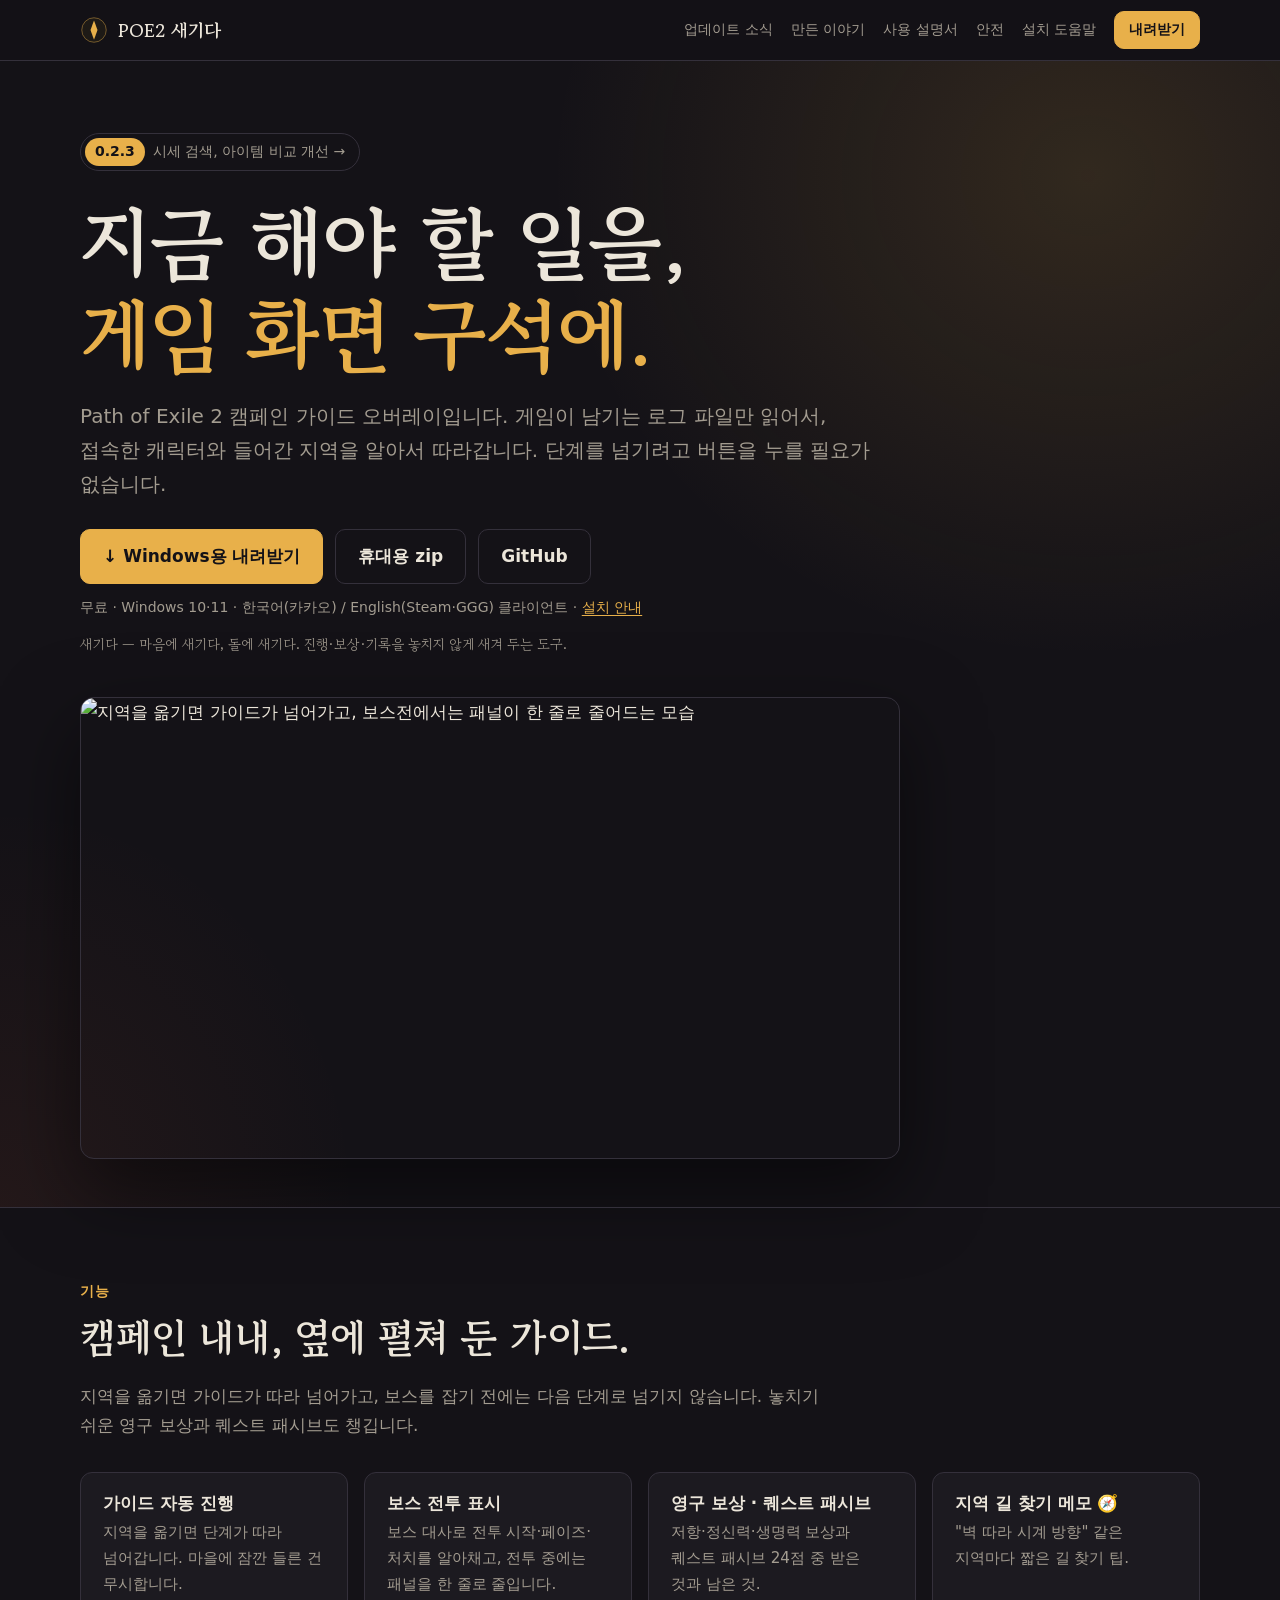
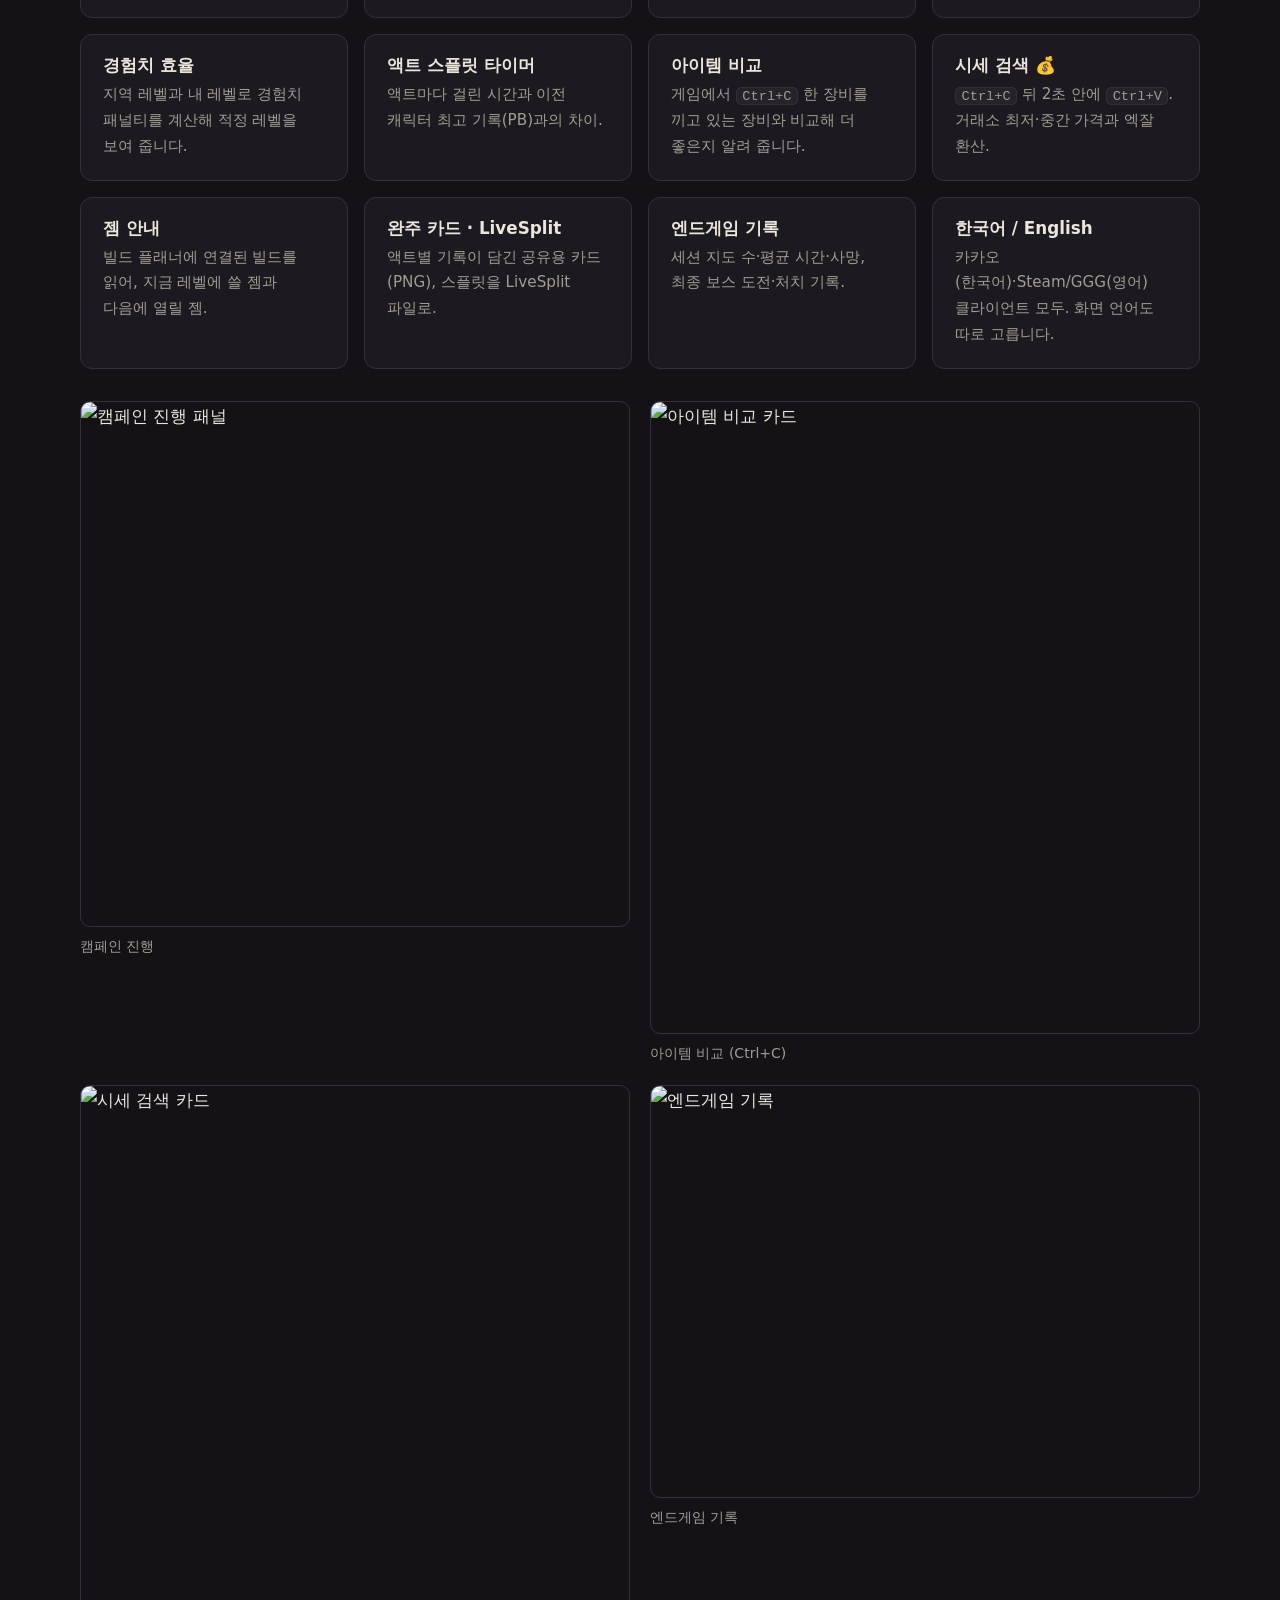
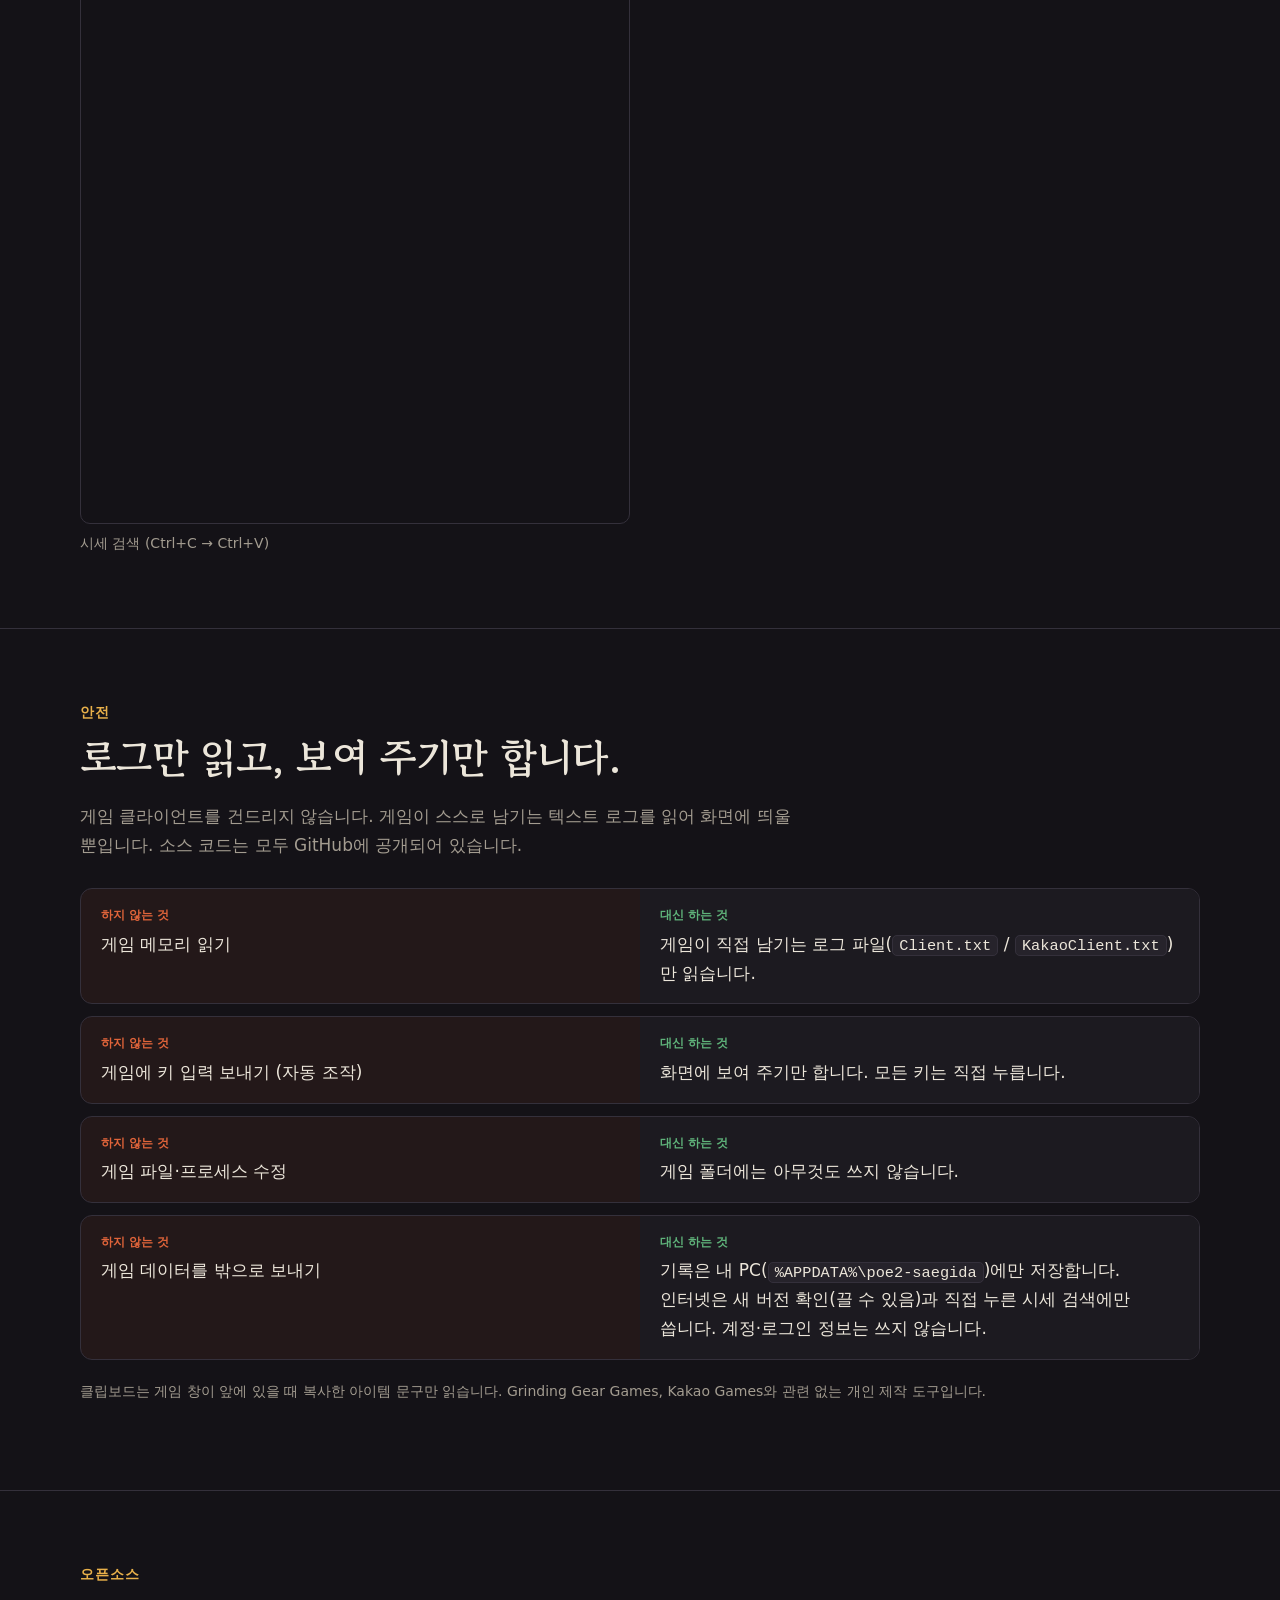
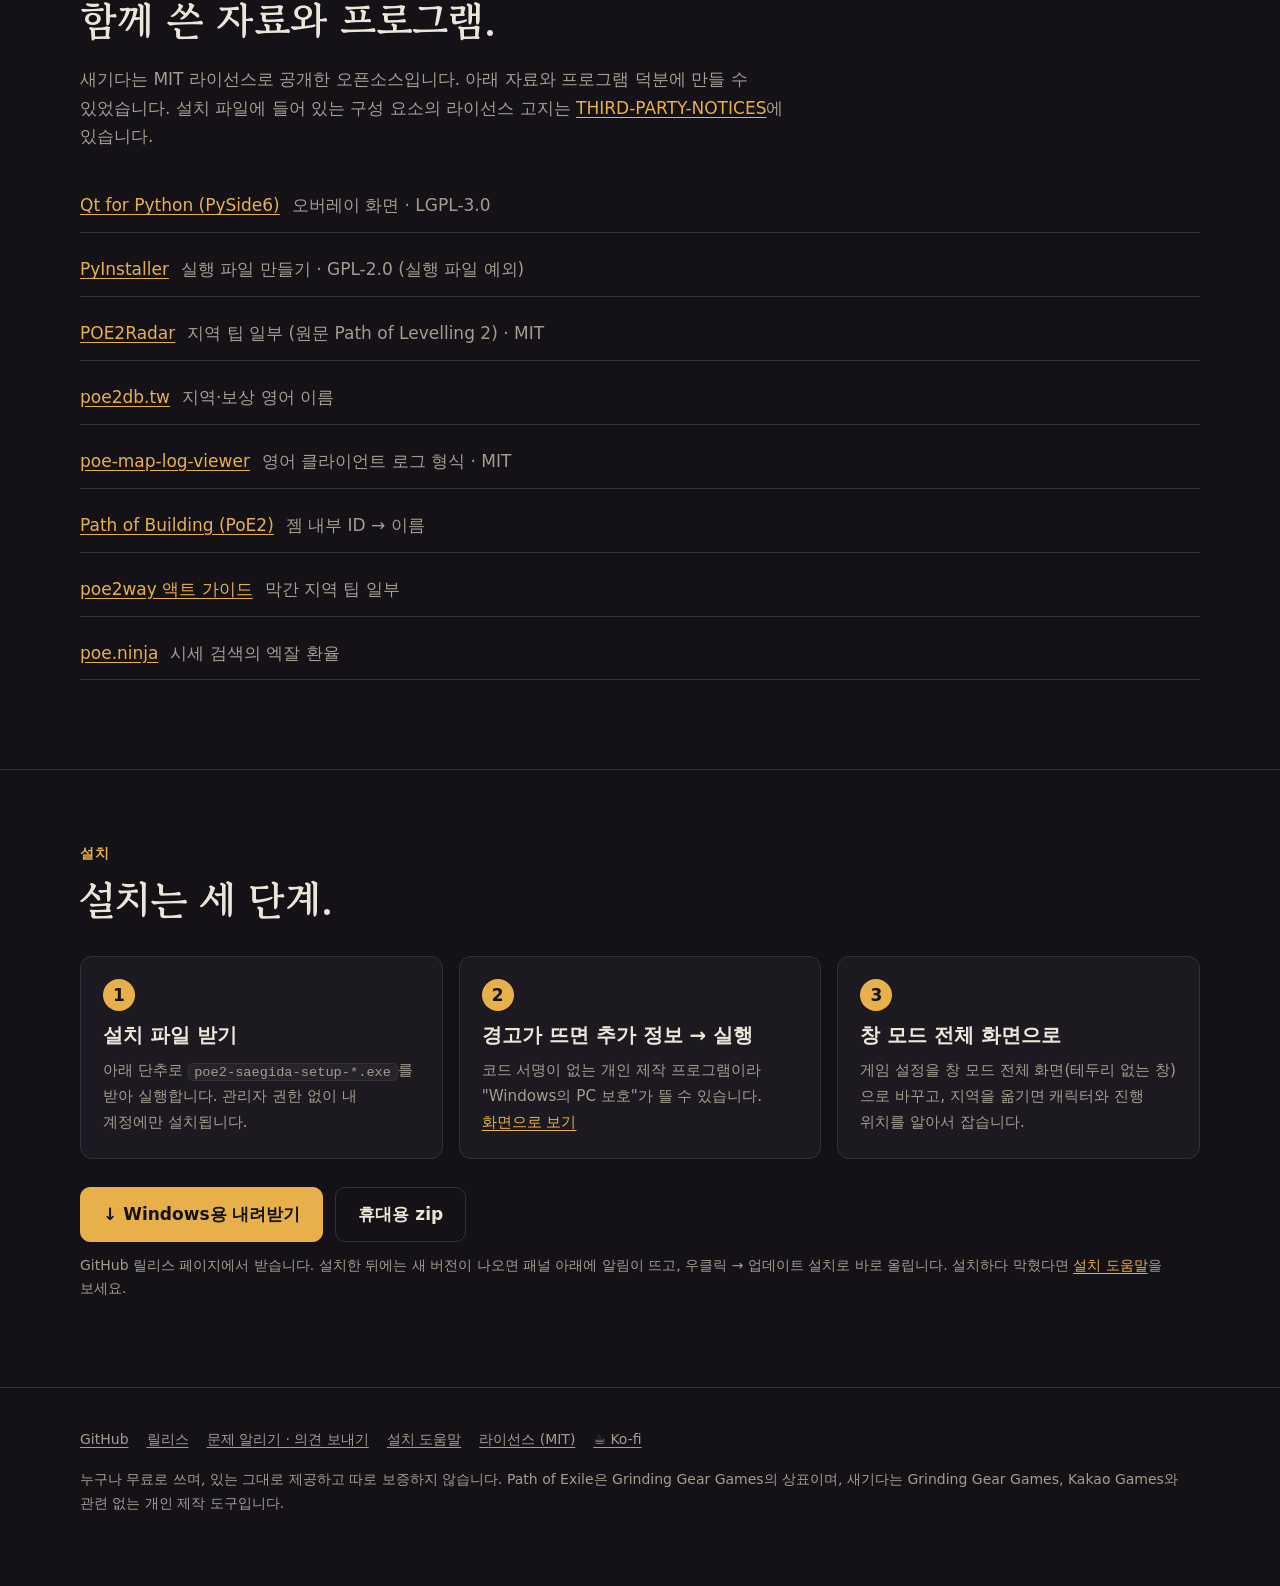
==== site/index.html @ b9e58791 "소개 사이트(site/) + GitHub Pages 배포, 서드파티 라이선스 고지 - site/: 메인 소개 · 업데이트 소식 · 만든 이야기(초안) · 설치 도움말 정적 페이지 " ====
<!doctype html>
<html lang="ko">
<head>
  <meta charset="UTF-8">
  <meta name="viewport" content="width=device-width, initial-scale=1">
  <title>POE2 새기다: 로그만 읽는 캠페인 가이드 오버레이</title>
  <meta name="description" content="Path of Exile 2 캠페인에서 지금 해야 할 일을 게임 화면 구석에 보여주는 무료 오버레이. 게임 로그 파일만 읽고, 게임 메모리는 읽지 않습니다.">
  <meta name="theme-color" content="#141217">
  <link rel="icon" href="favicon.svg" type="image/svg+xml">
  <meta property="og:type" content="website">
  <meta property="og:title" content="POE2 새기다: 로그만 읽는 캠페인 가이드 오버레이">
  <meta property="og:description" content="지역을 옮기면 가이드가 따라 넘어갑니다. 게임 메모리는 읽지 않습니다.">
  <meta property="og:image" content="images/panel_ko.png">
  <link rel="preconnect" href="https://fonts.googleapis.com">
  <link rel="preconnect" href="https://fonts.gstatic.com" crossorigin>
  <link href="https://fonts.googleapis.com/css2?family=Gowun+Batang:wght@400;700&display=swap" rel="stylesheet">
  <link rel="stylesheet" href="https://cdn.jsdelivr.net/gh/orioncactus/pretendard@v1.3.9/dist/web/variable/pretendardvariable-dynamic-subset.min.css">
  <link rel="stylesheet" href="style.css">
</head>
<body>
<a class="skip" href="#main">본문으로 건너뛰기</a>
<header class="top">
  <div class="wrap">
    <a class="brand" href="./"><img src="favicon.svg" alt="">POE2 새기다</a>
    <nav>
      <a href="updates.html">업데이트 소식</a>
      <a href="story.html">만든 이야기</a>
      <a href="https://github.com/ktu0216/poe2-saegida/blob/main/docs/MANUAL.md">사용 설명서</a>
      <a href="#safe">안전</a>
      <a href="install.html">설치 도움말</a>
      <a class="btn" href="#install">내려받기</a>
    </nav>
  </div>
</header>

<main id="main">
  <div class="hero">
    <div class="wrap">
      <a class="badge" href="updates.html"><b>0.2.3</b> 시세 검색, 아이템 비교 개선 →</a>
      <h1>지금 해야 할 일을,<br><em>게임 화면 구석에.</em></h1>
      <p class="lead">Path of Exile 2 캠페인 가이드 오버레이입니다. 게임이 남기는 로그 파일만 읽어서, 접속한 캐릭터와 들어간 지역을 알아서 따라갑니다. 단계를 넘기려고 버튼을 누를 필요가 없습니다.</p>
      <div class="btns">
        <a class="btn" href="https://github.com/ktu0216/poe2-saegida/releases/latest" data-asset="setup">↓ Windows용 내려받기</a>
        <a class="btn ghost" href="https://github.com/ktu0216/poe2-saegida/releases/latest" data-asset="portable">휴대용 zip</a>
        <a class="btn ghost" href="https://github.com/ktu0216/poe2-saegida">GitHub</a>
      </div>
      <p class="small muted">무료 · Windows 10·11 · 한국어(카카오) / English(Steam·GGG) 클라이언트 · <a href="install.html">설치 안내</a></p>
      <p class="meaning">새기다 — 마음에 새기다, 돌에 새기다. 진행·보상·기록을 놓치지 않게 새겨 두는 도구.</p>
      <div class="shot"><img src="images/intro_ko.gif" width="640" height="360" alt="지역을 옮기면 가이드가 넘어가고, 보스전에서는 패널이 한 줄로 줄어드는 모습"></div>
    </div>
  </div>

  <section id="features">
    <div class="wrap">
      <div class="kicker">기능</div>
      <h2>캠페인 내내, 옆에 펼쳐 둔 가이드.</h2>
      <p class="intro">지역을 옮기면 가이드가 따라 넘어가고, 보스를 잡기 전에는 다음 단계로 넘기지 않습니다. 놓치기 쉬운 영구 보상과 퀘스트 패시브도 챙깁니다.</p>
      <div class="grid">
        <div class="card"><h3>가이드 자동 진행</h3><p>지역을 옮기면 단계가 따라 넘어갑니다. 마을에 잠깐 들른 건 무시합니다.</p></div>
        <div class="card"><h3>보스 전투 표시</h3><p>보스 대사로 전투 시작·페이즈·처치를 알아채고, 전투 중에는 패널을 한 줄로 줄입니다.</p></div>
        <div class="card"><h3>영구 보상 · 퀘스트 패시브</h3><p>저항·정신력·생명력 보상과 퀘스트 패시브 24점 중 받은 것과 남은 것.</p></div>
        <div class="card"><h3>지역 길 찾기 메모 🧭</h3><p>"벽 따라 시계 방향" 같은 지역마다 짧은 길 찾기 팁.</p></div>
        <div class="card"><h3>경험치 효율</h3><p>지역 레벨과 내 레벨로 경험치 패널티를 계산해 적정 레벨을 보여 줍니다.</p></div>
        <div class="card"><h3>액트 스플릿 타이머</h3><p>액트마다 걸린 시간과 이전 캐릭터 최고 기록(PB)과의 차이.</p></div>
        <div class="card"><h3>아이템 비교</h3><p>게임에서 <kbd>Ctrl+C</kbd> 한 장비를 끼고 있는 장비와 비교해 더 좋은지 알려 줍니다.</p></div>
        <div class="card"><h3>시세 검색 💰</h3><p><kbd>Ctrl+C</kbd> 뒤 2초 안에 <kbd>Ctrl+V</kbd>. 거래소 최저·중간 가격과 엑잘 환산.</p></div>
        <div class="card"><h3>젬 안내</h3><p>빌드 플래너에 연결된 빌드를 읽어, 지금 레벨에 쓸 젬과 다음에 열릴 젬.</p></div>
        <div class="card"><h3>완주 카드 · LiveSplit</h3><p>액트별 기록이 담긴 공유용 카드(PNG), 스플릿을 LiveSplit 파일로.</p></div>
        <div class="card"><h3>엔드게임 기록</h3><p>세션 지도 수·평균 시간·사망, 최종 보스 도전·처치 기록.</p></div>
        <div class="card"><h3>한국어 / English</h3><p>카카오(한국어)·Steam/GGG(영어) 클라이언트 모두. 화면 언어도 따로 고릅니다.</p></div>
      </div>
      <div class="shots">
        <figure><img src="images/panel_ko.png" width="570" height="545" loading="lazy" alt="캠페인 진행 패널"><figcaption>캠페인 진행</figcaption></figure>
        <figure><img src="images/item_compare_ko.png" width="570" height="656" loading="lazy" alt="아이템 비교 카드"><figcaption>아이템 비교 (Ctrl+C)</figcaption></figure>
        <figure><img src="images/price_check_ko.png" width="570" height="1078" loading="lazy" alt="시세 검색 카드"><figcaption>시세 검색 (Ctrl+C → Ctrl+V)</figcaption></figure>
        <figure><img src="images/endgame_ko.png" width="570" height="427" loading="lazy" alt="엔드게임 기록"><figcaption>엔드게임 기록</figcaption></figure>
      </div>
    </div>
  </section>

  <section id="safe">
    <div class="wrap">
      <div class="kicker">안전</div>
      <h2>로그만 읽고, 보여 주기만 합니다.</h2>
      <p class="intro">게임 클라이언트를 건드리지 않습니다. 게임이 스스로 남기는 텍스트 로그를 읽어 화면에 띄울 뿐입니다. 소스 코드는 모두 GitHub에 공개되어 있습니다.</p>
      <div class="rules">
        <div class="rule"><div class="no">게임 메모리 읽기</div><div class="yes">게임이 직접 남기는 로그 파일(<code>Client.txt</code> / <code>KakaoClient.txt</code>)만 읽습니다.</div></div>
        <div class="rule"><div class="no">게임에 키 입력 보내기 (자동 조작)</div><div class="yes">화면에 보여 주기만 합니다. 모든 키는 직접 누릅니다.</div></div>
        <div class="rule"><div class="no">게임 파일·프로세스 수정</div><div class="yes">게임 폴더에는 아무것도 쓰지 않습니다.</div></div>
        <div class="rule"><div class="no">게임 데이터를 밖으로 보내기</div><div class="yes">기록은 내 PC(<code>%APPDATA%\poe2-saegida</code>)에만 저장합니다. 인터넷은 새 버전 확인(끌 수 있음)과 직접 누른 시세 검색에만 씁니다. 계정·로그인 정보는 쓰지 않습니다.</div></div>
      </div>
      <p class="small muted" style="margin-top:20px">클립보드는 게임 창이 앞에 있을 때 복사한 아이템 문구만 읽습니다. Grinding Gear Games, Kakao Games와 관련 없는 개인 제작 도구입니다.</p>
    </div>
  </section>

  <section id="credits">
    <div class="wrap">
      <div class="kicker">오픈소스</div>
      <h2>함께 쓴 자료와 프로그램.</h2>
      <p class="intro">새기다는 MIT 라이선스로 공개한 오픈소스입니다. 아래 자료와 프로그램 덕분에 만들 수 있었습니다. 설치 파일에 들어 있는 구성 요소의 라이선스 고지는 <a href="https://github.com/ktu0216/poe2-saegida/blob/main/THIRD-PARTY-NOTICES.md">THIRD-PARTY-NOTICES</a>에 있습니다.</p>
      <ul class="credits">
        <li><a href="https://www.qt.io/qt-for-python">Qt for Python (PySide6)</a><span>오버레이 화면 · LGPL-3.0</span></li>
        <li><a href="https://pyinstaller.org">PyInstaller</a><span>실행 파일 만들기 · GPL-2.0 (실행 파일 예외)</span></li>
        <li><a href="https://github.com/Sikaka/POE2Radar">POE2Radar</a><span>지역 팁 일부 (원문 Path of Levelling 2) · MIT</span></li>
        <li><a href="https://poe2db.tw">poe2db.tw</a><span>지역·보상 영어 이름</span></li>
        <li><a href="https://github.com/bear421/poe-map-log-viewer">poe-map-log-viewer</a><span>영어 클라이언트 로그 형식 · MIT</span></li>
        <li><a href="https://github.com/PathOfBuildingCommunity/PathOfBuilding-PoE2">Path of Building (PoE2)</a><span>젬 내부 ID → 이름</span></li>
        <li><a href="https://www.poe2way.com/act-guide/ko">poe2way 액트 가이드</a><span>막간 지역 팁 일부</span></li>
        <li><a href="https://poe.ninja">poe.ninja</a><span>시세 검색의 엑잘 환율</span></li>
      </ul>
    </div>
  </section>

  <section id="install">
    <div class="wrap">
      <div class="kicker">설치</div>
      <h2>설치는 세 단계.</h2>
      <ol class="steps">
        <li><h3>설치 파일 받기</h3><p>아래 단추로 <code>poe2-saegida-setup-*.exe</code>를 받아 실행합니다. 관리자 권한 없이 내 계정에만 설치됩니다.</p></li>
        <li><h3>경고가 뜨면 추가 정보 → 실행</h3><p>코드 서명이 없는 개인 제작 프로그램이라 "Windows의 PC 보호"가 뜰 수 있습니다. <a href="install.html#smartscreen">화면으로 보기</a></p></li>
        <li><h3>창 모드 전체 화면으로</h3><p>게임 설정을 창 모드 전체 화면(테두리 없는 창)으로 바꾸고, 지역을 옮기면 캐릭터와 진행 위치를 알아서 잡습니다.</p></li>
      </ol>
      <div class="btns">
        <a class="btn" href="https://github.com/ktu0216/poe2-saegida/releases/latest" data-asset="setup">↓ Windows용 내려받기</a>
        <a class="btn ghost" href="https://github.com/ktu0216/poe2-saegida/releases/latest" data-asset="portable">휴대용 zip</a>
      </div>
      <p class="small muted">GitHub 릴리스 페이지에서 받습니다. 설치한 뒤에는 새 버전이 나오면 패널 아래에 알림이 뜨고, 우클릭 → 업데이트 설치로 바로 올립니다. 설치하다 막혔다면 <a href="install.html">설치 도움말</a>을 보세요.</p>
    </div>
  </section>
</main>

<footer>
  <div class="wrap">
    <nav>
      <a href="https://github.com/ktu0216/poe2-saegida">GitHub</a>
      <a href="https://github.com/ktu0216/poe2-saegida/releases">릴리스</a>
      <a href="https://github.com/ktu0216/poe2-saegida/issues/new/choose">문제 알리기 · 의견 보내기</a>
      <a href="install.html">설치 도움말</a>
      <a href="https://github.com/ktu0216/poe2-saegida/blob/main/LICENSE">라이선스 (MIT)</a>
      <a href="https://ko-fi.com/saegida">☕ Ko-fi</a>
    </nav>
    <p>누구나 무료로 쓰며, 있는 그대로 제공하고 따로 보증하지 않습니다. Path of Exile은 Grinding Gear Games의 상표이며, 새기다는 Grinding Gear Games, Kakao Games와 관련 없는 개인 제작 도구입니다.</p>
  </div>
</footer>
<script src="latest.js"></script>
</body>
</html>
---- site/style.css ----
/* POE2 새기다 소개 사이트 — 어두운 돌 바탕 + 금색 새김 */
:root {
  --stone: #141217;
  --stone-2: #1c1a20;
  --stone-3: #26232b;
  --line: #34303b;
  --ink: #ece6da;
  --muted: #a39c90;
  --gold: #e8b04a;
  --gold-deep: #b5862f;
  --ember: #e0643a;
  --ok: #5fb37a;
  --font: "Pretendard Variable", Pretendard, system-ui, "Malgun Gothic", sans-serif;
  --serif: "Gowun Batang", "Noto Serif KR", serif;
  --wrap: min(1120px, calc(100vw - 32px));
  --t-sm: .875rem;
  --t-base: 1.0625rem;
  --t-md: 1.25rem;
  --t-lg: clamp(1.6rem, 1.1rem + 2vw, 2.5rem);
  --t-xl: clamp(2.4rem, 1.2rem + 5vw, 5rem);
}

*, *::before, *::after { box-sizing: border-box; }
html { scroll-behavior: smooth; -webkit-text-size-adjust: 100%; }
body {
  margin: 0;
  background: var(--stone);
  color: var(--ink);
  font: 400 var(--t-base)/1.7 var(--font);
  word-break: keep-all;
  overflow-wrap: anywhere;
}
img { max-width: 100%; height: auto; display: block; }
a { color: var(--gold); text-underline-offset: 3px; }
a:hover { color: #f5cf86; }
code, kbd {
  font: .9em ui-monospace, Consolas, monospace;
  background: var(--stone-3);
  border: 1px solid var(--line);
  border-radius: 5px;
  padding: .05em .4em;
}
kbd { white-space: nowrap; }
h1, h2, h3 { line-height: 1.25; margin: 0 0 .5em; }
h2 { font: 700 var(--t-lg)/1.25 var(--serif); }
h3 { font-size: var(--t-md); }
p { margin: 0 0 1em; }
.wrap { width: var(--wrap); margin-inline: auto; }
.muted { color: var(--muted); }
.small { font-size: var(--t-sm); }

.skip { position: absolute; left: -999px; }
.skip:focus { left: 16px; top: 16px; z-index: 10; background: var(--gold); color: var(--stone); padding: 8px 12px; }

/* 머리글 */
.top {
  position: sticky; top: 0; z-index: 5;
  background: color-mix(in srgb, var(--stone) 88%, transparent);
  backdrop-filter: blur(8px);
  border-bottom: 1px solid var(--line);
}
.top .wrap { display: flex; align-items: center; gap: 16px; min-height: 60px; flex-wrap: wrap; }
.brand { display: flex; align-items: center; gap: 10px; color: var(--ink); text-decoration: none; font: 700 1.15rem var(--serif); }
.brand img { width: 28px; height: 28px; }
.top nav { margin-left: auto; display: flex; gap: 4px 18px; flex-wrap: wrap; align-items: center; font-size: var(--t-sm); }
.top nav a { color: var(--muted); text-decoration: none; }
.top nav a:hover, .top nav a[aria-current] { color: var(--ink); }
.top nav .btn { padding: 6px 14px; color: var(--stone); }

/* 단추 */
.btn {
  display: inline-flex; align-items: center; gap: 8px;
  padding: 12px 22px; border-radius: 10px;
  font-weight: 700; text-decoration: none;
  background: var(--gold); color: var(--stone);
  border: 1px solid var(--gold);
}
.btn:hover { background: #f2c46e; color: var(--stone); }
.btn.ghost { background: transparent; color: var(--ink); border-color: var(--line); }
.btn.ghost:hover { border-color: var(--gold); color: var(--gold); }
.btns { display: flex; flex-wrap: wrap; gap: 12px; margin: 28px 0 12px; }

/* 히어로 */
.hero {
  padding: 72px 0 48px;
  background:
    radial-gradient(60% 60% at 85% 10%, rgba(232, 176, 74, .14), transparent 70%),
    radial-gradient(40% 50% at 0% 100%, rgba(224, 100, 58, .08), transparent 70%);
}
.badge {
  display: inline-flex; align-items: center; gap: 8px;
  border: 1px solid var(--line); border-radius: 999px;
  padding: 4px 14px 4px 4px; font-size: var(--t-sm);
  color: var(--muted); text-decoration: none;
}
.badge b { background: var(--gold); color: var(--stone); border-radius: 999px; padding: 2px 10px; }
.hero h1 { font: 700 var(--t-xl)/1.15 var(--serif); margin: 24px 0 20px; letter-spacing: -.01em; }
.hero h1 em { font-style: normal; color: var(--gold); }
.hero .lead { font-size: var(--t-md); color: var(--muted); max-width: 40em; }
.meaning { font-family: var(--serif); color: var(--muted); font-size: var(--t-sm); }
.shot {
  margin-top: 40px;
  border: 1px solid var(--line); border-radius: 14px; overflow: hidden;
  box-shadow: 0 30px 80px rgba(0, 0, 0, .5);
  max-width: 820px;
}
.shot img { width: 100%; }

/* 섹션 */
section { padding: 72px 0; border-top: 1px solid var(--line); }
.kicker { color: var(--gold); font-size: var(--t-sm); font-weight: 700; letter-spacing: .08em; margin-bottom: 8px; }
.intro { max-width: 44em; color: var(--muted); }

.grid { display: grid; gap: 16px; grid-template-columns: repeat(auto-fill, minmax(240px, 1fr)); margin-top: 32px; }
.card {
  background: var(--stone-2); border: 1px solid var(--line); border-radius: 12px;
  padding: 20px 22px;
}
.card h3 { font-size: 1.05rem; margin-bottom: .35em; }
.card p { color: var(--muted); font-size: .95rem; margin: 0; }

.shots { display: grid; gap: 20px; grid-template-columns: repeat(auto-fit, minmax(min(100%, 420px), 1fr)); margin-top: 32px; align-items: start; }
.shots figure { margin: 0; }
.shots img { border-radius: 10px; border: 1px solid var(--line); }
.shots figcaption { color: var(--muted); font-size: var(--t-sm); margin-top: 8px; }

/* 안전 원칙 */
.rules { display: grid; gap: 12px; margin-top: 28px; }
.rule { display: grid; grid-template-columns: 1fr 1fr; gap: 0; border: 1px solid var(--line); border-radius: 12px; overflow: hidden; }
.rule > div { padding: 16px 20px; }
.rule .no { background: rgba(224, 100, 58, .07); }
.rule .no::before { content: "하지 않는 것"; display: block; font-size: .75rem; color: var(--ember); font-weight: 700; margin-bottom: 4px; }
.rule .yes { background: var(--stone-2); }
.rule .yes::before { content: "대신 하는 것"; display: block; font-size: .75rem; color: var(--ok); font-weight: 700; margin-bottom: 4px; }
@media (max-width: 640px) { .rule { grid-template-columns: 1fr; } }

/* 설치 단계 */
.steps { counter-reset: step; display: grid; gap: 16px; grid-template-columns: repeat(auto-fit, minmax(240px, 1fr)); margin-top: 32px; padding: 0; list-style: none; }
.steps li { counter-increment: step; background: var(--stone-2); border: 1px solid var(--line); border-radius: 12px; padding: 22px; }
.steps li::before {
  content: counter(step);
  display: inline-grid; place-items: center; width: 32px; height: 32px; border-radius: 50%;
  background: var(--gold); color: var(--stone); font-weight: 700; margin-bottom: 12px;
}
.steps p { color: var(--muted); margin: 0; font-size: .95rem; }

/* 크레딧 목록 */
.credits { display: grid; gap: 10px; margin-top: 28px; padding: 0; list-style: none; }
.credits li { display: flex; flex-wrap: wrap; gap: 4px 12px; padding: 12px 0; border-bottom: 1px solid var(--line); }
.credits li span { color: var(--muted); }

/* 글 페이지 (업데이트 소식, 만든 이야기, 설치 도움말) */
.page { padding: 56px 0 80px; }
.page .wrap { max-width: 760px; }
.page h1 { font: 700 var(--t-lg)/1.25 var(--serif); margin-bottom: 12px; }
.page h2 { margin-top: 2em; }
.page article { border-top: 1px solid var(--line); padding-top: 40px; margin-top: 40px; }
.ver { display: flex; gap: 12px; align-items: baseline; color: var(--muted); font-size: var(--t-sm); margin-bottom: 8px; }
.ver b { color: var(--gold); font-size: 1rem; }
.page ul { padding-left: 1.2em; }
.page li { margin-bottom: .4em; }
.note {
  border-left: 3px solid var(--gold); background: var(--stone-2);
  padding: 14px 18px; border-radius: 0 10px 10px 0; color: var(--muted); margin: 1.5em 0;
}
.todo { border-left-color: var(--ember); }
.page .toc { display: grid; gap: 10px; grid-template-columns: repeat(auto-fit, minmax(200px, 1fr)); margin: 28px 0 0; padding: 0; list-style: none; }
.toc a { display: block; padding: 14px 16px; border: 1px solid var(--line); border-radius: 10px; text-decoration: none; color: var(--ink); background: var(--stone-2); }
.toc a:hover { border-color: var(--gold); }
.toc small { display: block; color: var(--muted); }

/* SmartScreen 다시 그린 화면 */
.mock {
  background: #1f6fbf; color: #fff; border-radius: 6px; padding: 20px 22px;
  font-family: "Segoe UI", "Malgun Gothic", sans-serif; max-width: 460px; margin: 1.5em 0;
}
.mock .t { font-size: 1.35rem; margin-bottom: 10px; }
.mock p { font-size: .9rem; margin-bottom: 10px; }
.mock .hl { outline: 2px dashed #ffd36a; outline-offset: 3px; text-decoration: underline; }
.mock .row { display: flex; justify-content: flex-end; gap: 8px; margin-top: 16px; }
.mock .row span { border: 1px solid #fff; padding: 4px 16px; font-size: .85rem; }

/* 바닥글 */
footer { border-top: 1px solid var(--line); padding: 40px 0 56px; color: var(--muted); font-size: var(--t-sm); }
footer nav { display: flex; flex-wrap: wrap; gap: 8px 18px; margin-bottom: 16px; }
footer nav a { color: var(--muted); }
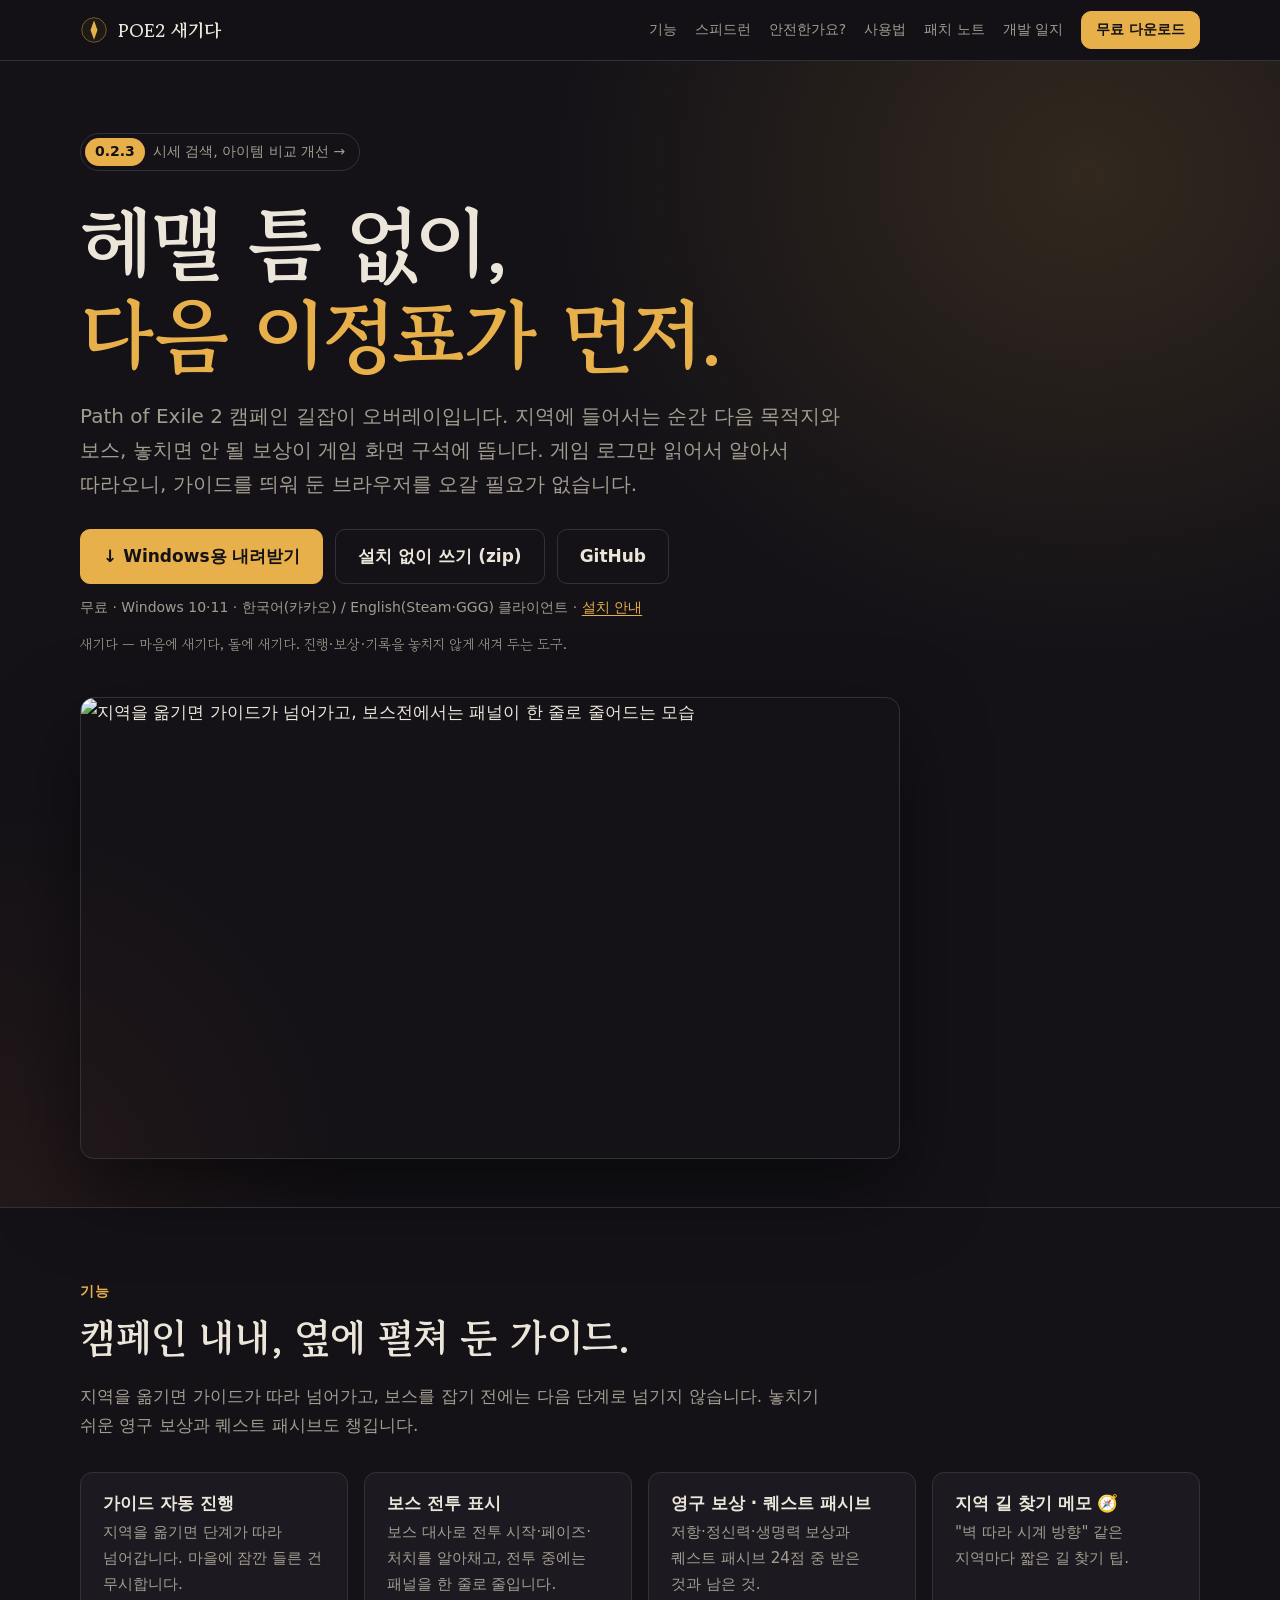
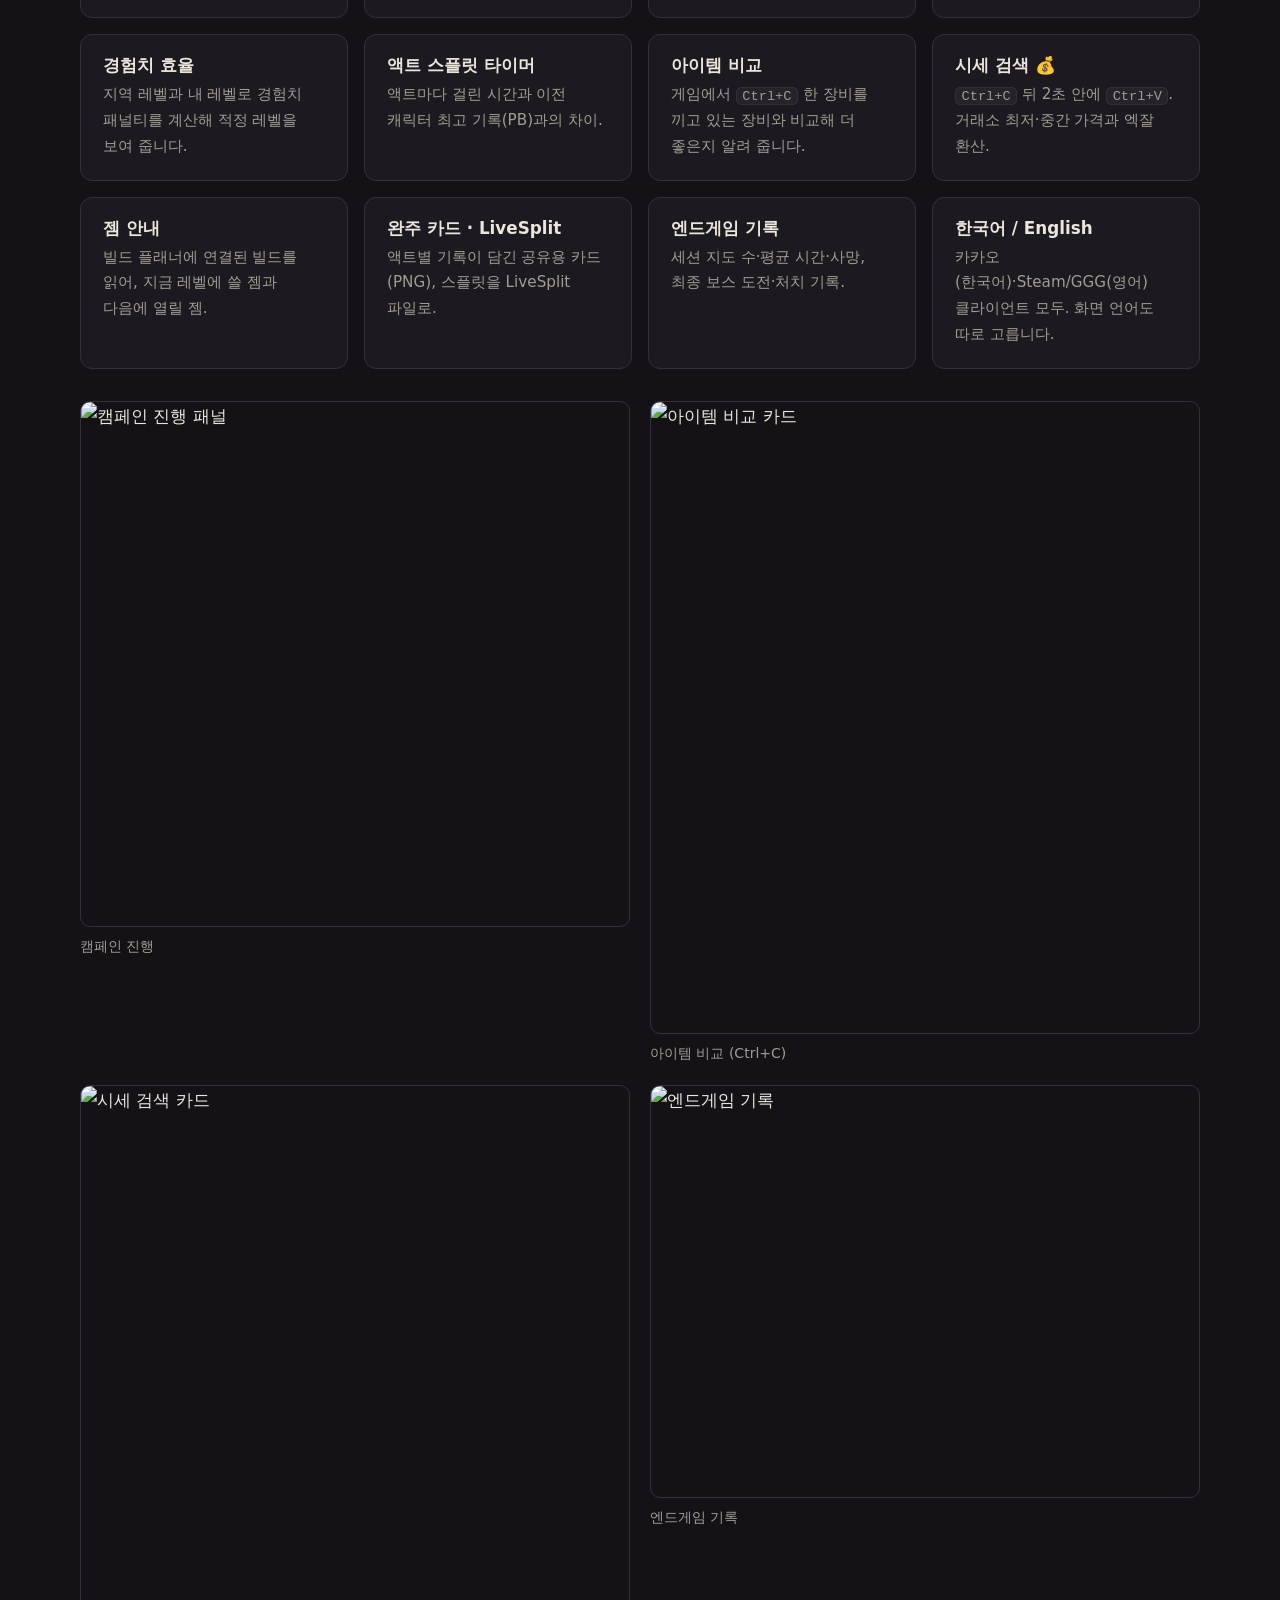
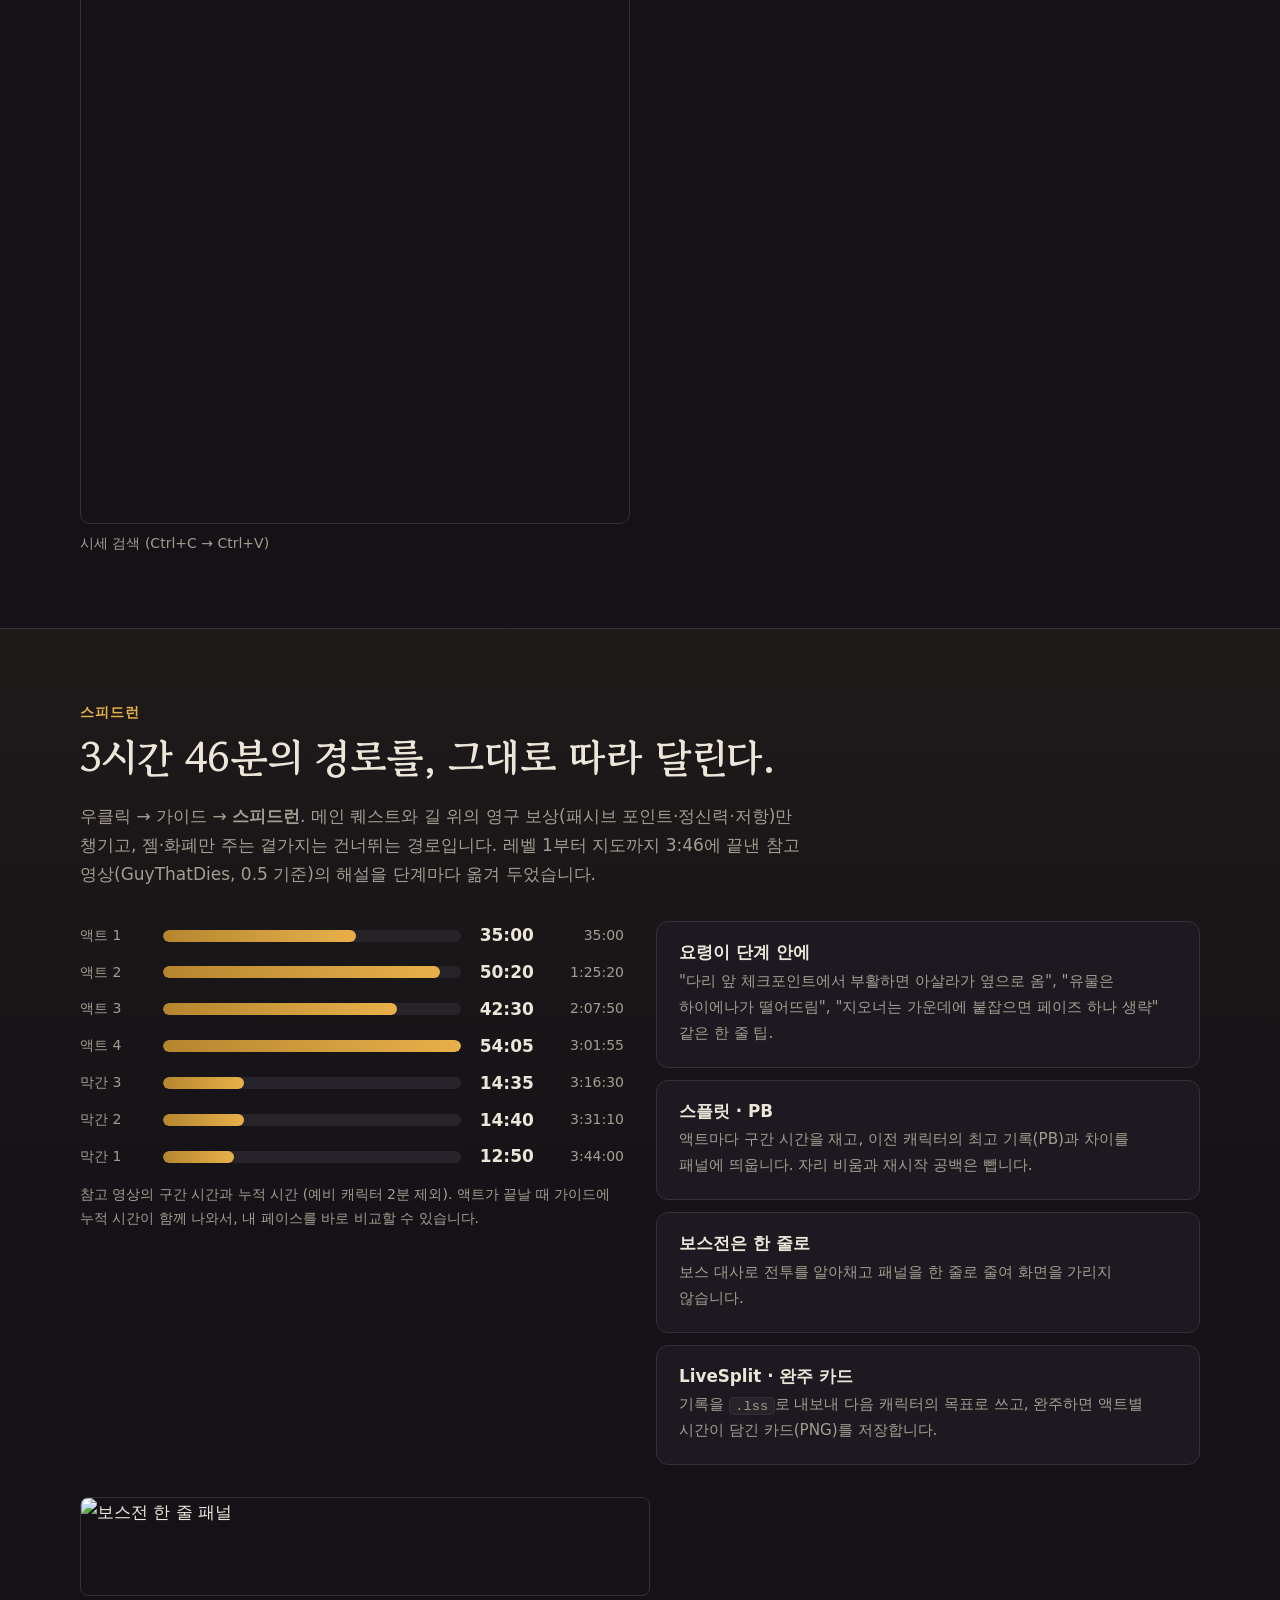
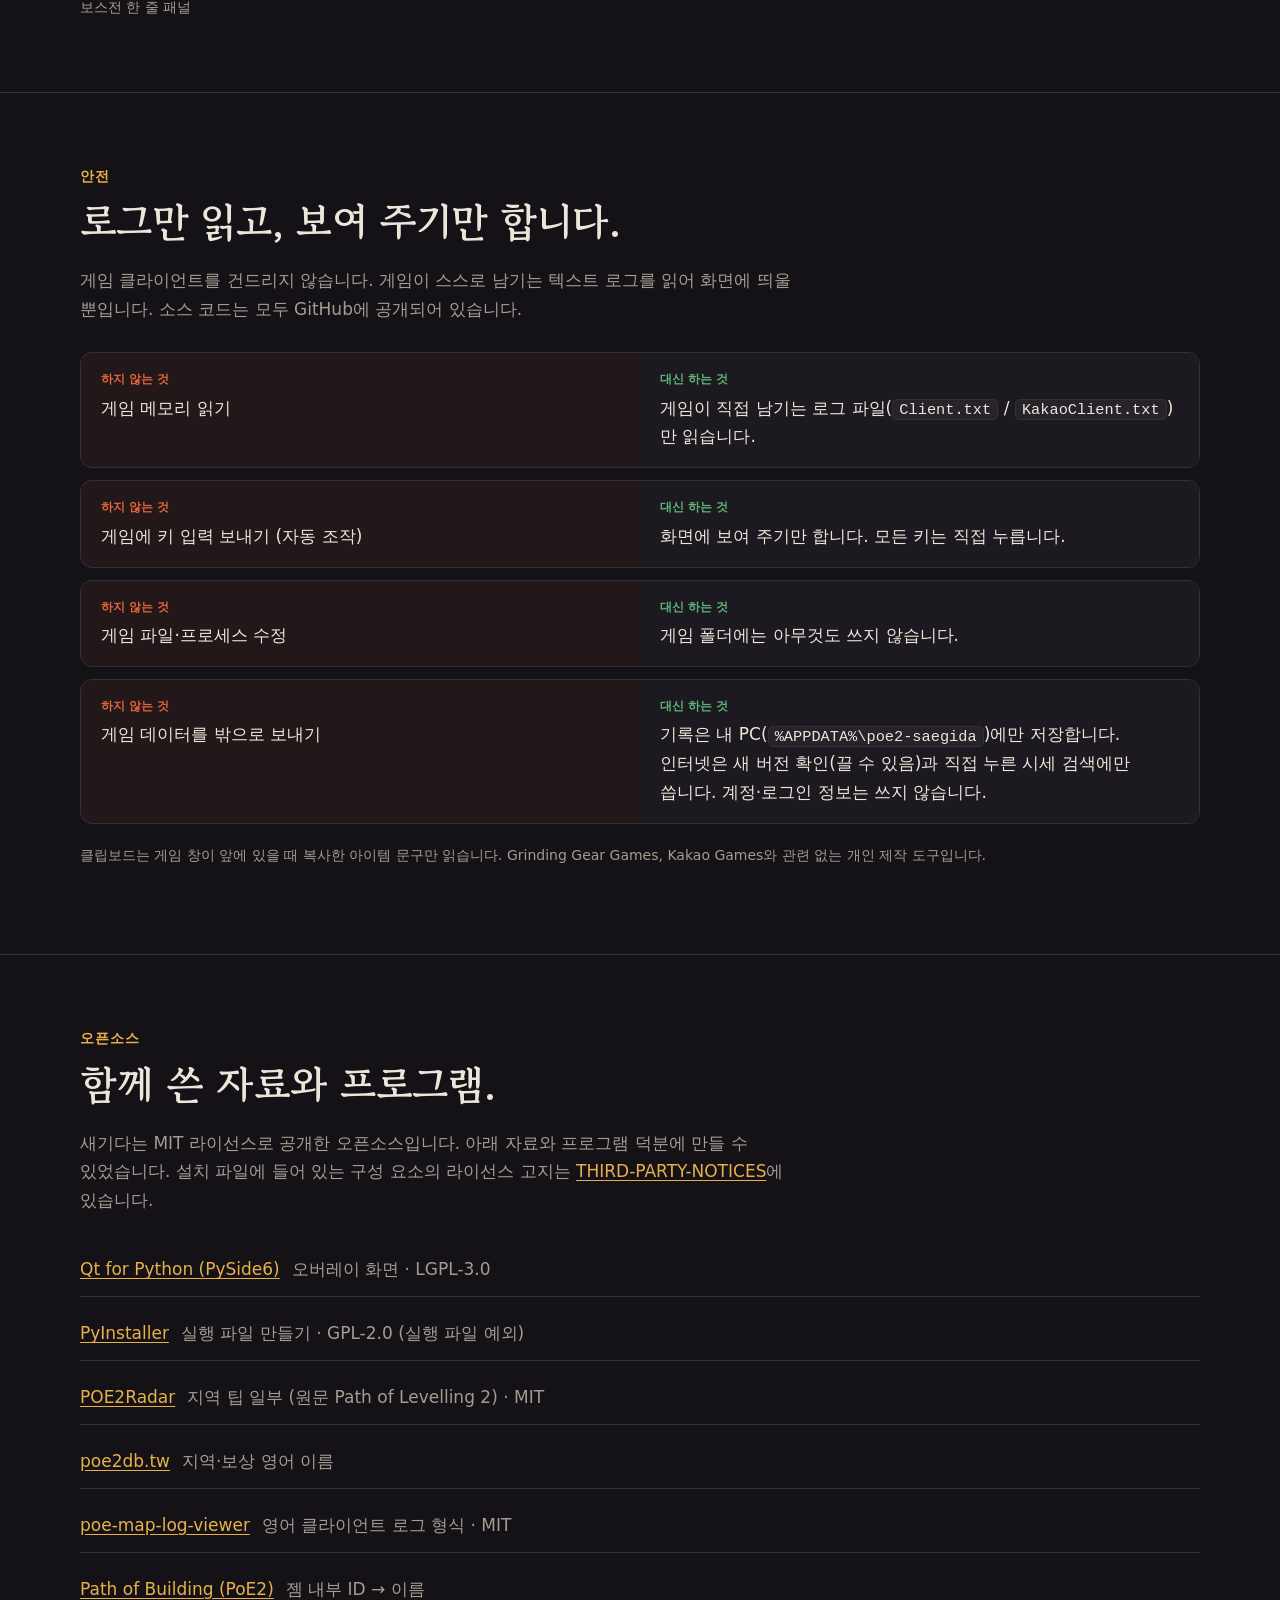
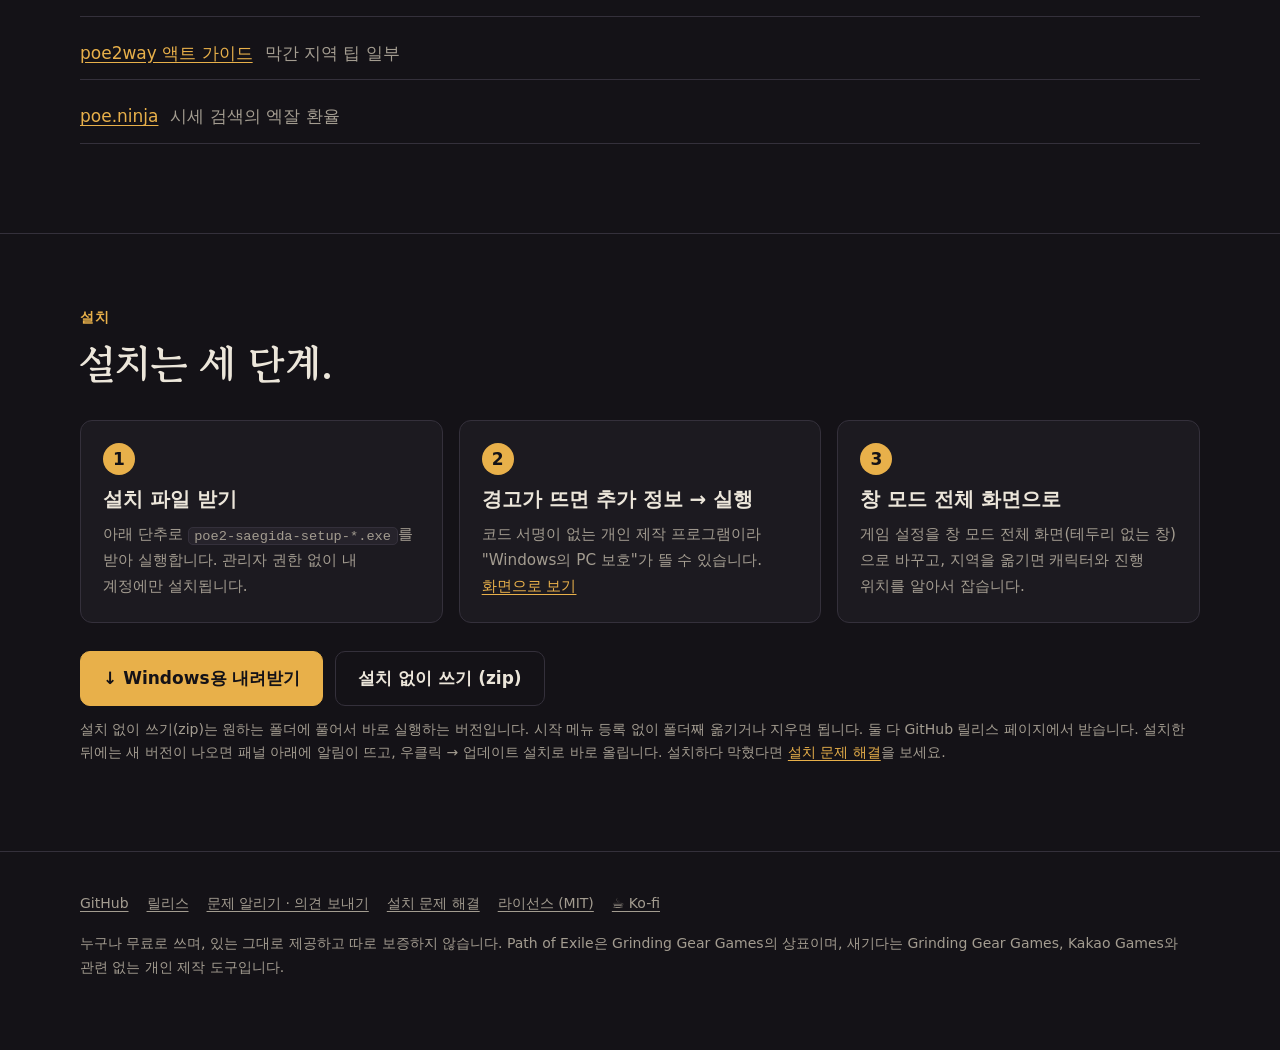
==== commit 23f736ad: "소개 사이트: 히어로·메뉴 문구를 새기다에 맞게, 스피드런 섹션 추가 - 히어로: "헤맬 틈 없이, 다음 이정표가 먼저." 길잡이 오버레이로 소개 - "휴대용 zip" → "설치 " ====
--- a/site/index.html
+++ b/site/index.html
@@ -3,13 +3,13 @@
 <head>
   <meta charset="UTF-8">
   <meta name="viewport" content="width=device-width, initial-scale=1">
-  <title>POE2 새기다: 로그만 읽는 캠페인 가이드 오버레이</title>
+  <title>POE2 새기다: 캠페인 길잡이 오버레이</title>
   <meta name="description" content="Path of Exile 2 캠페인에서 지금 해야 할 일을 게임 화면 구석에 보여주는 무료 오버레이. 게임 로그 파일만 읽고, 게임 메모리는 읽지 않습니다.">
   <meta name="theme-color" content="#141217">
   <link rel="icon" href="favicon.svg" type="image/svg+xml">
   <meta property="og:type" content="website">
-  <meta property="og:title" content="POE2 새기다: 로그만 읽는 캠페인 가이드 오버레이">
-  <meta property="og:description" content="지역을 옮기면 가이드가 따라 넘어갑니다. 게임 메모리는 읽지 않습니다.">
+  <meta property="og:title" content="POE2 새기다: 캠페인 길잡이 오버레이">
+  <meta property="og:description" content="지역에 들어서는 순간 다음 이정표가 뜹니다. 게임 로그만 읽고, 게임 메모리는 읽지 않습니다.">
   <meta property="og:image" content="images/panel_ko.png">
   <link rel="preconnect" href="https://fonts.googleapis.com">
   <link rel="preconnect" href="https://fonts.gstatic.com" crossorigin>
@@ -23,12 +23,13 @@
   <div class="wrap">
     <a class="brand" href="./"><img src="favicon.svg" alt="">POE2 새기다</a>
     <nav>
-      <a href="updates.html">업데이트 소식</a>
-      <a href="story.html">만든 이야기</a>
-      <a href="https://github.com/ktu0216/poe2-saegida/blob/main/docs/MANUAL.md">사용 설명서</a>
-      <a href="#safe">안전</a>
-      <a href="install.html">설치 도움말</a>
-      <a class="btn" href="#install">내려받기</a>
+      <a href="#features">기능</a>
+      <a href="#speedrun">스피드런</a>
+      <a href="#safe">안전한가요?</a>
+      <a href="https://github.com/ktu0216/poe2-saegida/blob/main/docs/MANUAL.md">사용법</a>
+      <a href="updates.html">패치 노트</a>
+      <a href="story.html">개발 일지</a>
+      <a class="btn" href="#install">무료 다운로드</a>
     </nav>
   </div>
 </header>
@@ -37,11 +38,11 @@
   <div class="hero">
     <div class="wrap">
       <a class="badge" href="updates.html"><b>0.2.3</b> 시세 검색, 아이템 비교 개선 →</a>
-      <h1>지금 해야 할 일을,<br><em>게임 화면 구석에.</em></h1>
-      <p class="lead">Path of Exile 2 캠페인 가이드 오버레이입니다. 게임이 남기는 로그 파일만 읽어서, 접속한 캐릭터와 들어간 지역을 알아서 따라갑니다. 단계를 넘기려고 버튼을 누를 필요가 없습니다.</p>
+      <h1>헤맬 틈 없이,<br><em>다음 이정표가 먼저.</em></h1>
+      <p class="lead">Path of Exile 2 캠페인 길잡이 오버레이입니다. 지역에 들어서는 순간 다음 목적지와 보스, 놓치면 안 될 보상이 게임 화면 구석에 뜹니다. 게임 로그만 읽어서 알아서 따라오니, 가이드를 띄워 둔 브라우저를 오갈 필요가 없습니다.</p>
       <div class="btns">
         <a class="btn" href="https://github.com/ktu0216/poe2-saegida/releases/latest" data-asset="setup">↓ Windows용 내려받기</a>
-        <a class="btn ghost" href="https://github.com/ktu0216/poe2-saegida/releases/latest" data-asset="portable">휴대용 zip</a>
+        <a class="btn ghost" href="https://github.com/ktu0216/poe2-saegida/releases/latest" data-asset="portable">설치 없이 쓰기 (zip)</a>
         <a class="btn ghost" href="https://github.com/ktu0216/poe2-saegida">GitHub</a>
       </div>
       <p class="small muted">무료 · Windows 10·11 · 한국어(카카오) / English(Steam·GGG) 클라이언트 · <a href="install.html">설치 안내</a></p>
@@ -75,6 +76,35 @@
         <figure><img src="images/price_check_ko.png" width="570" height="1078" loading="lazy" alt="시세 검색 카드"><figcaption>시세 검색 (Ctrl+C → Ctrl+V)</figcaption></figure>
         <figure><img src="images/endgame_ko.png" width="570" height="427" loading="lazy" alt="엔드게임 기록"><figcaption>엔드게임 기록</figcaption></figure>
       </div>
+    </div>
+  </section>
+
+  <section id="speedrun" class="speedrun">
+    <div class="wrap">
+      <div class="kicker">스피드런</div>
+      <h2>3시간 46분의 경로를, 그대로 따라 달린다.</h2>
+      <p class="intro">우클릭 → 가이드 → <b>스피드런</b>. 메인 퀘스트와 길 위의 영구 보상(패시브 포인트·정신력·저항)만 챙기고, 젬·화폐만 주는 곁가지는 건너뛰는 경로입니다. 레벨 1부터 지도까지 3:46에 끝낸 참고 영상(GuyThatDies, 0.5 기준)의 해설을 단계마다 옮겨 두었습니다.</p>
+      <div class="sp-grid">
+        <div>
+          <ol class="splits" aria-label="참고 영상의 액트별 구간 시간">
+          <li><span class="sp-name">액트 1</span><span class="sp-bar"><i style="width:64.7%"></i></span><span class="sp-time">35:00</span><span class="sp-cum">35:00</span></li>
+          <li><span class="sp-name">액트 2</span><span class="sp-bar"><i style="width:93.1%"></i></span><span class="sp-time">50:20</span><span class="sp-cum">1:25:20</span></li>
+          <li><span class="sp-name">액트 3</span><span class="sp-bar"><i style="width:78.6%"></i></span><span class="sp-time">42:30</span><span class="sp-cum">2:07:50</span></li>
+          <li><span class="sp-name">액트 4</span><span class="sp-bar"><i style="width:100.0%"></i></span><span class="sp-time">54:05</span><span class="sp-cum">3:01:55</span></li>
+          <li><span class="sp-name">막간 3</span><span class="sp-bar"><i style="width:27.0%"></i></span><span class="sp-time">14:35</span><span class="sp-cum">3:16:30</span></li>
+          <li><span class="sp-name">막간 2</span><span class="sp-bar"><i style="width:27.1%"></i></span><span class="sp-time">14:40</span><span class="sp-cum">3:31:10</span></li>
+          <li><span class="sp-name">막간 1</span><span class="sp-bar"><i style="width:23.7%"></i></span><span class="sp-time">12:50</span><span class="sp-cum">3:44:00</span></li>
+          </ol>
+          <p class="small muted">참고 영상의 구간 시간과 누적 시간 (예비 캐릭터 2분 제외). 액트가 끝날 때 가이드에 누적 시간이 함께 나와서, 내 페이스를 바로 비교할 수 있습니다.</p>
+        </div>
+        <div class="sp-cards">
+          <div class="card"><h3>요령이 단계 안에</h3><p>"다리 앞 체크포인트에서 부활하면 아살라가 옆으로 옴", "유물은 하이에나가 떨어뜨림", "지오너는 가운데에 붙잡으면 페이즈 하나 생략" 같은 한 줄 팁.</p></div>
+          <div class="card"><h3>스플릿 · PB</h3><p>액트마다 구간 시간을 재고, 이전 캐릭터의 최고 기록(PB)과 차이를 패널에 띄웁니다. 자리 비움과 재시작 공백은 뺍니다.</p></div>
+          <div class="card"><h3>보스전은 한 줄로</h3><p>보스 대사로 전투를 알아채고 패널을 한 줄로 줄여 화면을 가리지 않습니다.</p></div>
+          <div class="card"><h3>LiveSplit · 완주 카드</h3><p>기록을 <code>.lss</code>로 내보내 다음 캐릭터의 목표로 쓰고, 완주하면 액트별 시간이 담긴 카드(PNG)를 저장합니다.</p></div>
+        </div>
+      </div>
+      <figure class="sp-shot"><img src="images/boss_compact_ko.png" width="570" height="97" loading="lazy" alt="보스전 한 줄 패널"><figcaption class="small muted">보스전 한 줄 패널</figcaption></figure>
     </div>
   </section>
 
@@ -122,9 +152,9 @@
       </ol>
       <div class="btns">
         <a class="btn" href="https://github.com/ktu0216/poe2-saegida/releases/latest" data-asset="setup">↓ Windows용 내려받기</a>
-        <a class="btn ghost" href="https://github.com/ktu0216/poe2-saegida/releases/latest" data-asset="portable">휴대용 zip</a>
+        <a class="btn ghost" href="https://github.com/ktu0216/poe2-saegida/releases/latest" data-asset="portable">설치 없이 쓰기 (zip)</a>
       </div>
-      <p class="small muted">GitHub 릴리스 페이지에서 받습니다. 설치한 뒤에는 새 버전이 나오면 패널 아래에 알림이 뜨고, 우클릭 → 업데이트 설치로 바로 올립니다. 설치하다 막혔다면 <a href="install.html">설치 도움말</a>을 보세요.</p>
+      <p class="small muted">설치 없이 쓰기(zip)는 원하는 폴더에 풀어서 바로 실행하는 버전입니다. 시작 메뉴 등록 없이 폴더째 옮기거나 지우면 됩니다. 둘 다 GitHub 릴리스 페이지에서 받습니다. 설치한 뒤에는 새 버전이 나오면 패널 아래에 알림이 뜨고, 우클릭 → 업데이트 설치로 바로 올립니다. 설치하다 막혔다면 <a href="install.html">설치 문제 해결</a>을 보세요.</p>
     </div>
   </section>
 </main>
@@ -135,7 +165,7 @@
       <a href="https://github.com/ktu0216/poe2-saegida">GitHub</a>
       <a href="https://github.com/ktu0216/poe2-saegida/releases">릴리스</a>
       <a href="https://github.com/ktu0216/poe2-saegida/issues/new/choose">문제 알리기 · 의견 보내기</a>
-      <a href="install.html">설치 도움말</a>
+      <a href="install.html">설치 문제 해결</a>
       <a href="https://github.com/ktu0216/poe2-saegida/blob/main/LICENSE">라이선스 (MIT)</a>
       <a href="https://ko-fi.com/saegida">☕ Ko-fi</a>
     </nav>
--- a/site/style.css
+++ b/site/style.css
@@ -184,3 +184,19 @@
 footer { border-top: 1px solid var(--line); padding: 40px 0 56px; color: var(--muted); font-size: var(--t-sm); }
 footer nav { display: flex; flex-wrap: wrap; gap: 8px 18px; margin-bottom: 16px; }
 footer nav a { color: var(--muted); }
+
+/* 스피드런 */
+.speedrun { background: linear-gradient(180deg, rgba(232, 176, 74, .05), transparent 60%); }
+.sp-grid { display: grid; gap: 32px; grid-template-columns: repeat(auto-fit, minmax(min(100%, 420px), 1fr)); margin-top: 32px; align-items: start; }
+.splits { list-style: none; padding: 0; margin: 0 0 12px; display: grid; gap: 8px; }
+.splits li { display: grid; grid-template-columns: 4.2em 1fr 3.6em 4.6em; gap: 12px; align-items: center; font-variant-numeric: tabular-nums; }
+.sp-name { color: var(--muted); font-size: var(--t-sm); }
+.sp-bar { height: 12px; background: var(--stone-3); border-radius: 6px; overflow: hidden; }
+.sp-bar i { display: block; height: 100%; background: linear-gradient(90deg, var(--gold-deep), var(--gold)); border-radius: 6px; }
+.sp-time { text-align: right; font-weight: 700; }
+.sp-cum { text-align: right; color: var(--muted); font-size: var(--t-sm); }
+.sp-cards { display: grid; gap: 12px; }
+.sp-shot { margin: 32px 0 0; max-width: 570px; }
+.sp-shot img { border-radius: 8px; border: 1px solid var(--line); }
+section[id] { scroll-margin-top: 64px; }
+@media (max-width: 640px) { .top { position: static; } }
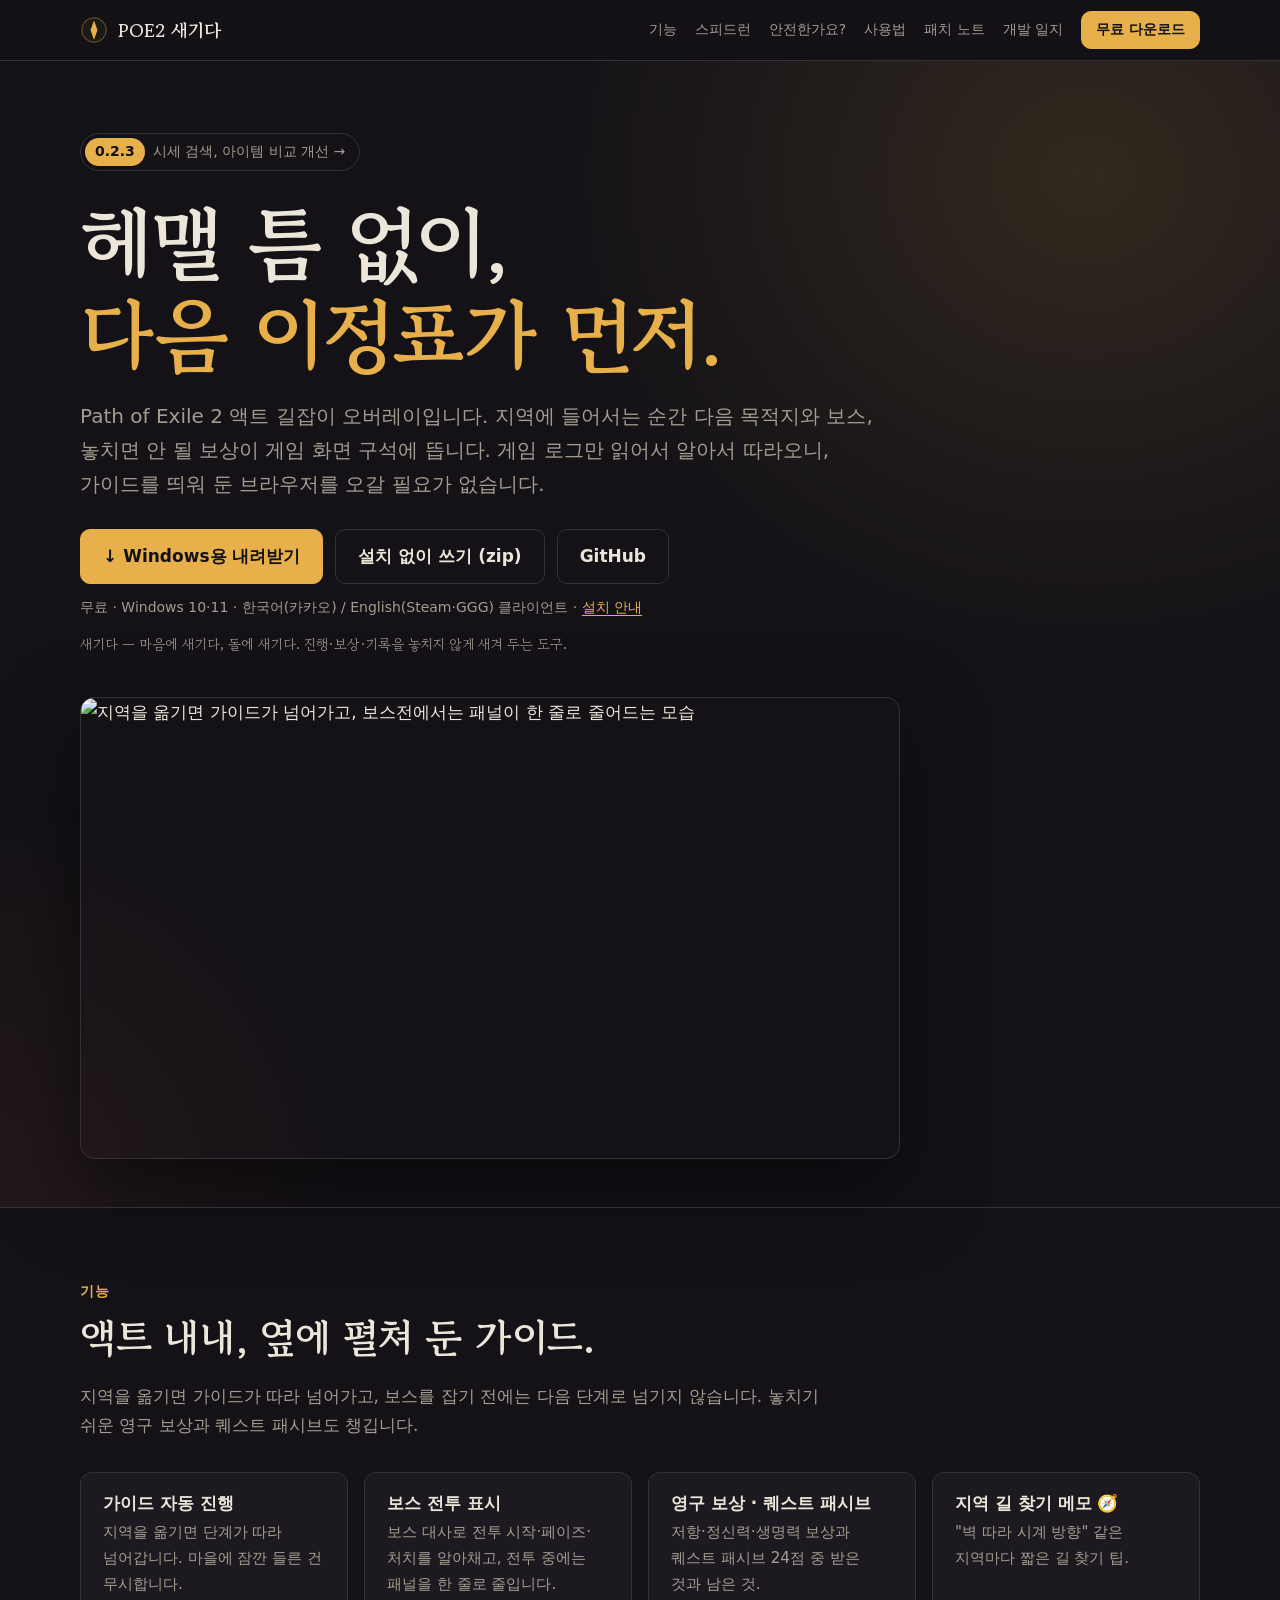
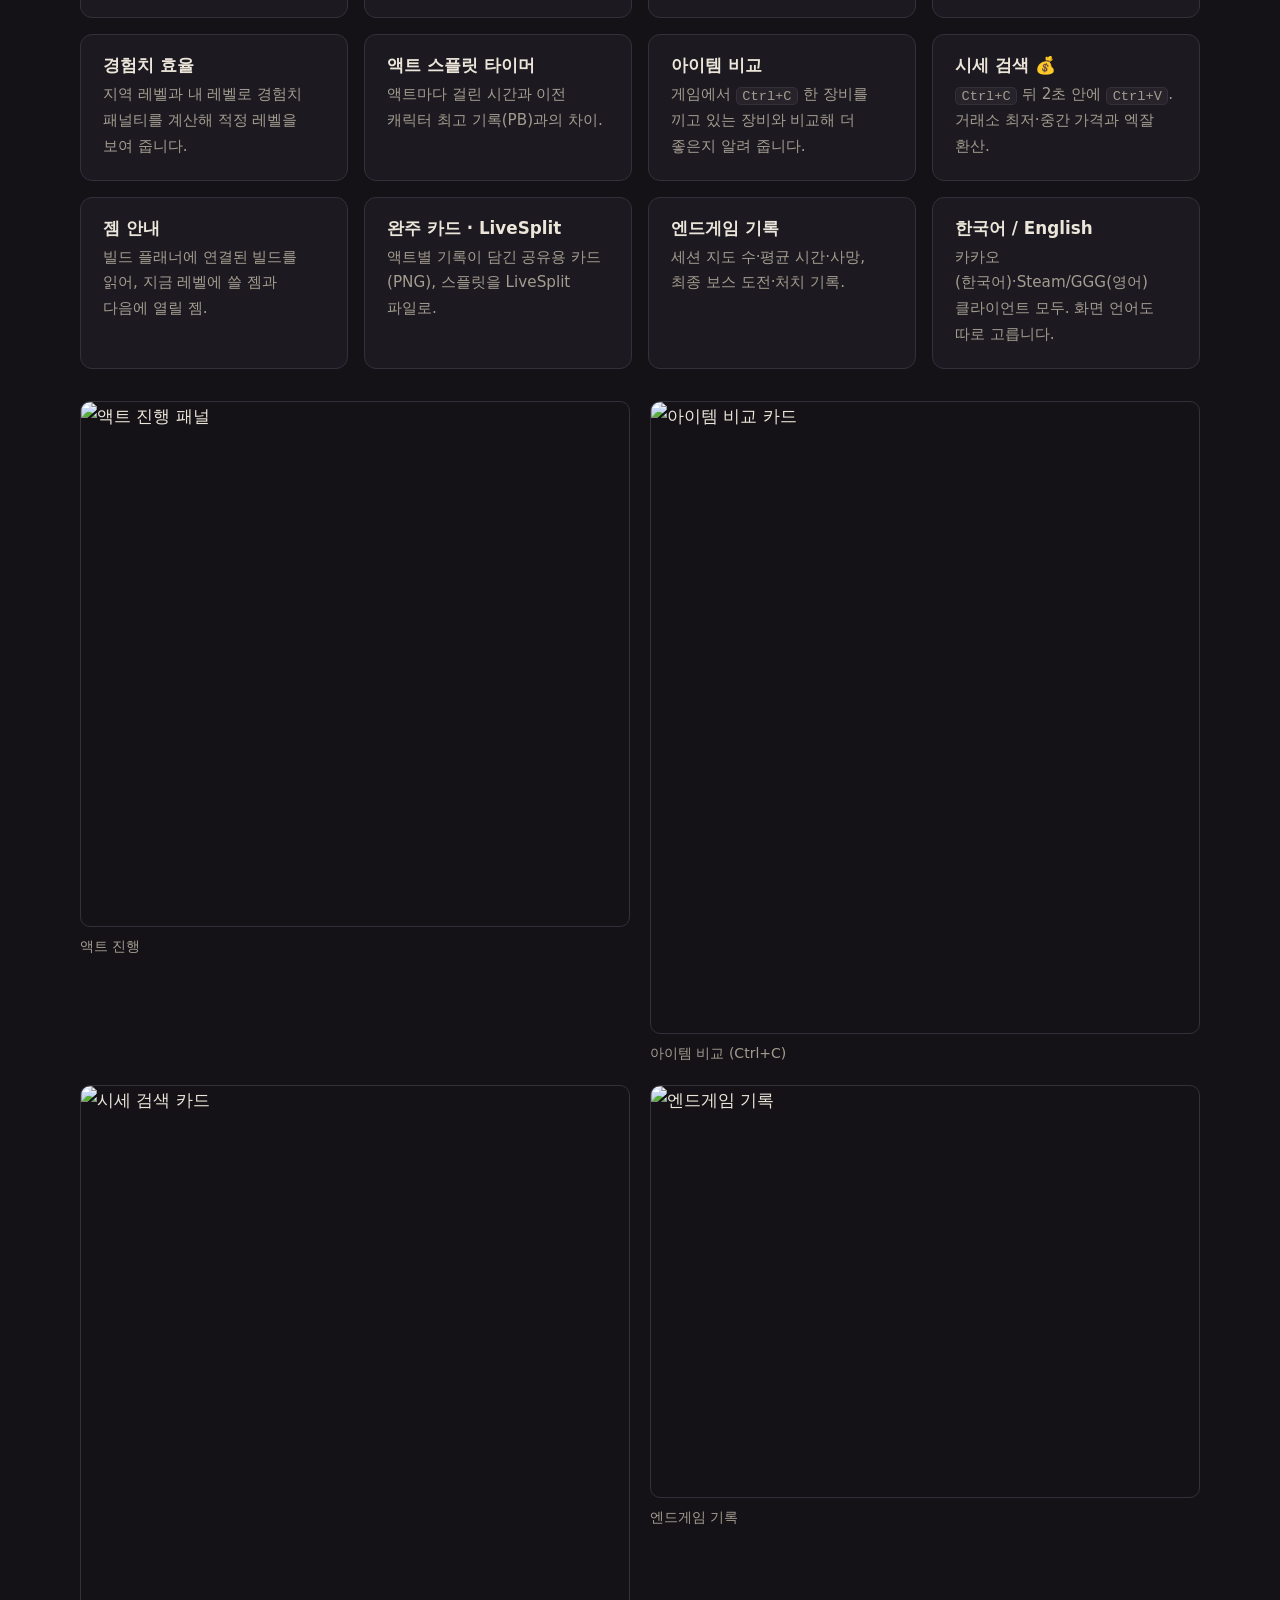
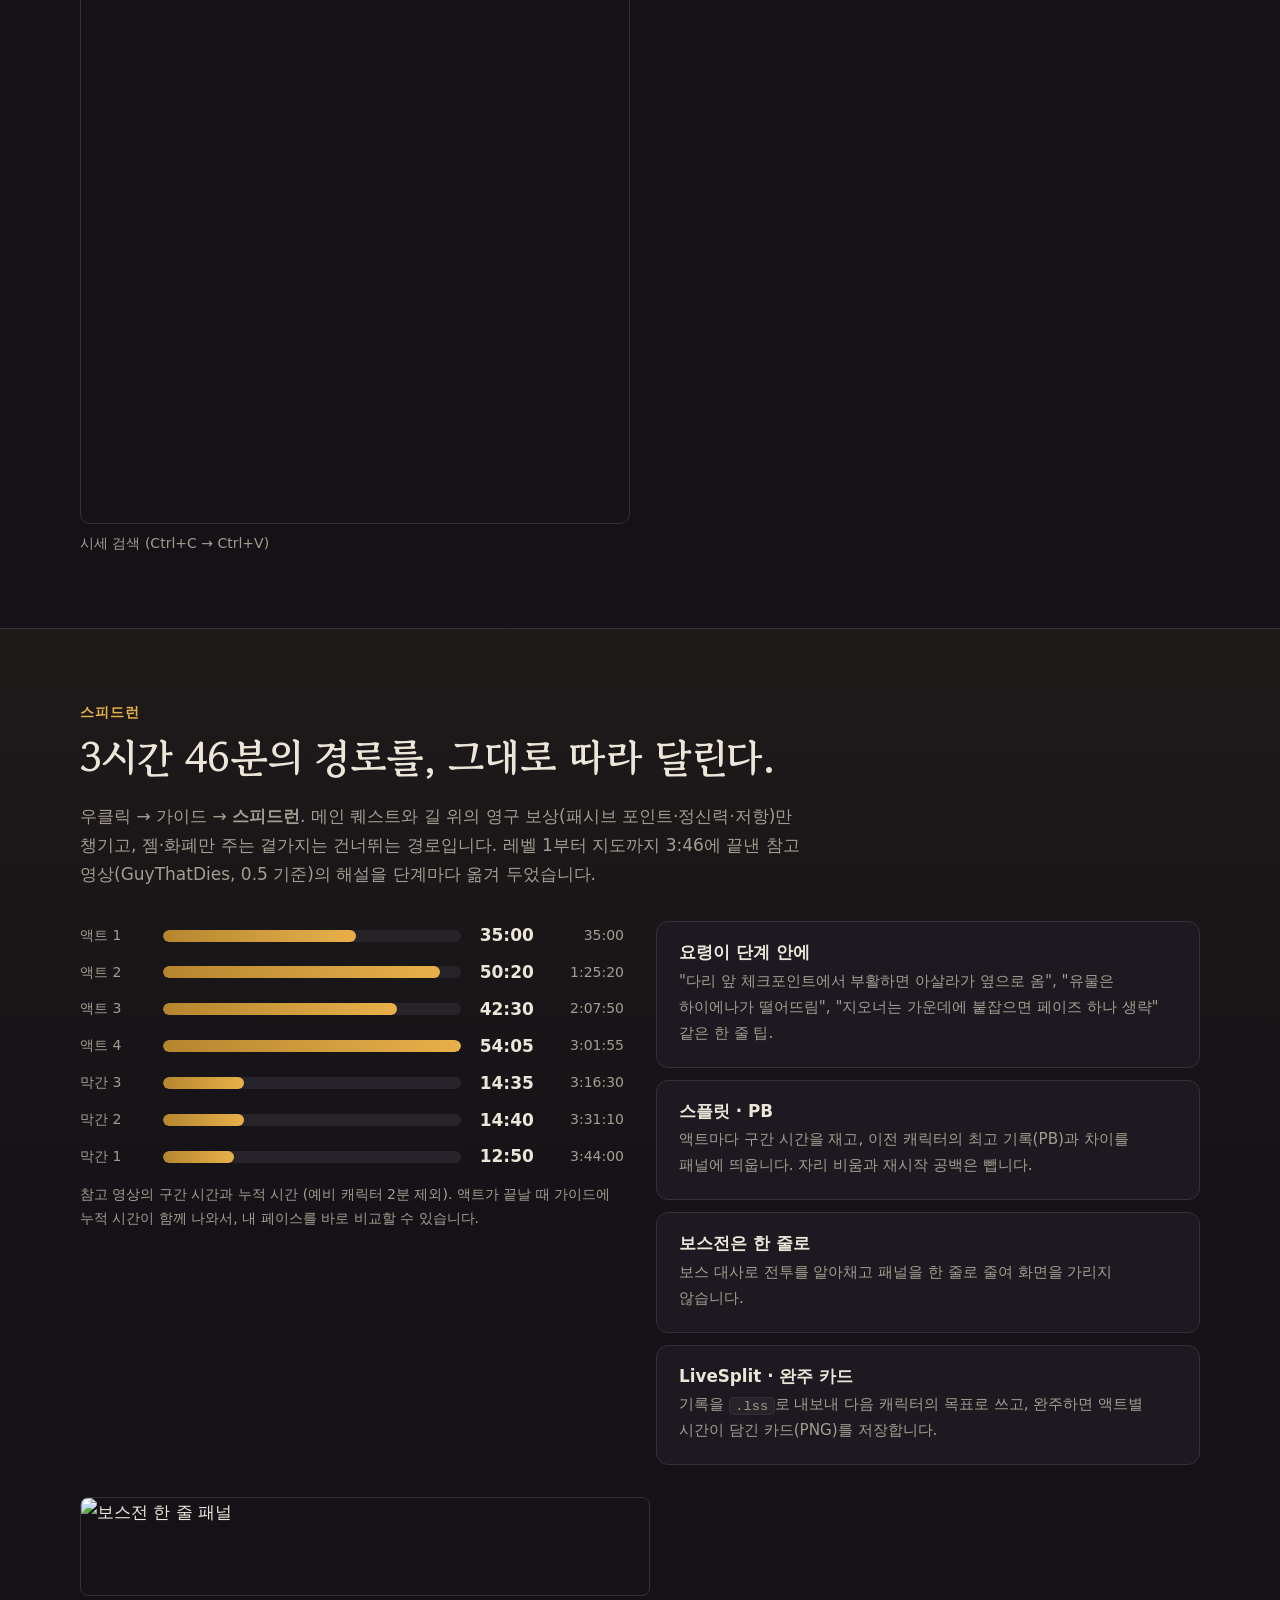
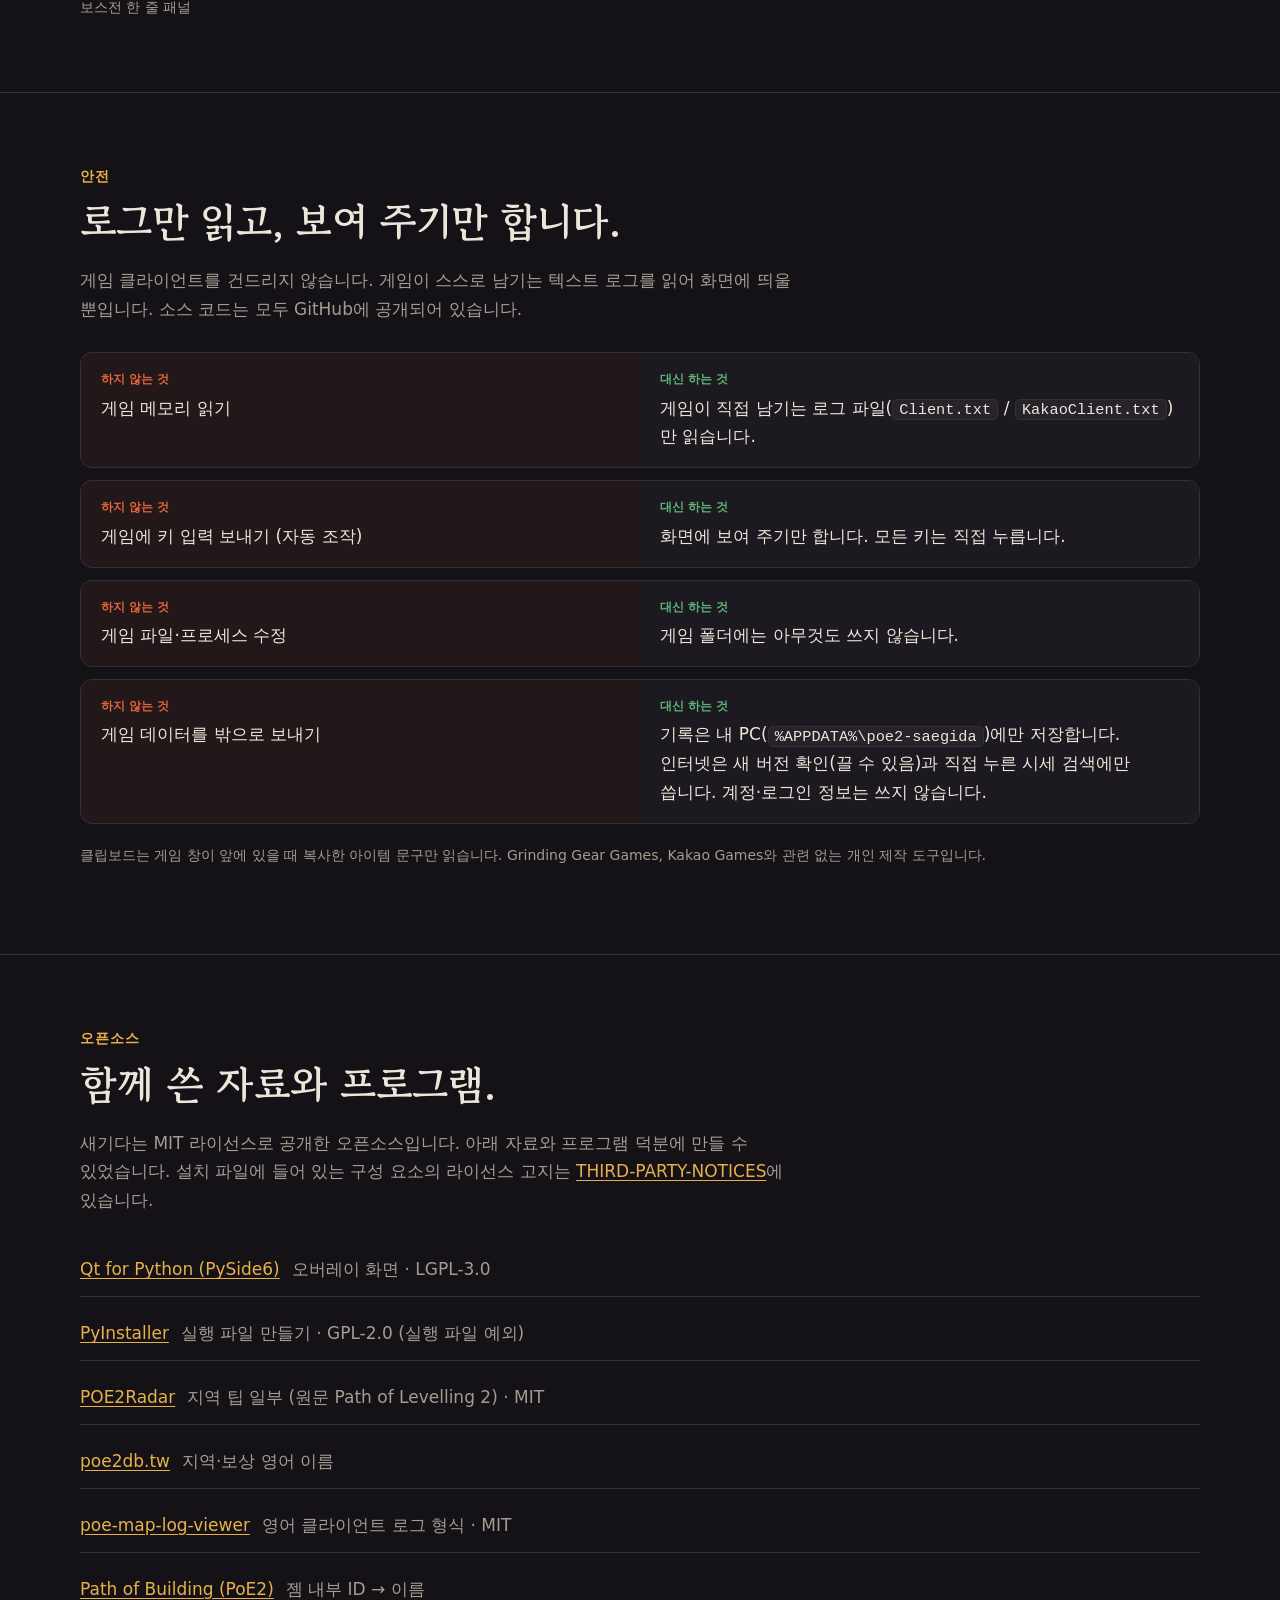
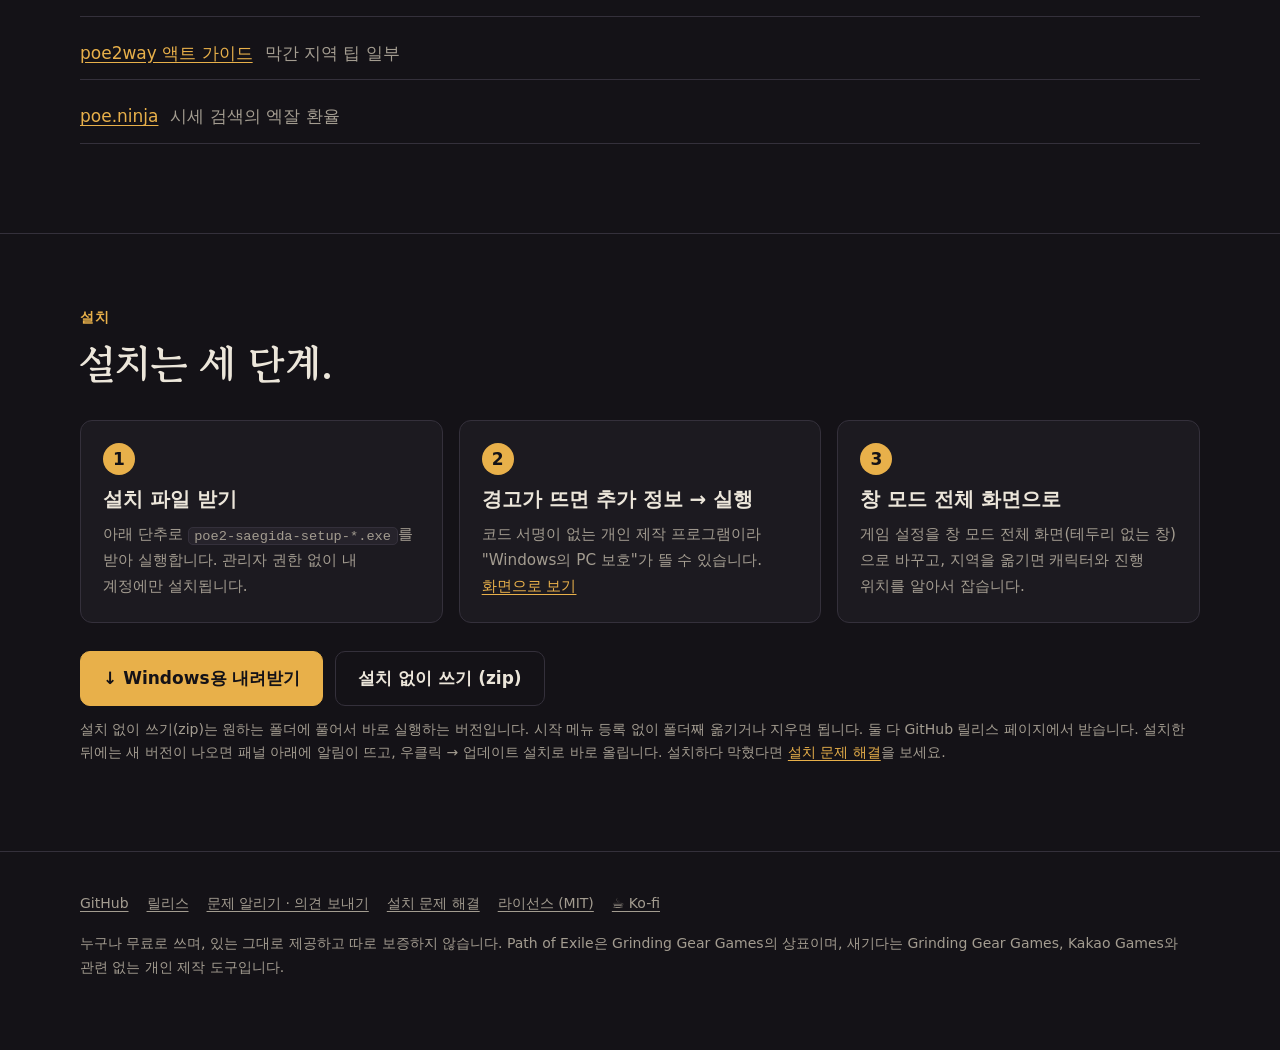
==== commit b818a503: "소개 사이트: 개발 일지를 실제 이야기로 가볍게, 캠페인 → 액트 표기 - story.html: 하드코어에서 계속 죽고 액트를 반복하다 만들게 된 이야기, 오버레이 여러 개 대신 " ====
--- a/site/index.html
+++ b/site/index.html
@@ -3,12 +3,12 @@
 <head>
   <meta charset="UTF-8">
   <meta name="viewport" content="width=device-width, initial-scale=1">
-  <title>POE2 새기다: 캠페인 길잡이 오버레이</title>
-  <meta name="description" content="Path of Exile 2 캠페인에서 지금 해야 할 일을 게임 화면 구석에 보여주는 무료 오버레이. 게임 로그 파일만 읽고, 게임 메모리는 읽지 않습니다.">
+  <title>POE2 새기다: 액트 길잡이 오버레이</title>
+  <meta name="description" content="Path of Exile 2 액트를 진행할 때 지금 해야 할 일을 게임 화면 구석에 보여주는 무료 오버레이. 게임 로그 파일만 읽고, 게임 메모리는 읽지 않습니다.">
   <meta name="theme-color" content="#141217">
   <link rel="icon" href="favicon.svg" type="image/svg+xml">
   <meta property="og:type" content="website">
-  <meta property="og:title" content="POE2 새기다: 캠페인 길잡이 오버레이">
+  <meta property="og:title" content="POE2 새기다: 액트 길잡이 오버레이">
   <meta property="og:description" content="지역에 들어서는 순간 다음 이정표가 뜹니다. 게임 로그만 읽고, 게임 메모리는 읽지 않습니다.">
   <meta property="og:image" content="images/panel_ko.png">
   <link rel="preconnect" href="https://fonts.googleapis.com">
@@ -39,7 +39,7 @@
     <div class="wrap">
       <a class="badge" href="updates.html"><b>0.2.3</b> 시세 검색, 아이템 비교 개선 →</a>
       <h1>헤맬 틈 없이,<br><em>다음 이정표가 먼저.</em></h1>
-      <p class="lead">Path of Exile 2 캠페인 길잡이 오버레이입니다. 지역에 들어서는 순간 다음 목적지와 보스, 놓치면 안 될 보상이 게임 화면 구석에 뜹니다. 게임 로그만 읽어서 알아서 따라오니, 가이드를 띄워 둔 브라우저를 오갈 필요가 없습니다.</p>
+      <p class="lead">Path of Exile 2 액트 길잡이 오버레이입니다. 지역에 들어서는 순간 다음 목적지와 보스, 놓치면 안 될 보상이 게임 화면 구석에 뜹니다. 게임 로그만 읽어서 알아서 따라오니, 가이드를 띄워 둔 브라우저를 오갈 필요가 없습니다.</p>
       <div class="btns">
         <a class="btn" href="https://github.com/ktu0216/poe2-saegida/releases/latest" data-asset="setup">↓ Windows용 내려받기</a>
         <a class="btn ghost" href="https://github.com/ktu0216/poe2-saegida/releases/latest" data-asset="portable">설치 없이 쓰기 (zip)</a>
@@ -54,7 +54,7 @@
   <section id="features">
     <div class="wrap">
       <div class="kicker">기능</div>
-      <h2>캠페인 내내, 옆에 펼쳐 둔 가이드.</h2>
+      <h2>액트 내내, 옆에 펼쳐 둔 가이드.</h2>
       <p class="intro">지역을 옮기면 가이드가 따라 넘어가고, 보스를 잡기 전에는 다음 단계로 넘기지 않습니다. 놓치기 쉬운 영구 보상과 퀘스트 패시브도 챙깁니다.</p>
       <div class="grid">
         <div class="card"><h3>가이드 자동 진행</h3><p>지역을 옮기면 단계가 따라 넘어갑니다. 마을에 잠깐 들른 건 무시합니다.</p></div>
@@ -71,7 +71,7 @@
         <div class="card"><h3>한국어 / English</h3><p>카카오(한국어)·Steam/GGG(영어) 클라이언트 모두. 화면 언어도 따로 고릅니다.</p></div>
       </div>
       <div class="shots">
-        <figure><img src="images/panel_ko.png" width="570" height="545" loading="lazy" alt="캠페인 진행 패널"><figcaption>캠페인 진행</figcaption></figure>
+        <figure><img src="images/panel_ko.png" width="570" height="545" loading="lazy" alt="액트 진행 패널"><figcaption>액트 진행</figcaption></figure>
         <figure><img src="images/item_compare_ko.png" width="570" height="656" loading="lazy" alt="아이템 비교 카드"><figcaption>아이템 비교 (Ctrl+C)</figcaption></figure>
         <figure><img src="images/price_check_ko.png" width="570" height="1078" loading="lazy" alt="시세 검색 카드"><figcaption>시세 검색 (Ctrl+C → Ctrl+V)</figcaption></figure>
         <figure><img src="images/endgame_ko.png" width="570" height="427" loading="lazy" alt="엔드게임 기록"><figcaption>엔드게임 기록</figcaption></figure>
--- a/site/style.css
+++ b/site/style.css
@@ -163,7 +163,6 @@
   border-left: 3px solid var(--gold); background: var(--stone-2);
   padding: 14px 18px; border-radius: 0 10px 10px 0; color: var(--muted); margin: 1.5em 0;
 }
-.todo { border-left-color: var(--ember); }
 .page .toc { display: grid; gap: 10px; grid-template-columns: repeat(auto-fit, minmax(200px, 1fr)); margin: 28px 0 0; padding: 0; list-style: none; }
 .toc a { display: block; padding: 14px 16px; border: 1px solid var(--line); border-radius: 10px; text-decoration: none; color: var(--ink); background: var(--stone-2); }
 .toc a:hover { border-color: var(--gold); }
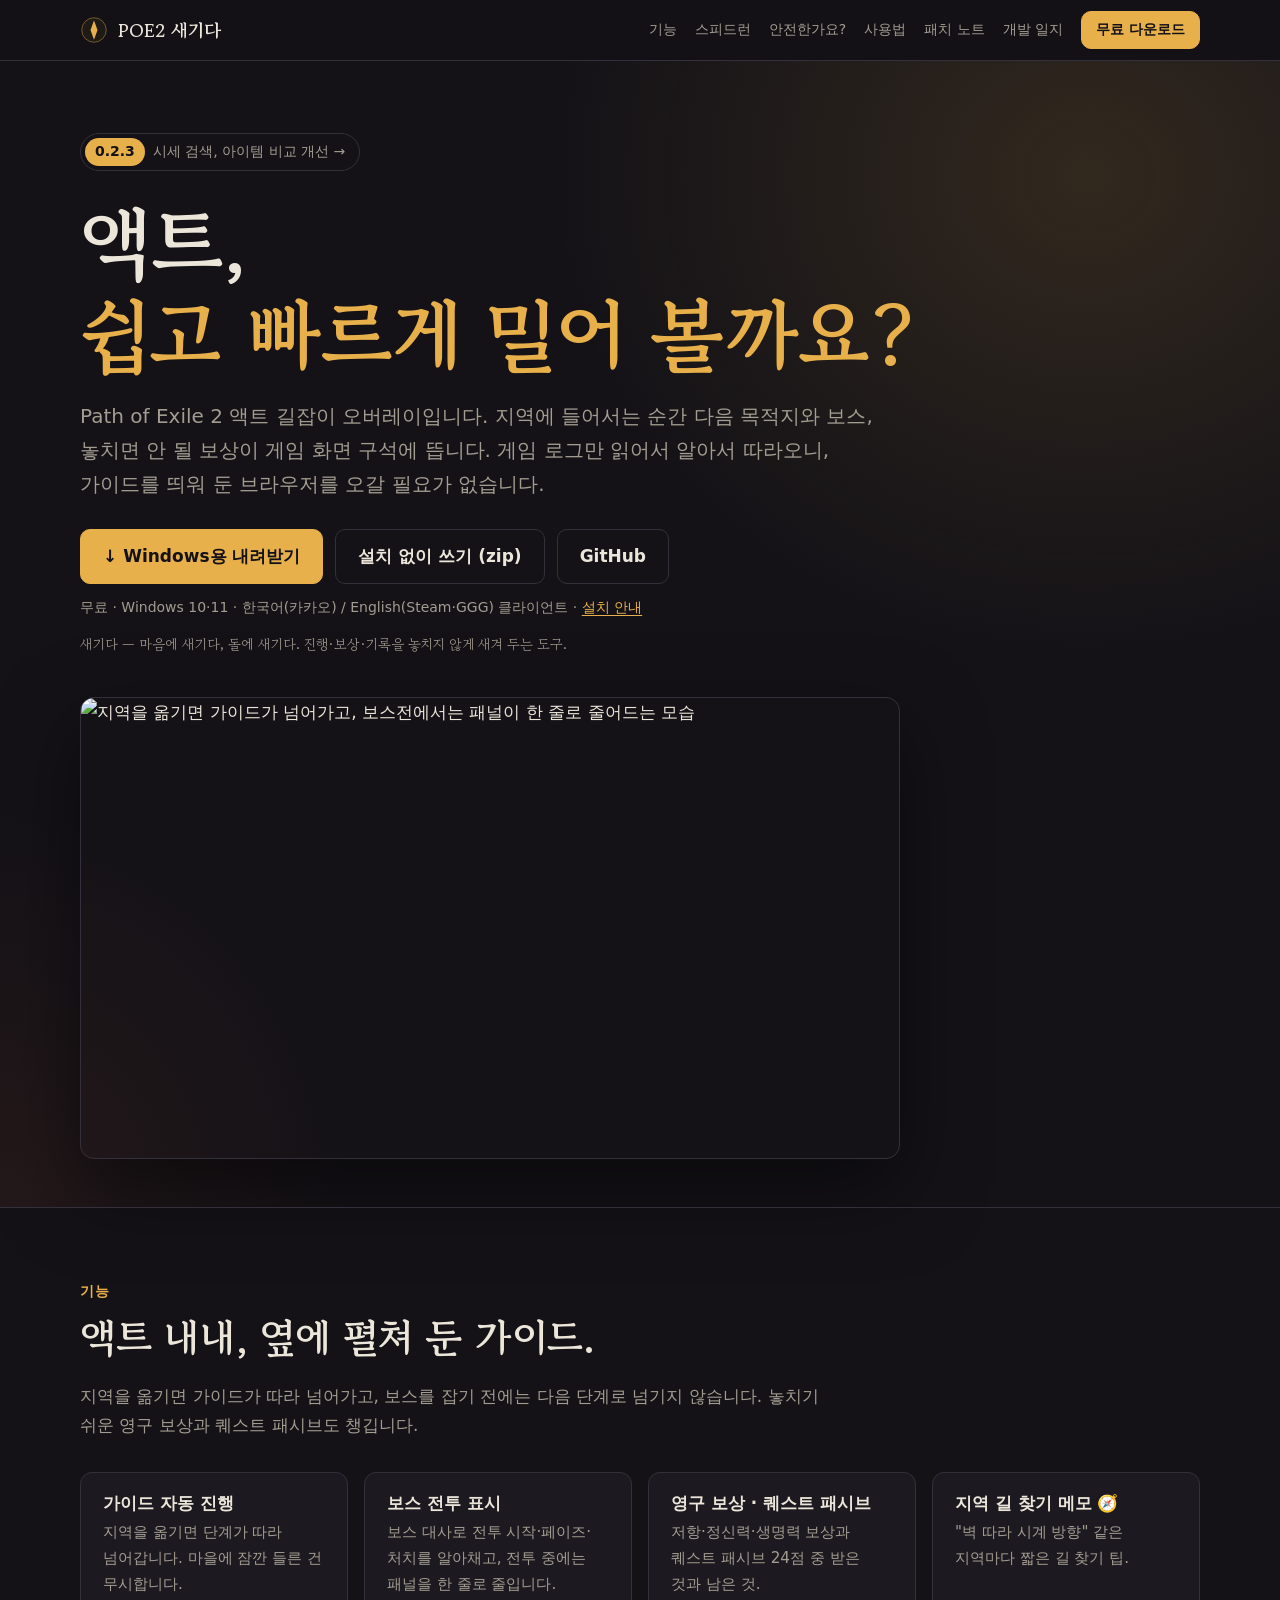
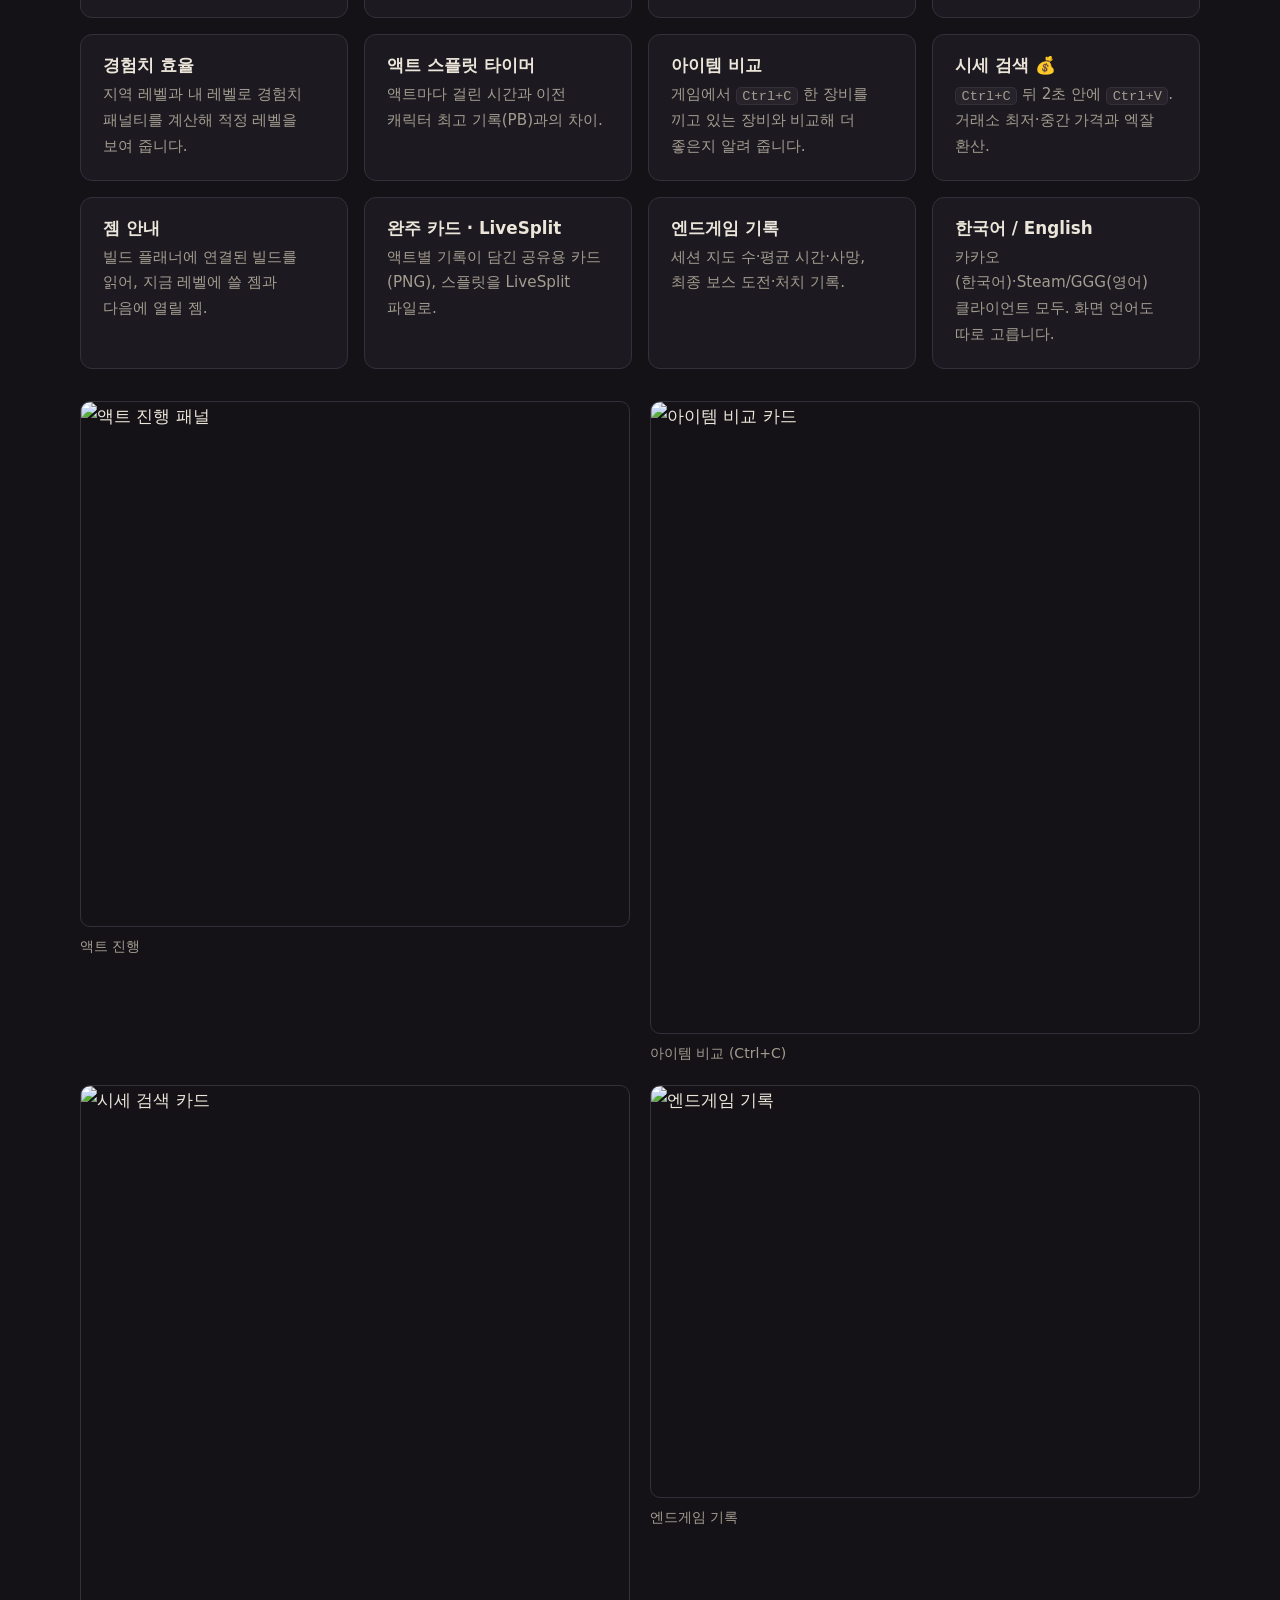
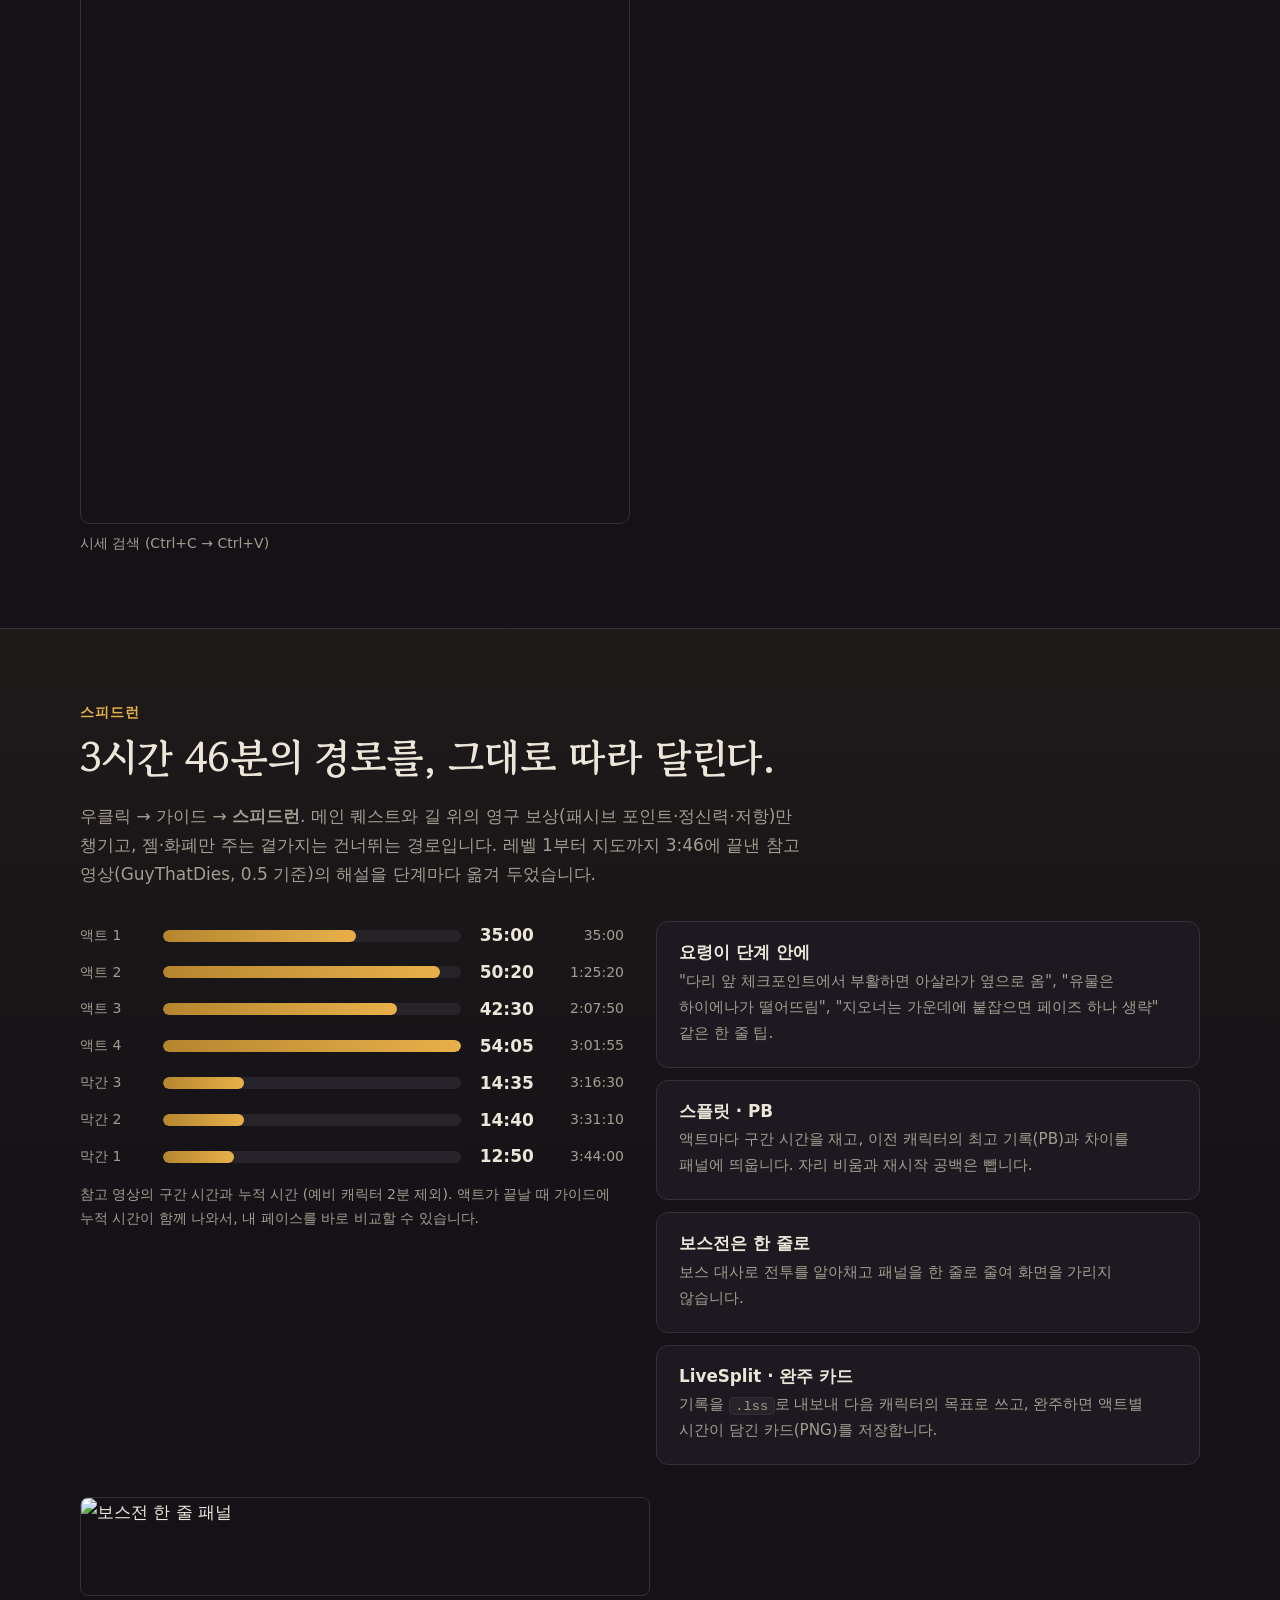
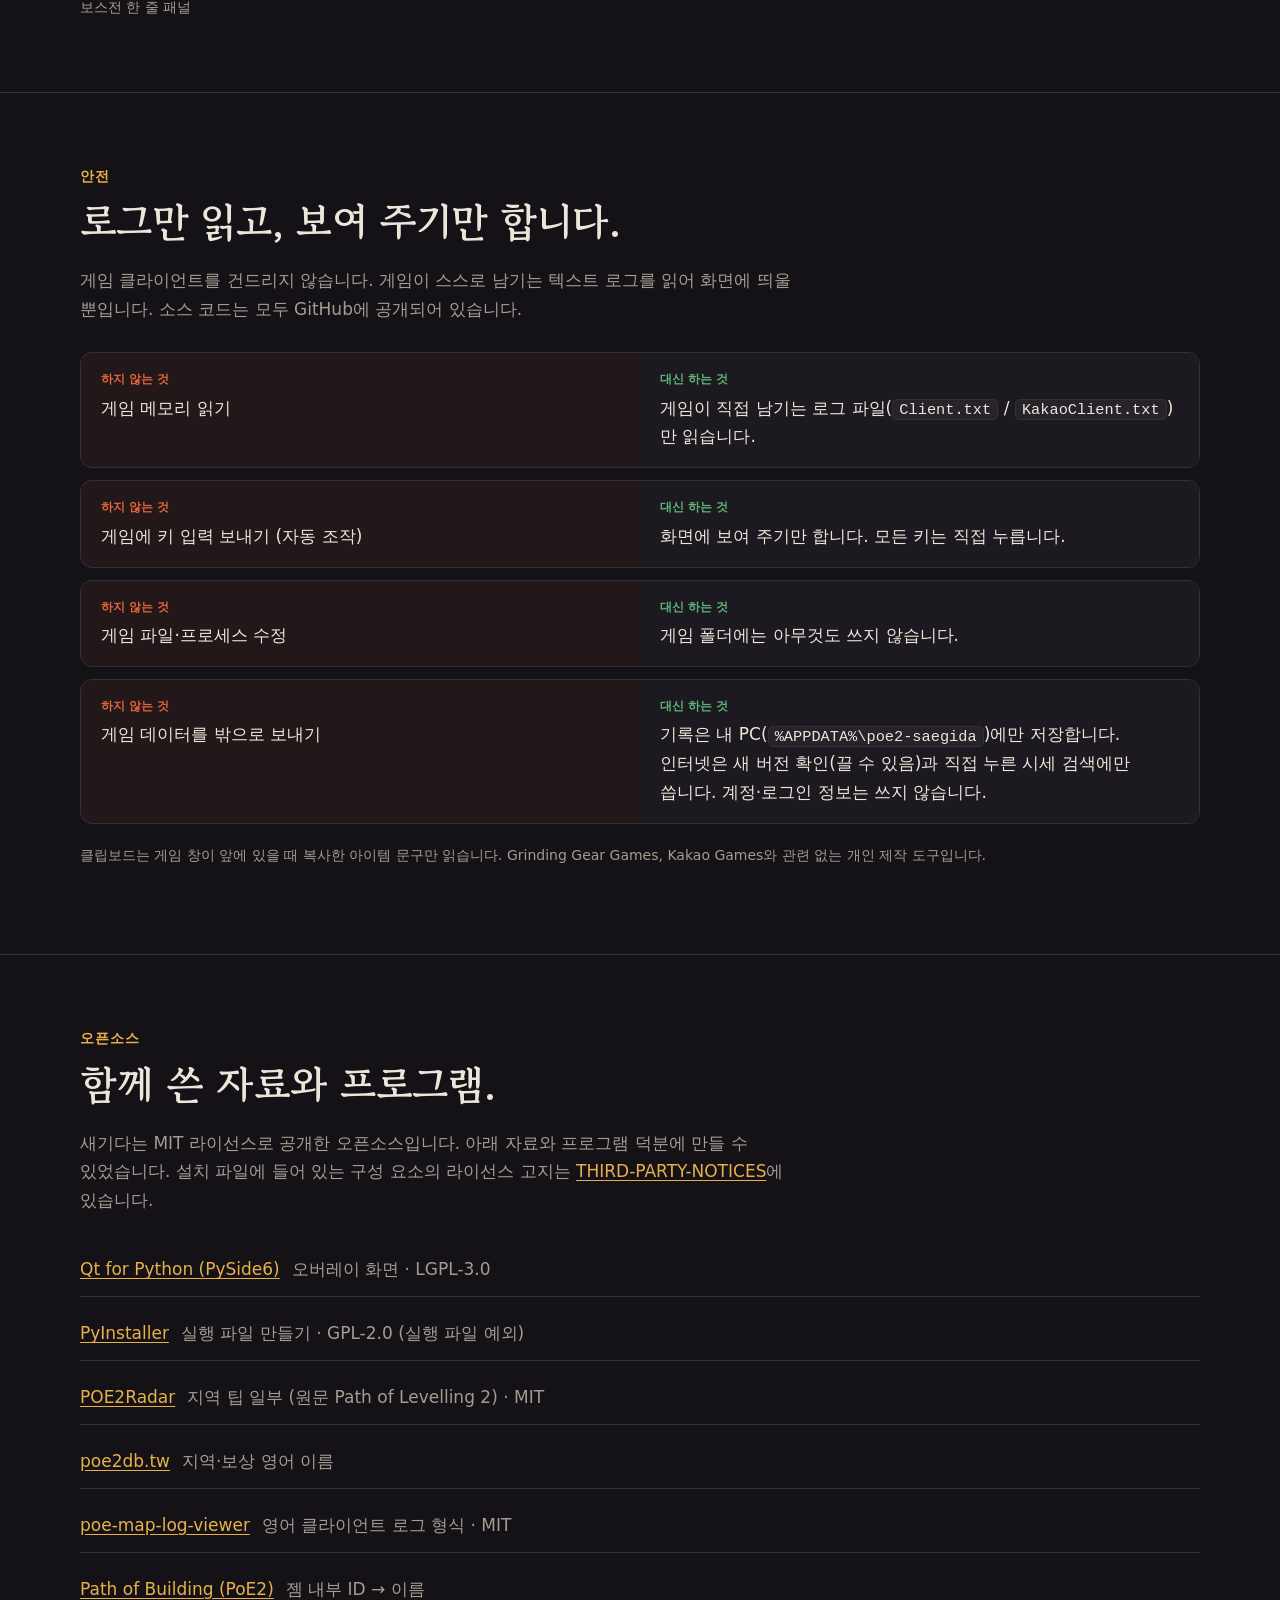
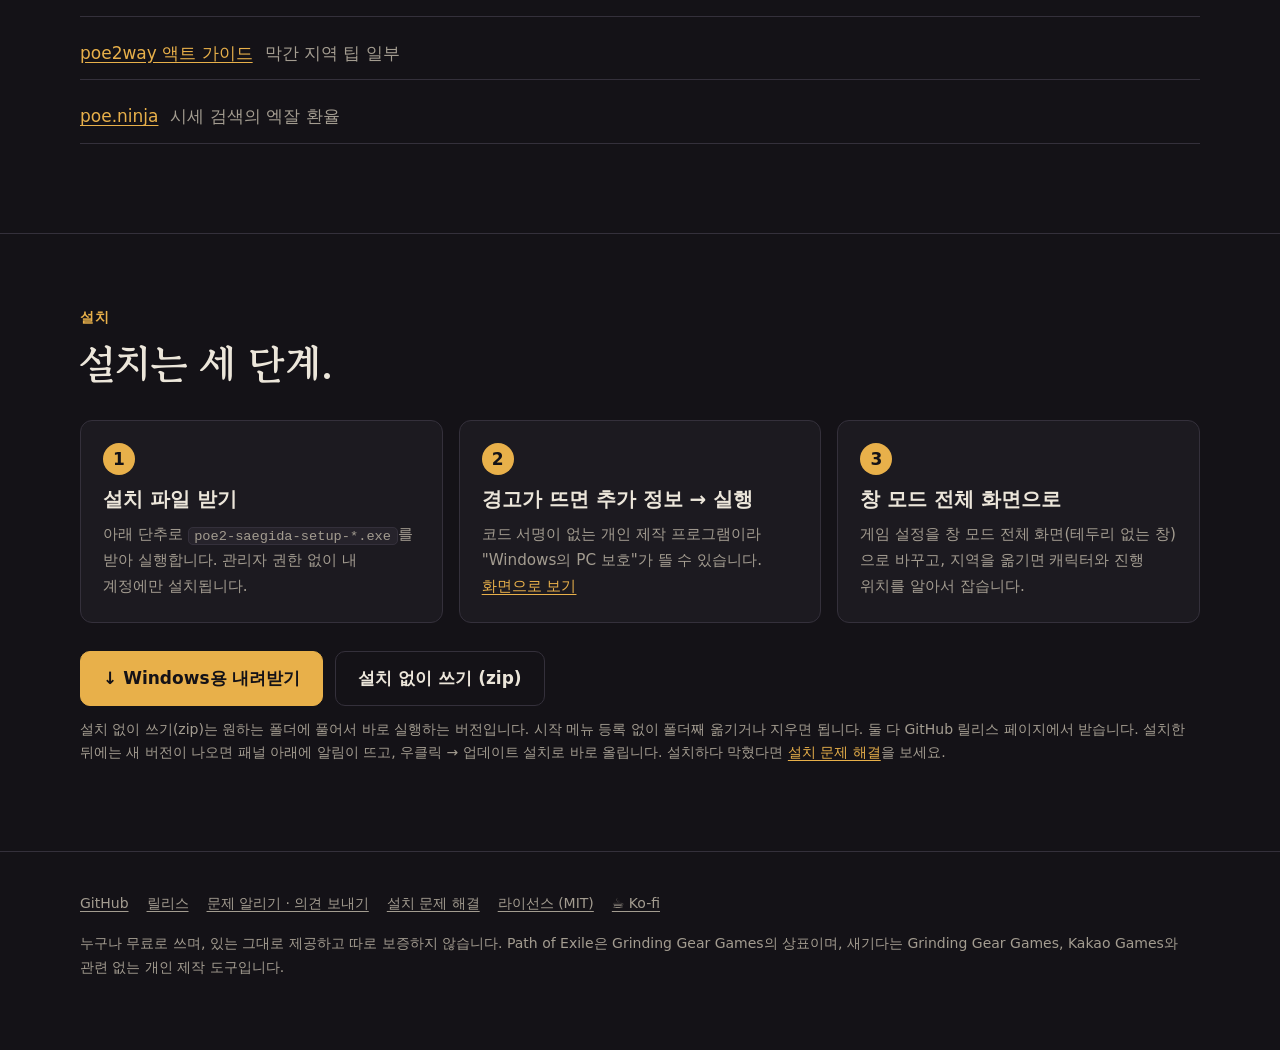
==== commit ddf0764e: "소개 사이트: 히어로 문구 "액트, 쉽고 빠르게 밀어 볼까요?" Co-Authored-By: Claude Opus 5.5 <noreply@anthropic.com> Claude-S" ====
--- a/site/index.html
+++ b/site/index.html
@@ -38,7 +38,7 @@
   <div class="hero">
     <div class="wrap">
       <a class="badge" href="updates.html"><b>0.2.3</b> 시세 검색, 아이템 비교 개선 →</a>
-      <h1>헤맬 틈 없이,<br><em>다음 이정표가 먼저.</em></h1>
+      <h1>액트,<br><em>쉽고 빠르게 밀어 볼까요?</em></h1>
       <p class="lead">Path of Exile 2 액트 길잡이 오버레이입니다. 지역에 들어서는 순간 다음 목적지와 보스, 놓치면 안 될 보상이 게임 화면 구석에 뜹니다. 게임 로그만 읽어서 알아서 따라오니, 가이드를 띄워 둔 브라우저를 오갈 필요가 없습니다.</p>
       <div class="btns">
         <a class="btn" href="https://github.com/ktu0216/poe2-saegida/releases/latest" data-asset="setup">↓ Windows용 내려받기</a>
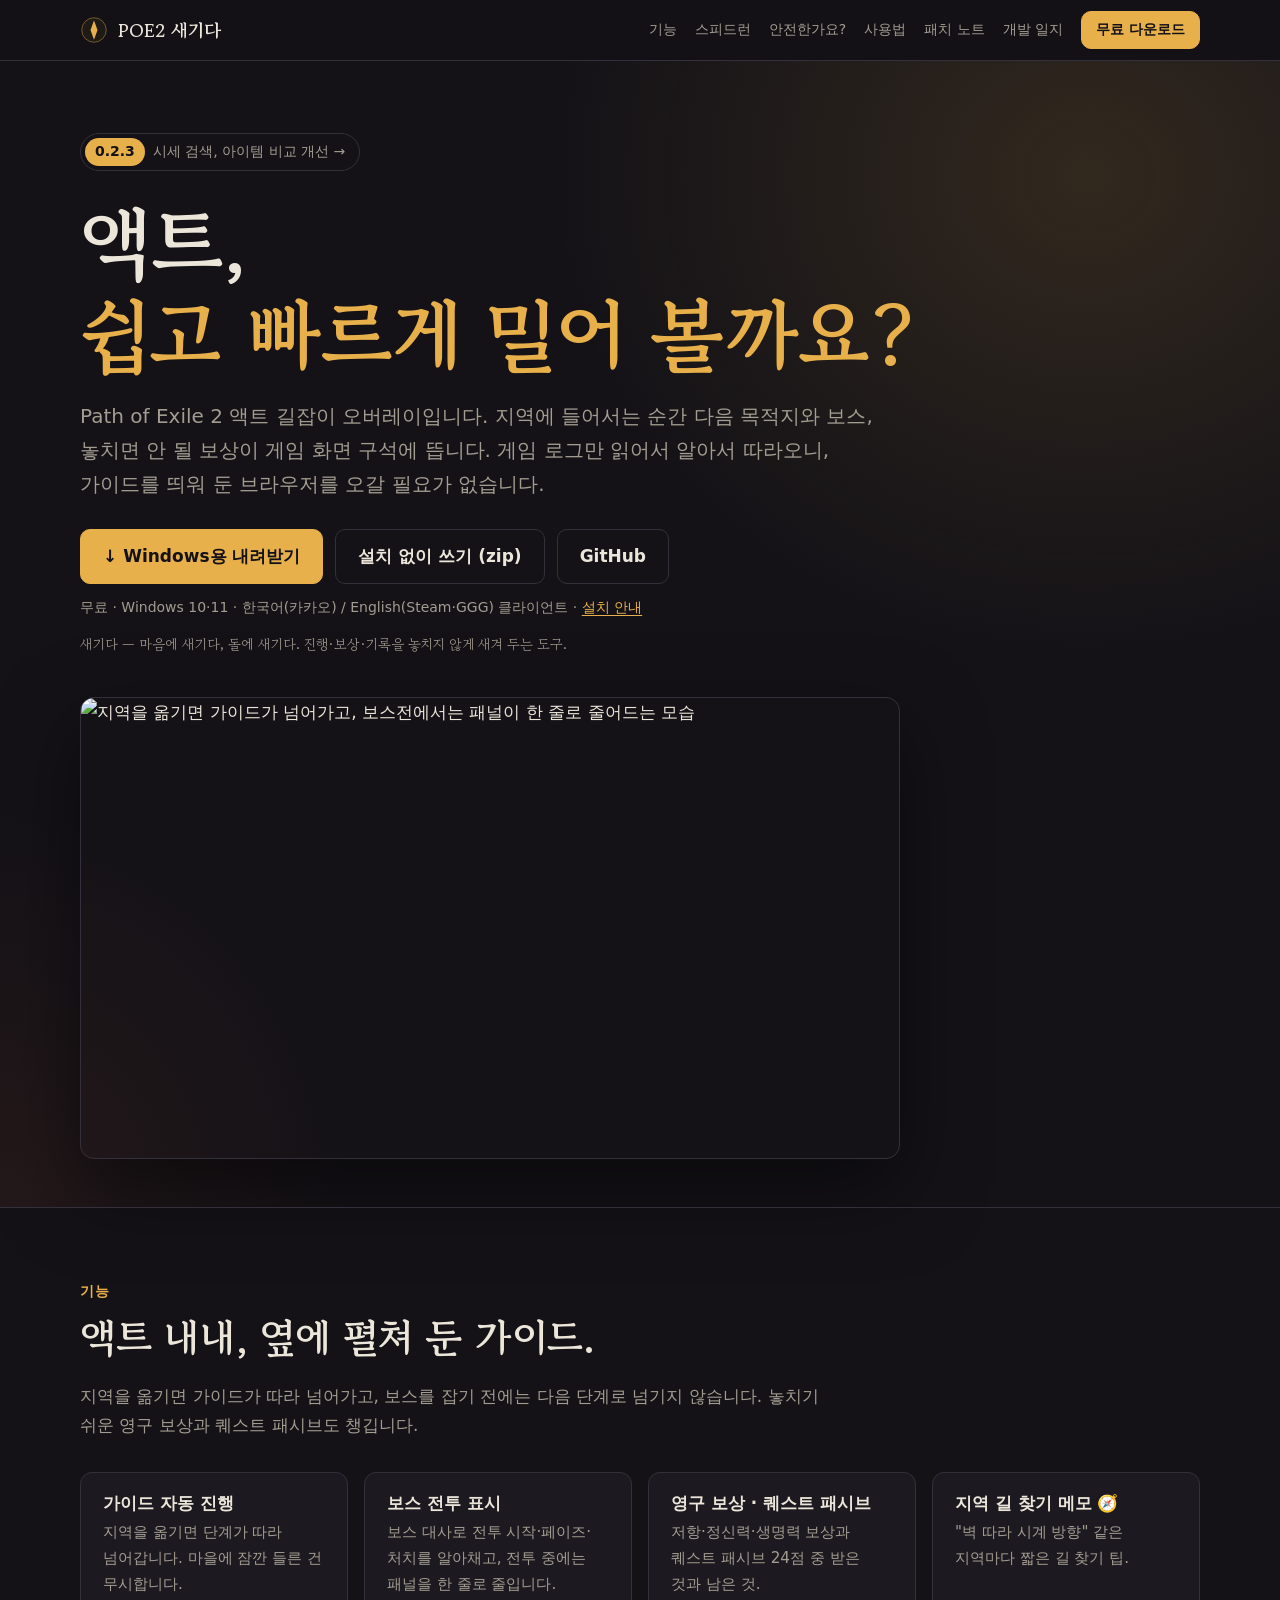
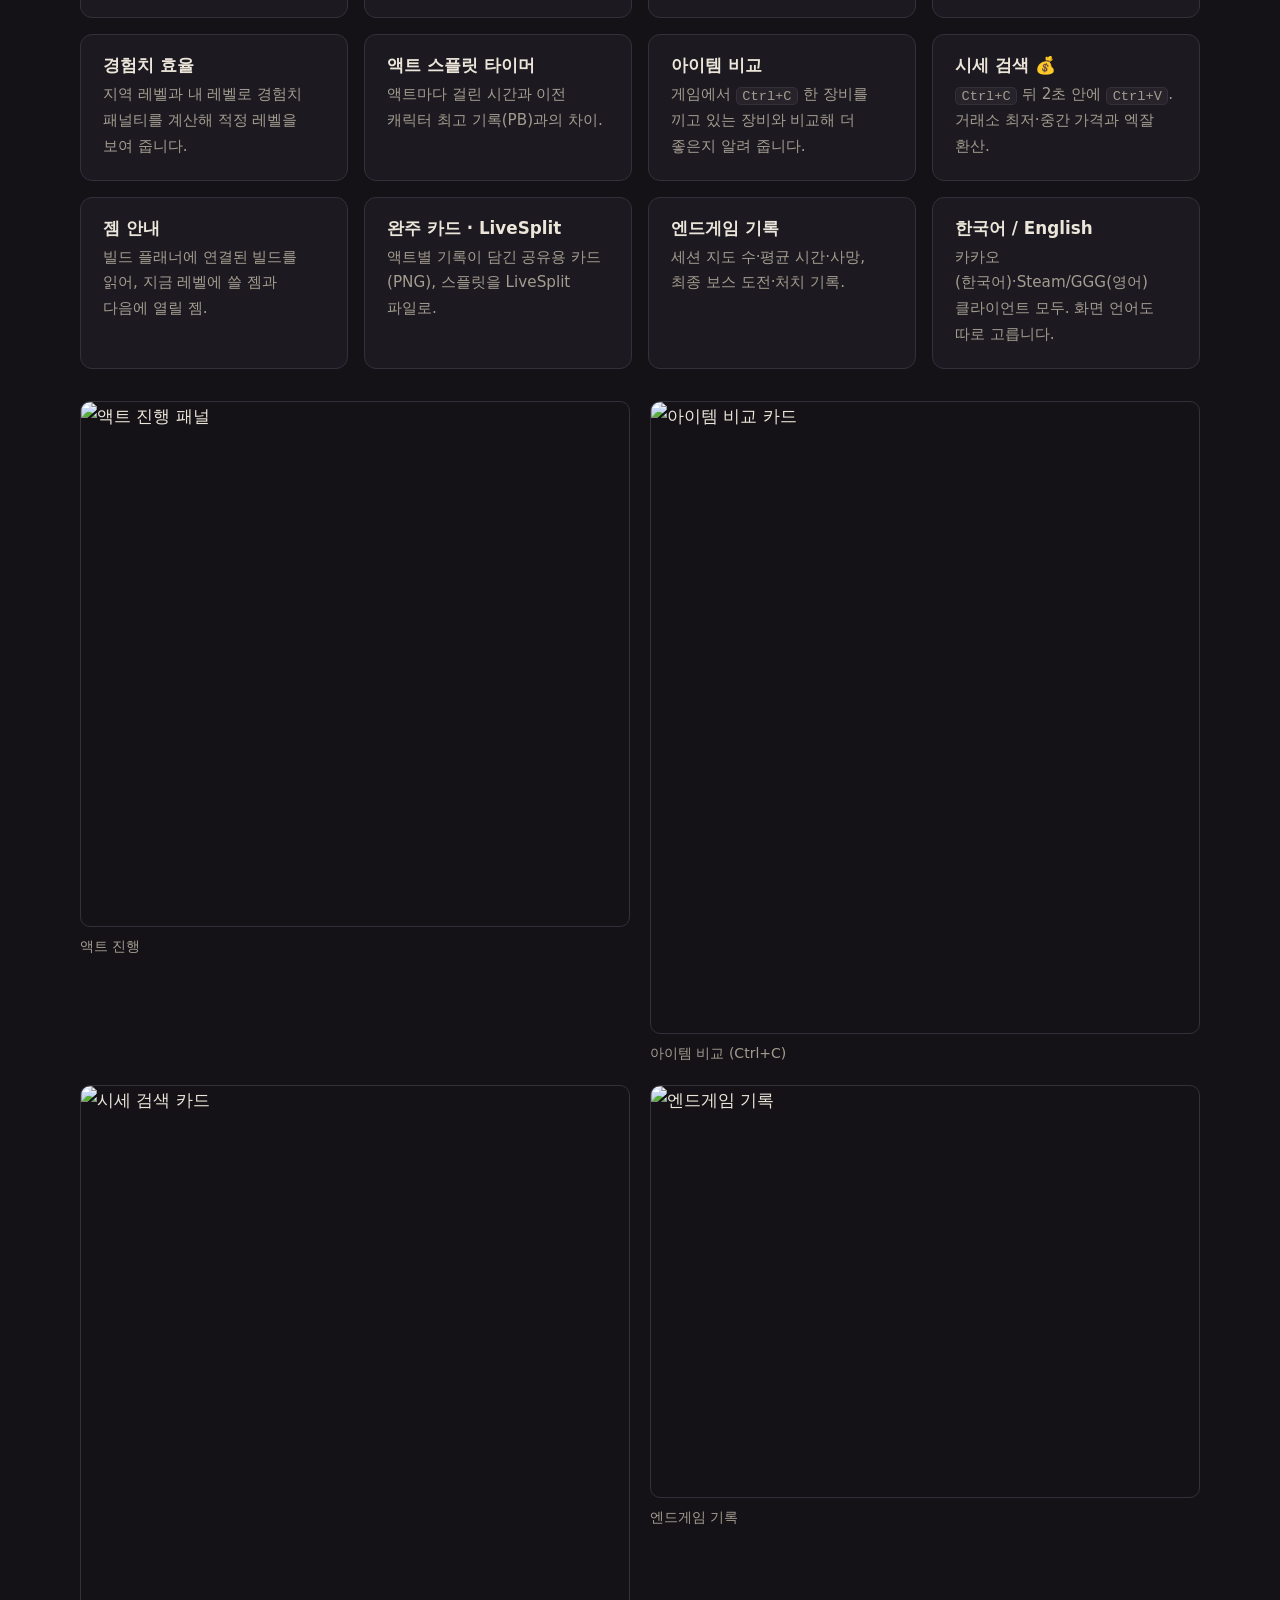
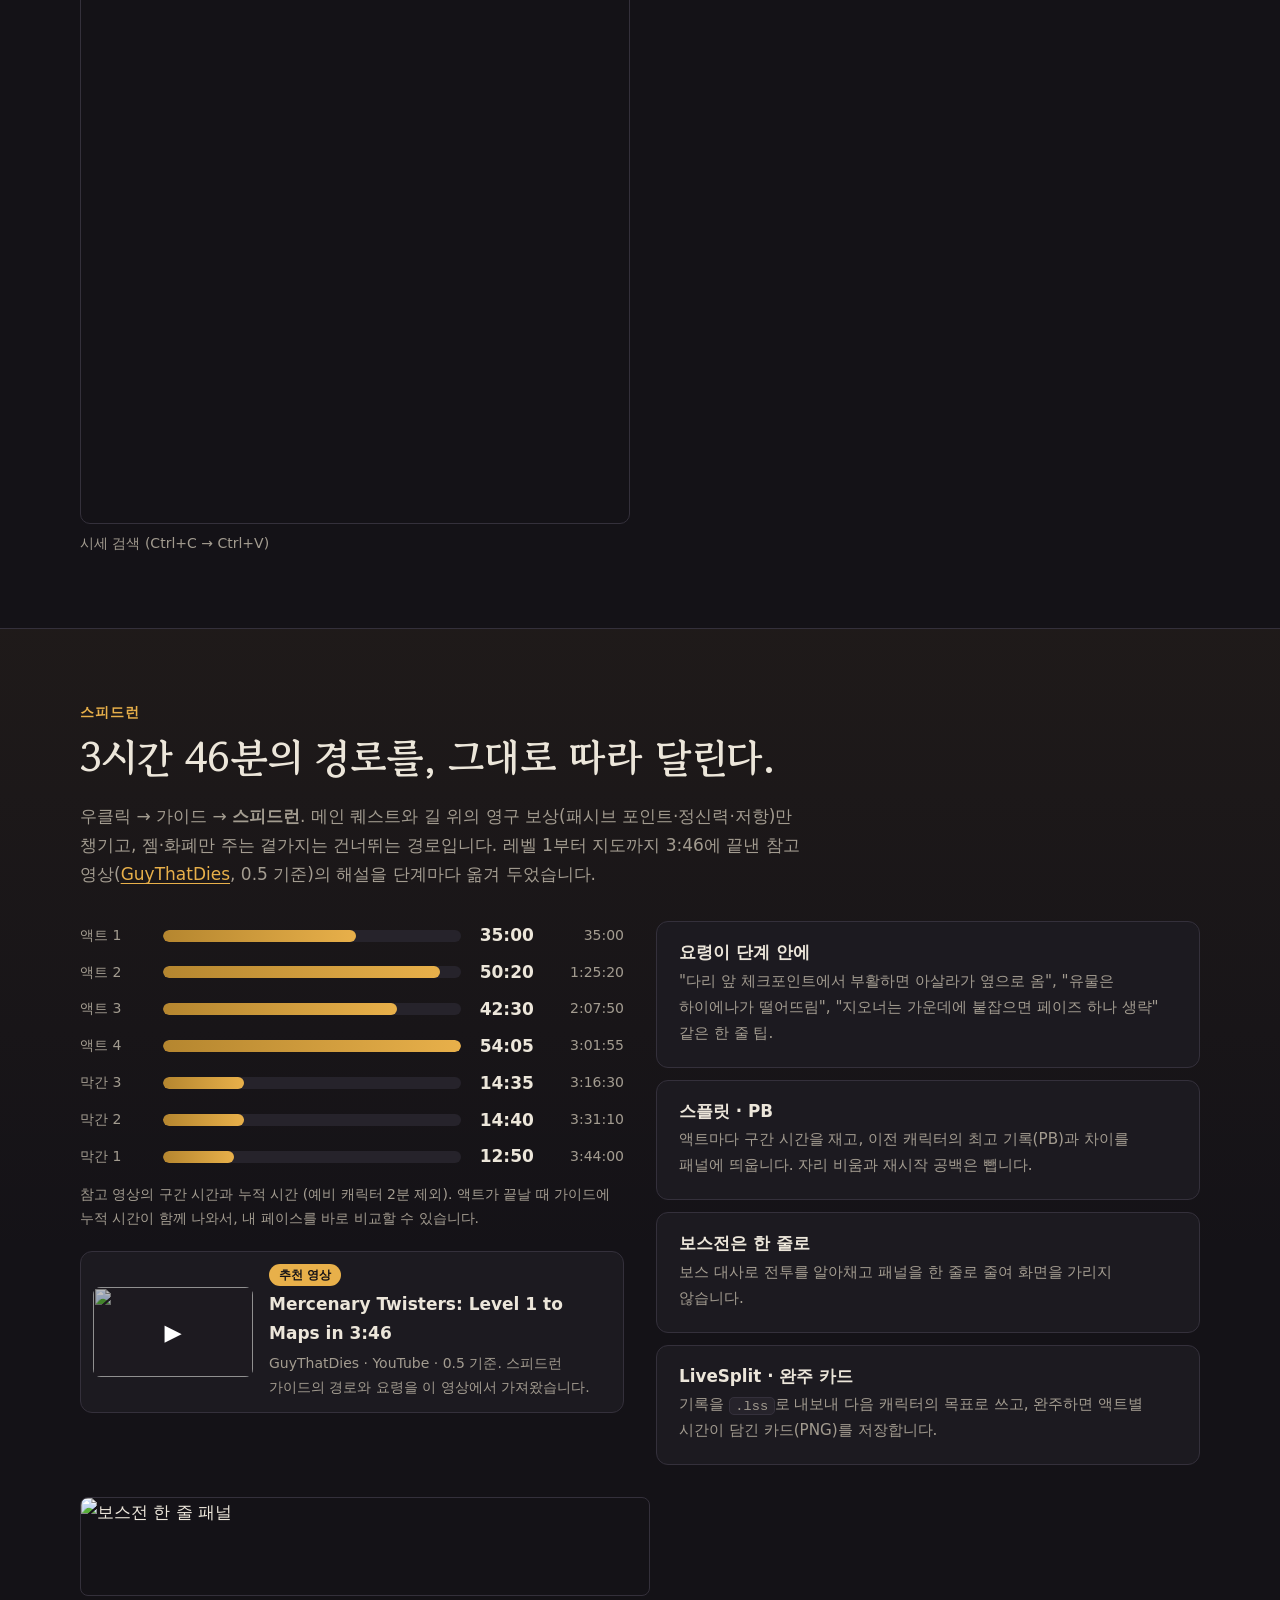
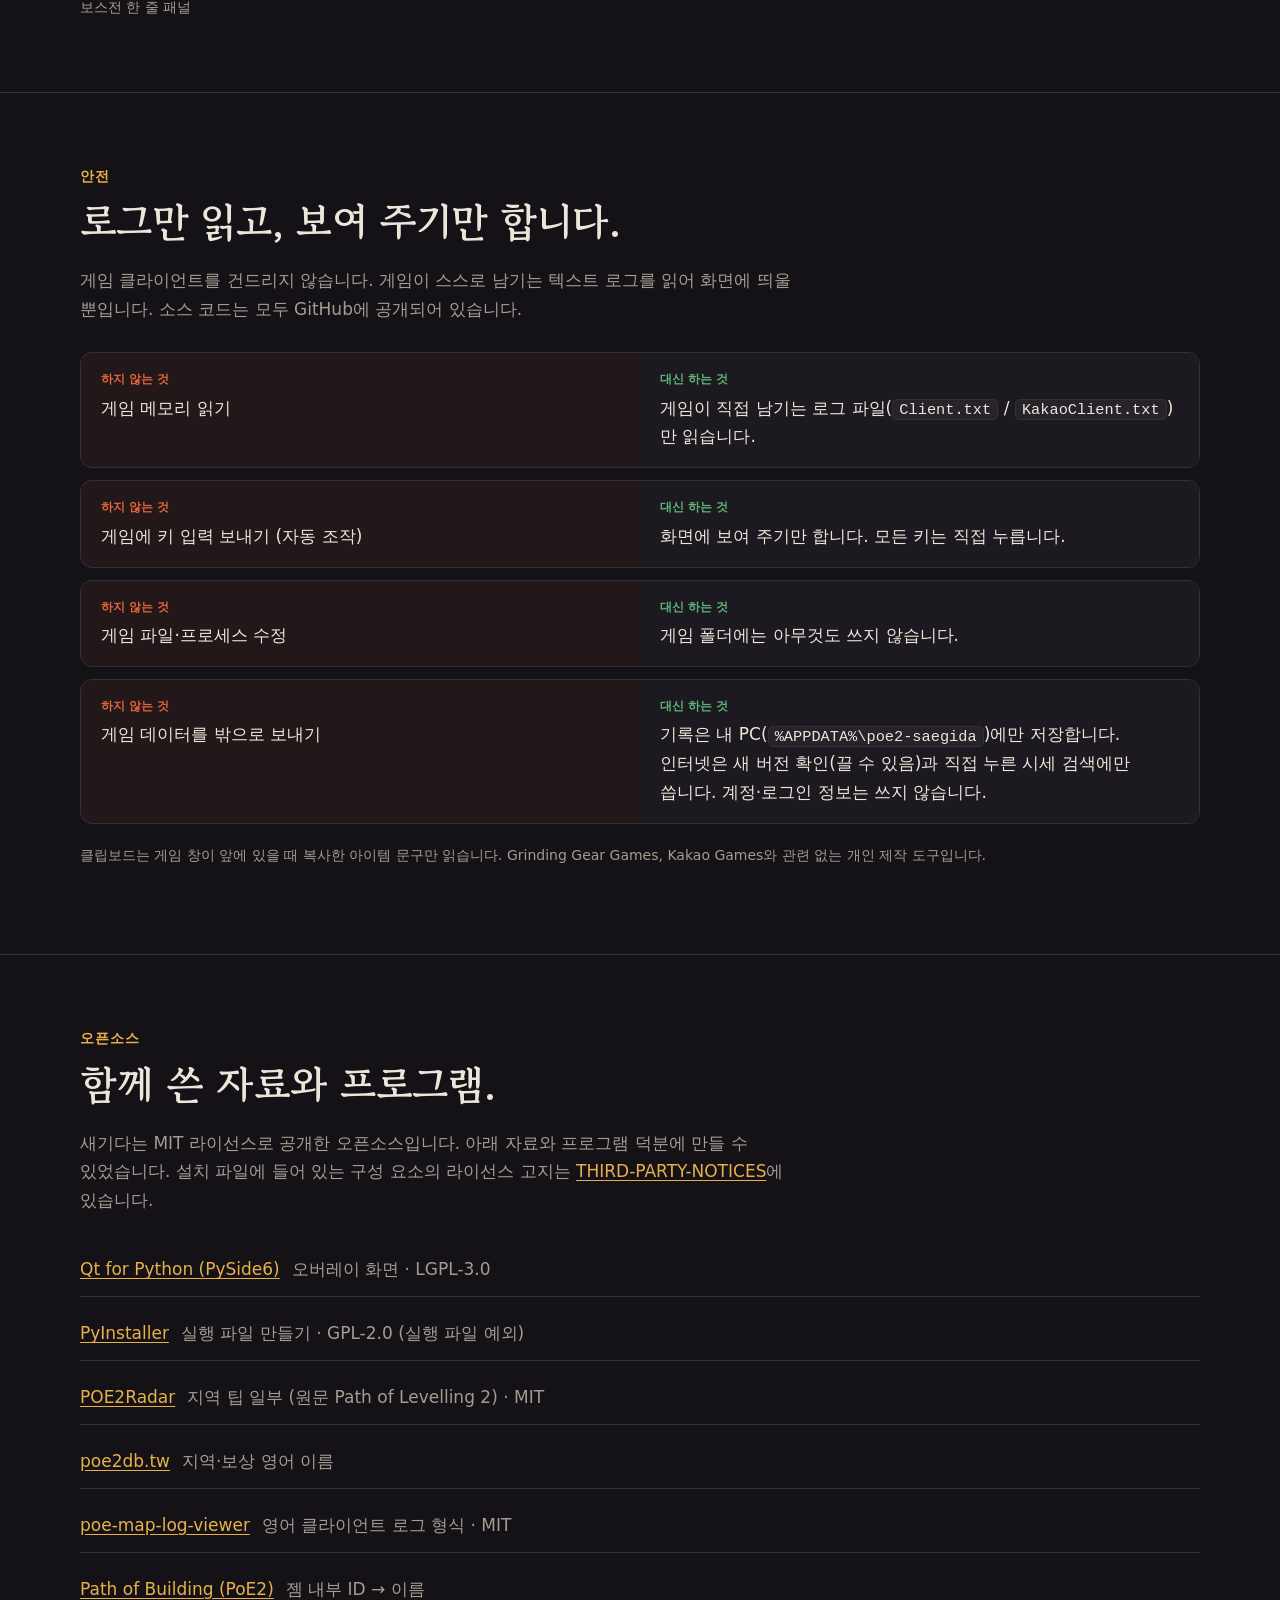
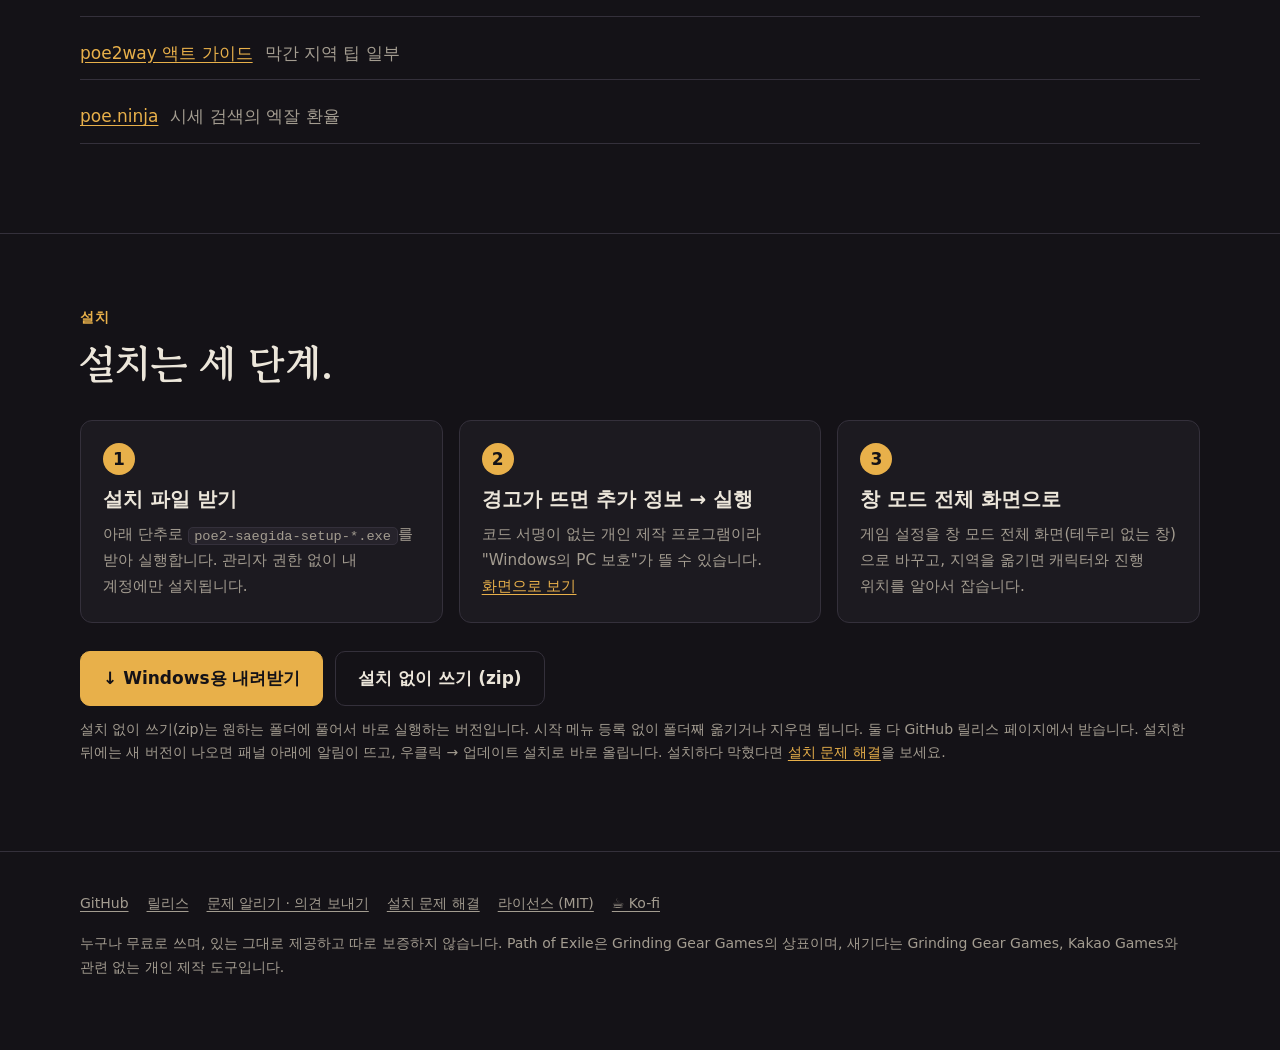
==== commit e458d912: "소개 사이트: 스피드런 섹션에 참고 영상(GuyThatDies) 링크와 추천 영상 카드 Co-Authored-By: Claude Opus 5.5 <noreply@anthropic." ====
--- a/site/index.html
+++ b/site/index.html
@@ -83,7 +83,7 @@
     <div class="wrap">
       <div class="kicker">스피드런</div>
       <h2>3시간 46분의 경로를, 그대로 따라 달린다.</h2>
-      <p class="intro">우클릭 → 가이드 → <b>스피드런</b>. 메인 퀘스트와 길 위의 영구 보상(패시브 포인트·정신력·저항)만 챙기고, 젬·화폐만 주는 곁가지는 건너뛰는 경로입니다. 레벨 1부터 지도까지 3:46에 끝낸 참고 영상(GuyThatDies, 0.5 기준)의 해설을 단계마다 옮겨 두었습니다.</p>
+      <p class="intro">우클릭 → 가이드 → <b>스피드런</b>. 메인 퀘스트와 길 위의 영구 보상(패시브 포인트·정신력·저항)만 챙기고, 젬·화폐만 주는 곁가지는 건너뛰는 경로입니다. 레벨 1부터 지도까지 3:46에 끝낸 참고 영상(<a href="https://www.youtube.com/watch?v=C31A2pLbefk" target="_blank" rel="noopener">GuyThatDies</a>, 0.5 기준)의 해설을 단계마다 옮겨 두었습니다.</p>
       <div class="sp-grid">
         <div>
           <ol class="splits" aria-label="참고 영상의 액트별 구간 시간">
@@ -96,6 +96,10 @@
           <li><span class="sp-name">막간 1</span><span class="sp-bar"><i style="width:23.7%"></i></span><span class="sp-time">12:50</span><span class="sp-cum">3:44:00</span></li>
           </ol>
           <p class="small muted">참고 영상의 구간 시간과 누적 시간 (예비 캐릭터 2분 제외). 액트가 끝날 때 가이드에 누적 시간이 함께 나와서, 내 페이스를 바로 비교할 수 있습니다.</p>
+          <a class="video" href="https://www.youtube.com/watch?v=C31A2pLbefk" target="_blank" rel="noopener">
+            <span class="video-thumb"><img src="https://i.ytimg.com/vi/C31A2pLbefk/hqdefault.jpg" width="480" height="360" loading="lazy" alt=""><span class="play" aria-hidden="true">▶</span></span>
+            <span class="video-body"><span class="rec">추천 영상</span><b>Mercenary Twisters: Level 1 to Maps in 3:46</b><span class="small muted">GuyThatDies · YouTube · 0.5 기준. 스피드런 가이드의 경로와 요령을 이 영상에서 가져왔습니다.</span></span>
+          </a>
         </div>
         <div class="sp-cards">
           <div class="card"><h3>요령이 단계 안에</h3><p>"다리 앞 체크포인트에서 부활하면 아살라가 옆으로 옴", "유물은 하이에나가 떨어뜨림", "지오너는 가운데에 붙잡으면 페이즈 하나 생략" 같은 한 줄 팁.</p></div>
--- a/site/style.css
+++ b/site/style.css
@@ -199,3 +199,11 @@
 .sp-shot img { border-radius: 8px; border: 1px solid var(--line); }
 section[id] { scroll-margin-top: 64px; }
 @media (max-width: 640px) { .top { position: static; } }
+.video { display: grid; grid-template-columns: 160px 1fr; gap: 16px; align-items: center; margin-top: 20px; padding: 12px; border: 1px solid var(--line); border-radius: 12px; background: var(--stone-2); color: var(--ink); text-decoration: none; }
+.video:hover { border-color: var(--gold); color: var(--ink); }
+.video-thumb { position: relative; display: block; border-radius: 8px; overflow: hidden; aspect-ratio: 16 / 9; background: var(--stone-3); }
+.video-thumb img { width: 100%; height: 100%; object-fit: cover; }
+.play { position: absolute; inset: 0; display: grid; place-items: center; color: #fff; font-size: 1.4rem; background: rgba(0, 0, 0, .25); }
+.video-body { display: grid; gap: 4px; }
+.rec { justify-self: start; background: var(--gold); color: var(--stone); font-size: .75rem; font-weight: 700; border-radius: 999px; padding: 1px 10px; }
+@media (max-width: 480px) { .video { grid-template-columns: 1fr; } }
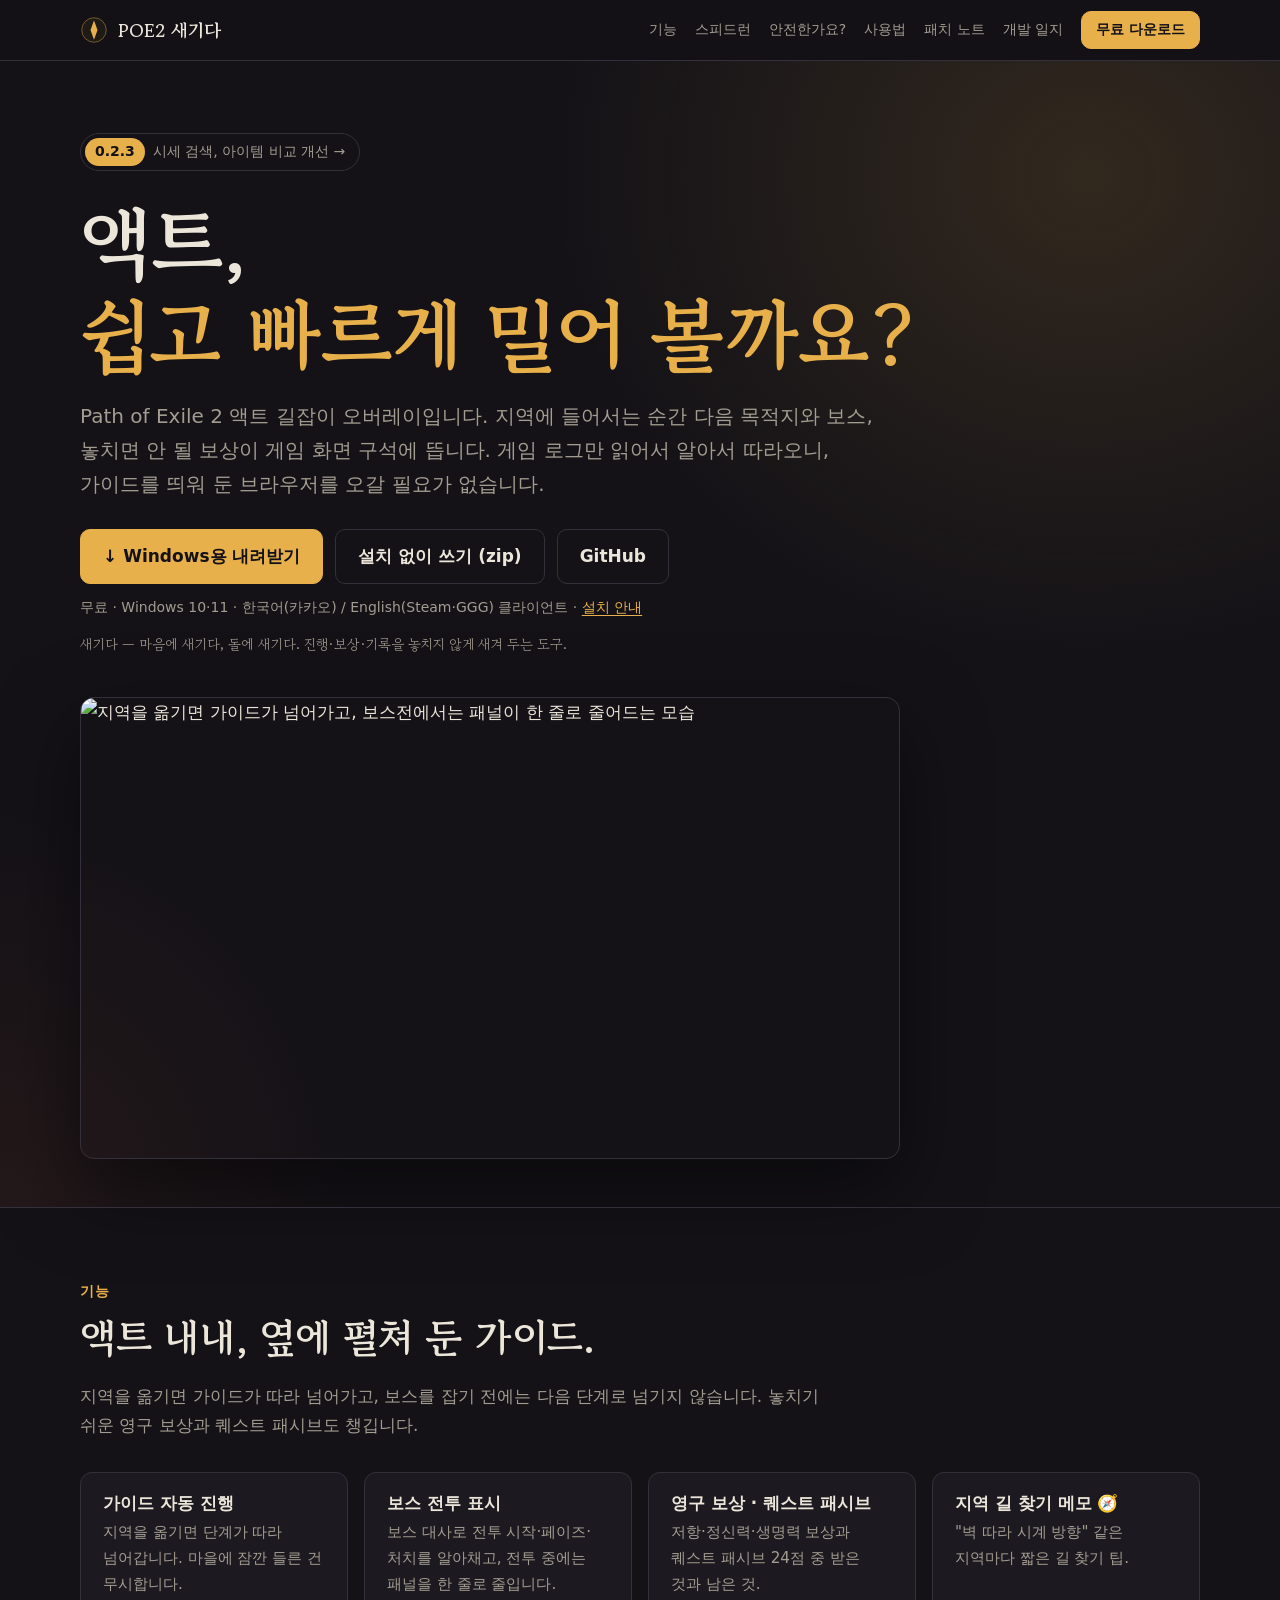
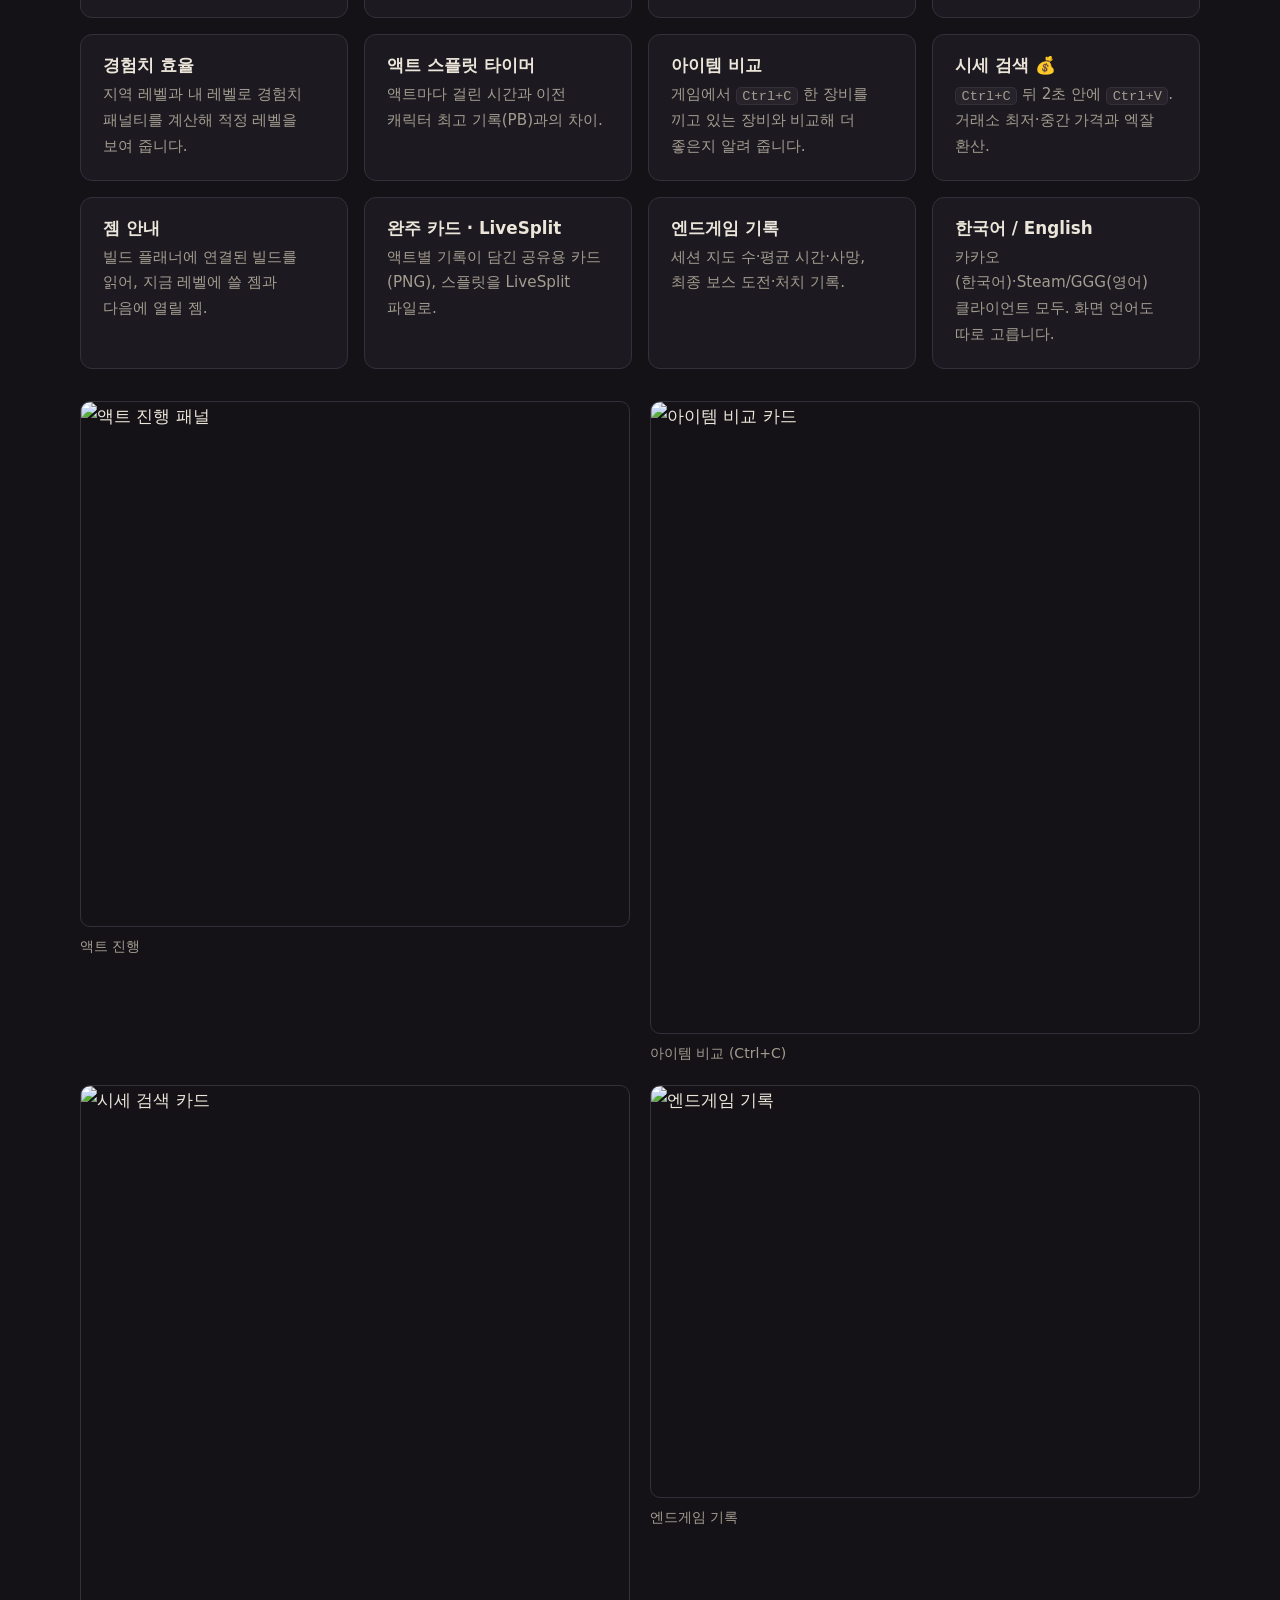
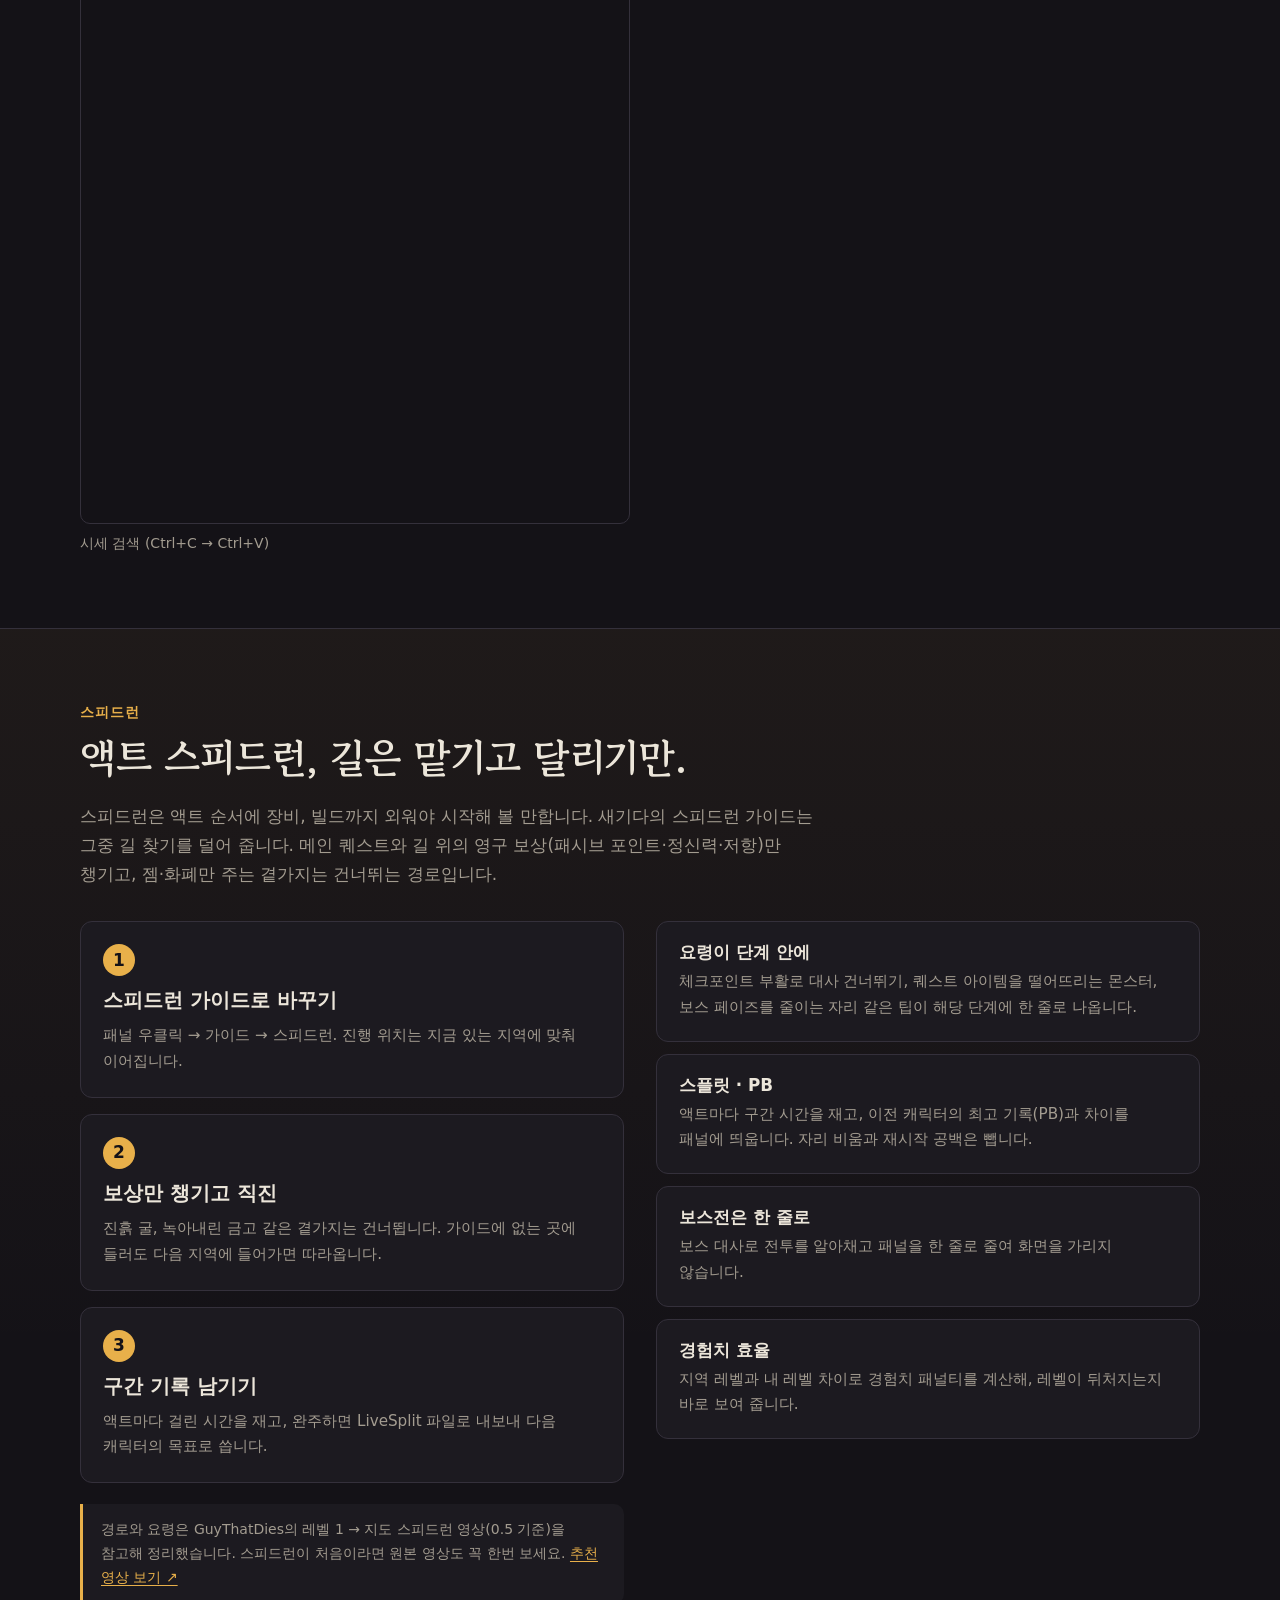
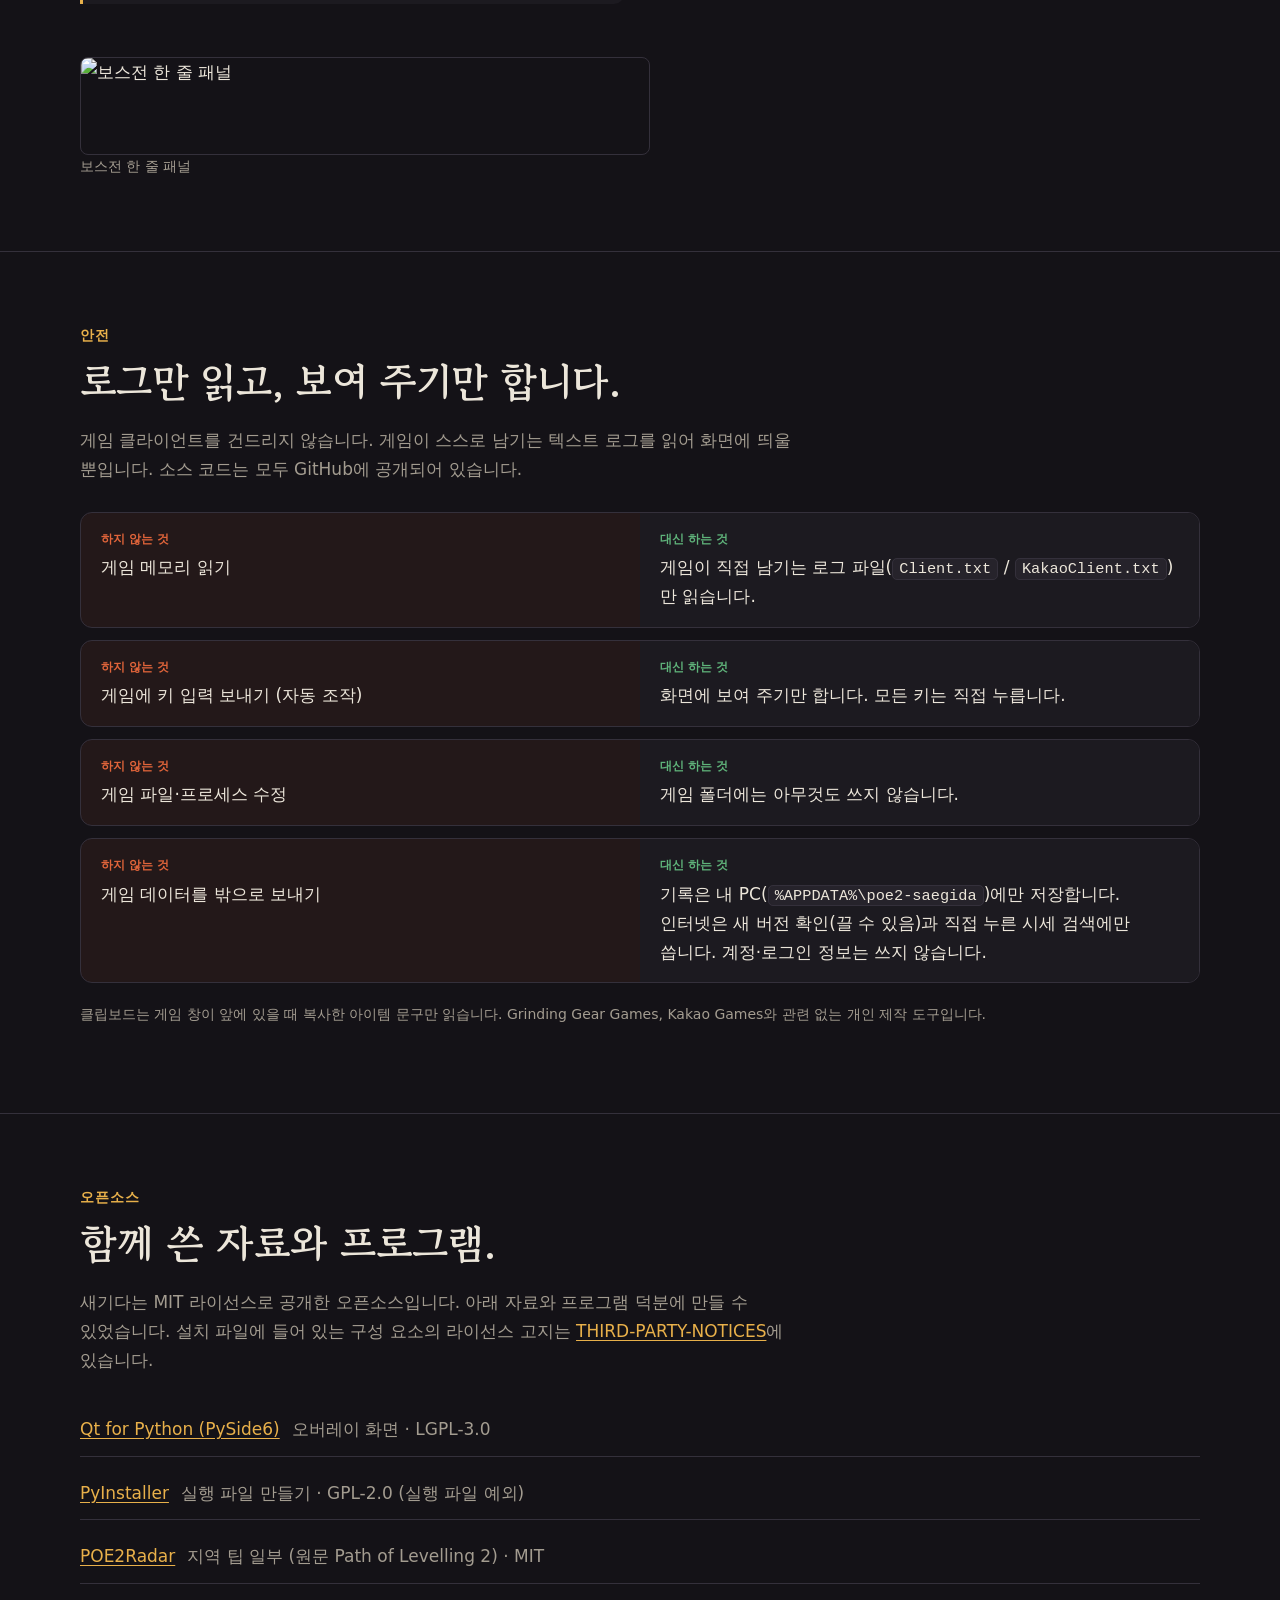
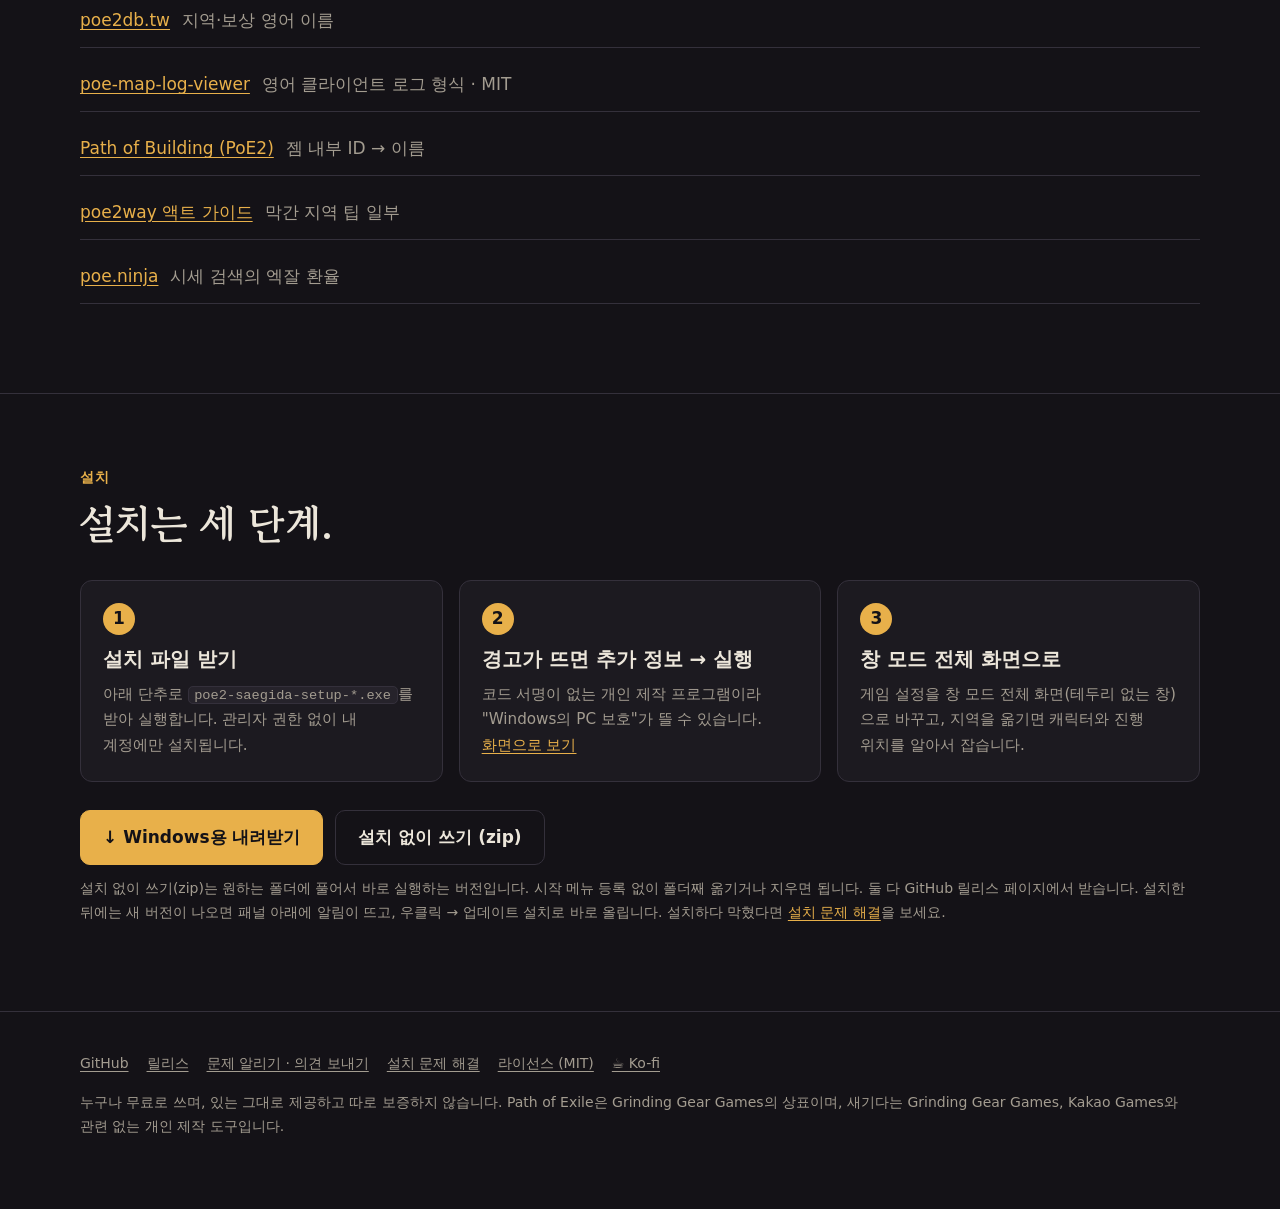
==== commit 1f0a5b37: "소개 사이트: 스피드런 섹션을 새기다 기능 중심으로, 참고 영상은 링크·추천만 - 영상 썸네일 카드와 영상 기록(3:46, 액트별 구간 막대)을 빼고, 스피드런 가이드 쓰는 법 3" ====
--- a/site/index.html
+++ b/site/index.html
@@ -82,30 +82,22 @@
   <section id="speedrun" class="speedrun">
     <div class="wrap">
       <div class="kicker">스피드런</div>
-      <h2>3시간 46분의 경로를, 그대로 따라 달린다.</h2>
-      <p class="intro">우클릭 → 가이드 → <b>스피드런</b>. 메인 퀘스트와 길 위의 영구 보상(패시브 포인트·정신력·저항)만 챙기고, 젬·화폐만 주는 곁가지는 건너뛰는 경로입니다. 레벨 1부터 지도까지 3:46에 끝낸 참고 영상(<a href="https://www.youtube.com/watch?v=C31A2pLbefk" target="_blank" rel="noopener">GuyThatDies</a>, 0.5 기준)의 해설을 단계마다 옮겨 두었습니다.</p>
+      <h2>액트 스피드런, 길은 맡기고 달리기만.</h2>
+      <p class="intro">스피드런은 액트 순서에 장비, 빌드까지 외워야 시작해 볼 만합니다. 새기다의 스피드런 가이드는 그중 길 찾기를 덜어 줍니다. 메인 퀘스트와 길 위의 영구 보상(패시브 포인트·정신력·저항)만 챙기고, 젬·화폐만 주는 곁가지는 건너뛰는 경로입니다.</p>
       <div class="sp-grid">
         <div>
-          <ol class="splits" aria-label="참고 영상의 액트별 구간 시간">
-          <li><span class="sp-name">액트 1</span><span class="sp-bar"><i style="width:64.7%"></i></span><span class="sp-time">35:00</span><span class="sp-cum">35:00</span></li>
-          <li><span class="sp-name">액트 2</span><span class="sp-bar"><i style="width:93.1%"></i></span><span class="sp-time">50:20</span><span class="sp-cum">1:25:20</span></li>
-          <li><span class="sp-name">액트 3</span><span class="sp-bar"><i style="width:78.6%"></i></span><span class="sp-time">42:30</span><span class="sp-cum">2:07:50</span></li>
-          <li><span class="sp-name">액트 4</span><span class="sp-bar"><i style="width:100.0%"></i></span><span class="sp-time">54:05</span><span class="sp-cum">3:01:55</span></li>
-          <li><span class="sp-name">막간 3</span><span class="sp-bar"><i style="width:27.0%"></i></span><span class="sp-time">14:35</span><span class="sp-cum">3:16:30</span></li>
-          <li><span class="sp-name">막간 2</span><span class="sp-bar"><i style="width:27.1%"></i></span><span class="sp-time">14:40</span><span class="sp-cum">3:31:10</span></li>
-          <li><span class="sp-name">막간 1</span><span class="sp-bar"><i style="width:23.7%"></i></span><span class="sp-time">12:50</span><span class="sp-cum">3:44:00</span></li>
+          <ol class="steps">
+            <li><h3>스피드런 가이드로 바꾸기</h3><p>패널 우클릭 → 가이드 → 스피드런. 진행 위치는 지금 있는 지역에 맞춰 이어집니다.</p></li>
+            <li><h3>보상만 챙기고 직진</h3><p>진흙 굴, 녹아내린 금고 같은 곁가지는 건너뜁니다. 가이드에 없는 곳에 들러도 다음 지역에 들어가면 따라옵니다.</p></li>
+            <li><h3>구간 기록 남기기</h3><p>액트마다 걸린 시간을 재고, 완주하면 LiveSplit 파일로 내보내 다음 캐릭터의 목표로 씁니다.</p></li>
           </ol>
-          <p class="small muted">참고 영상의 구간 시간과 누적 시간 (예비 캐릭터 2분 제외). 액트가 끝날 때 가이드에 누적 시간이 함께 나와서, 내 페이스를 바로 비교할 수 있습니다.</p>
-          <a class="video" href="https://www.youtube.com/watch?v=C31A2pLbefk" target="_blank" rel="noopener">
-            <span class="video-thumb"><img src="https://i.ytimg.com/vi/C31A2pLbefk/hqdefault.jpg" width="480" height="360" loading="lazy" alt=""><span class="play" aria-hidden="true">▶</span></span>
-            <span class="video-body"><span class="rec">추천 영상</span><b>Mercenary Twisters: Level 1 to Maps in 3:46</b><span class="small muted">GuyThatDies · YouTube · 0.5 기준. 스피드런 가이드의 경로와 요령을 이 영상에서 가져왔습니다.</span></span>
-          </a>
+          <div class="note small">경로와 요령은 GuyThatDies의 레벨 1 → 지도 스피드런 영상(0.5 기준)을 참고해 정리했습니다. 스피드런이 처음이라면 원본 영상도 꼭 한번 보세요. <a href="https://www.youtube.com/watch?v=C31A2pLbefk" target="_blank" rel="noopener">추천 영상 보기 ↗</a></div>
         </div>
         <div class="sp-cards">
-          <div class="card"><h3>요령이 단계 안에</h3><p>"다리 앞 체크포인트에서 부활하면 아살라가 옆으로 옴", "유물은 하이에나가 떨어뜨림", "지오너는 가운데에 붙잡으면 페이즈 하나 생략" 같은 한 줄 팁.</p></div>
+          <div class="card"><h3>요령이 단계 안에</h3><p>체크포인트 부활로 대사 건너뛰기, 퀘스트 아이템을 떨어뜨리는 몬스터, 보스 페이즈를 줄이는 자리 같은 팁이 해당 단계에 한 줄로 나옵니다.</p></div>
           <div class="card"><h3>스플릿 · PB</h3><p>액트마다 구간 시간을 재고, 이전 캐릭터의 최고 기록(PB)과 차이를 패널에 띄웁니다. 자리 비움과 재시작 공백은 뺍니다.</p></div>
           <div class="card"><h3>보스전은 한 줄로</h3><p>보스 대사로 전투를 알아채고 패널을 한 줄로 줄여 화면을 가리지 않습니다.</p></div>
-          <div class="card"><h3>LiveSplit · 완주 카드</h3><p>기록을 <code>.lss</code>로 내보내 다음 캐릭터의 목표로 쓰고, 완주하면 액트별 시간이 담긴 카드(PNG)를 저장합니다.</p></div>
+          <div class="card"><h3>경험치 효율</h3><p>지역 레벨과 내 레벨 차이로 경험치 패널티를 계산해, 레벨이 뒤처지는지 바로 보여 줍니다.</p></div>
         </div>
       </div>
       <figure class="sp-shot"><img src="images/boss_compact_ko.png" width="570" height="97" loading="lazy" alt="보스전 한 줄 패널"><figcaption class="small muted">보스전 한 줄 패널</figcaption></figure>
--- a/site/style.css
+++ b/site/style.css
@@ -187,23 +187,9 @@
 /* 스피드런 */
 .speedrun { background: linear-gradient(180deg, rgba(232, 176, 74, .05), transparent 60%); }
 .sp-grid { display: grid; gap: 32px; grid-template-columns: repeat(auto-fit, minmax(min(100%, 420px), 1fr)); margin-top: 32px; align-items: start; }
-.splits { list-style: none; padding: 0; margin: 0 0 12px; display: grid; gap: 8px; }
-.splits li { display: grid; grid-template-columns: 4.2em 1fr 3.6em 4.6em; gap: 12px; align-items: center; font-variant-numeric: tabular-nums; }
-.sp-name { color: var(--muted); font-size: var(--t-sm); }
-.sp-bar { height: 12px; background: var(--stone-3); border-radius: 6px; overflow: hidden; }
-.sp-bar i { display: block; height: 100%; background: linear-gradient(90deg, var(--gold-deep), var(--gold)); border-radius: 6px; }
-.sp-time { text-align: right; font-weight: 700; }
-.sp-cum { text-align: right; color: var(--muted); font-size: var(--t-sm); }
 .sp-cards { display: grid; gap: 12px; }
 .sp-shot { margin: 32px 0 0; max-width: 570px; }
 .sp-shot img { border-radius: 8px; border: 1px solid var(--line); }
 section[id] { scroll-margin-top: 64px; }
 @media (max-width: 640px) { .top { position: static; } }
-.video { display: grid; grid-template-columns: 160px 1fr; gap: 16px; align-items: center; margin-top: 20px; padding: 12px; border: 1px solid var(--line); border-radius: 12px; background: var(--stone-2); color: var(--ink); text-decoration: none; }
-.video:hover { border-color: var(--gold); color: var(--ink); }
-.video-thumb { position: relative; display: block; border-radius: 8px; overflow: hidden; aspect-ratio: 16 / 9; background: var(--stone-3); }
-.video-thumb img { width: 100%; height: 100%; object-fit: cover; }
-.play { position: absolute; inset: 0; display: grid; place-items: center; color: #fff; font-size: 1.4rem; background: rgba(0, 0, 0, .25); }
-.video-body { display: grid; gap: 4px; }
-.rec { justify-self: start; background: var(--gold); color: var(--stone); font-size: .75rem; font-weight: 700; border-radius: 999px; padding: 1px 10px; }
-@media (max-width: 480px) { .video { grid-template-columns: 1fr; } }
+.sp-grid .steps { grid-template-columns: 1fr; margin: 0 0 16px; }
